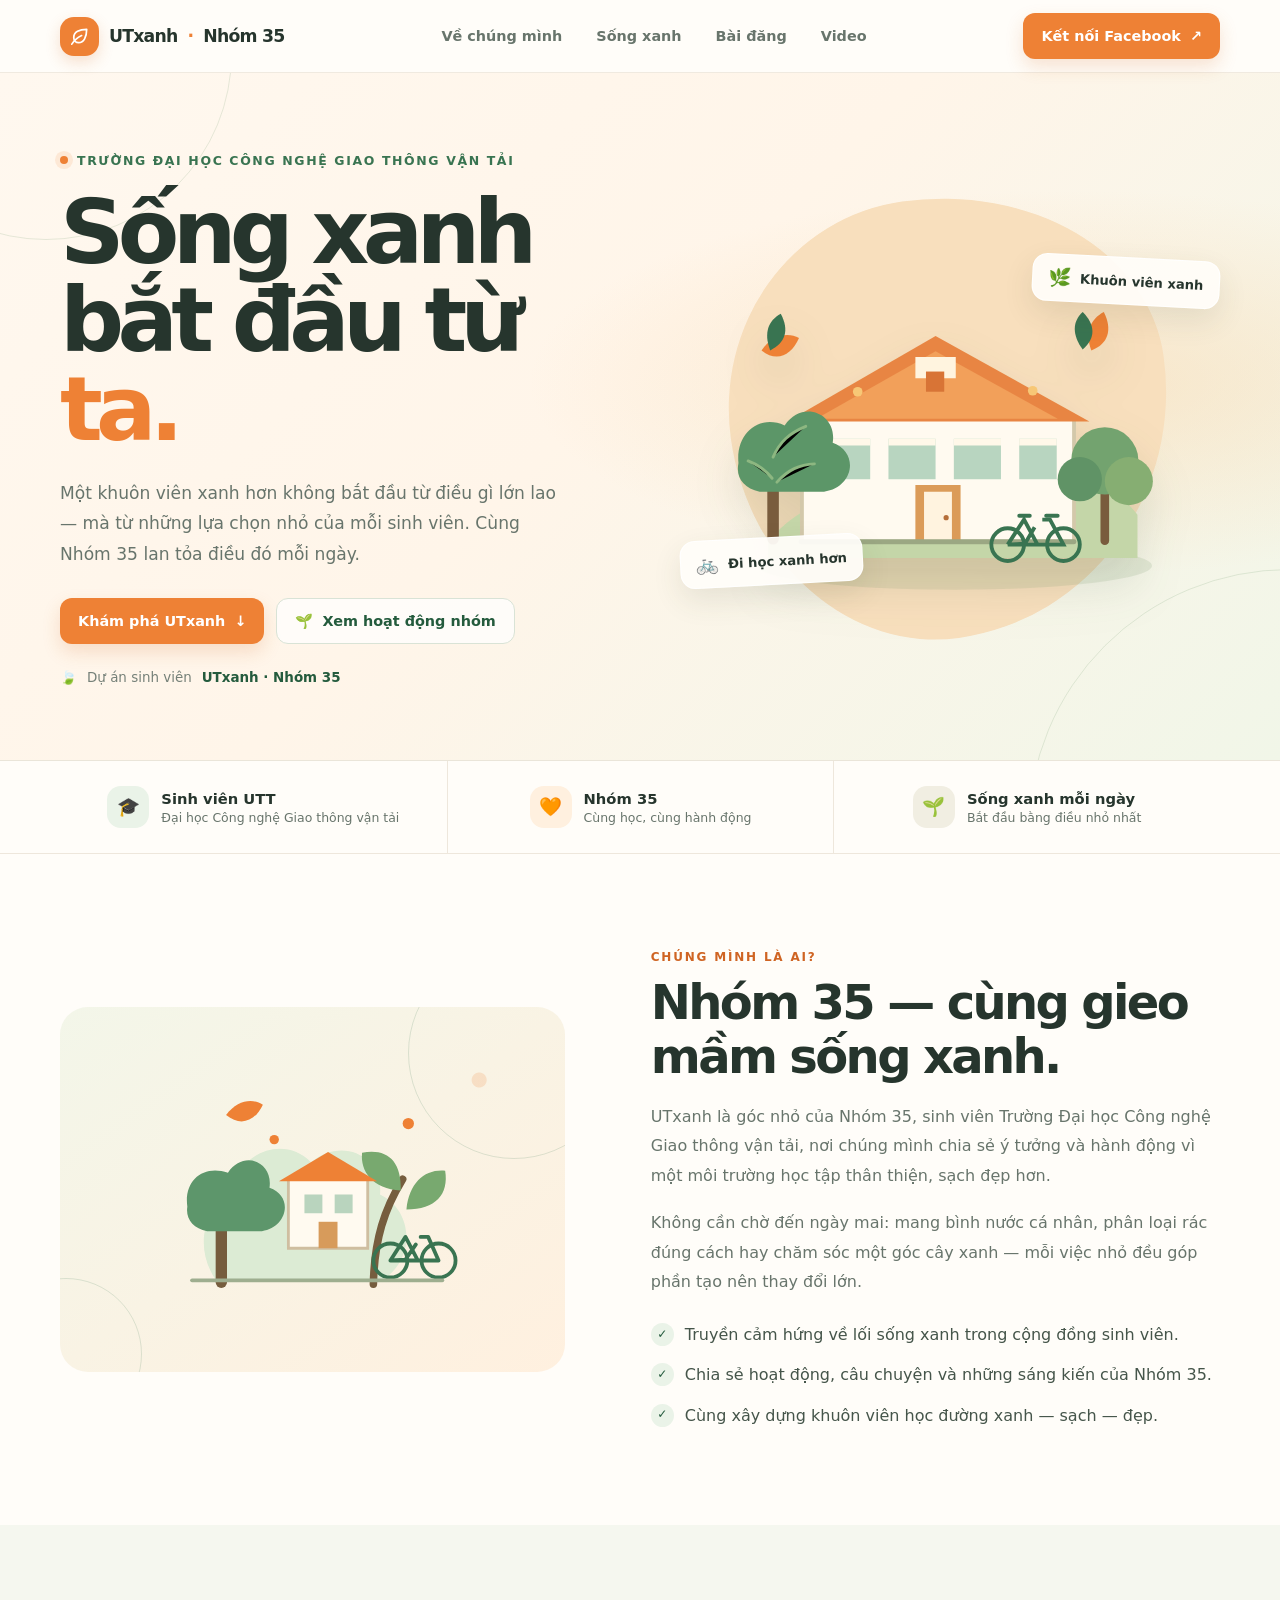
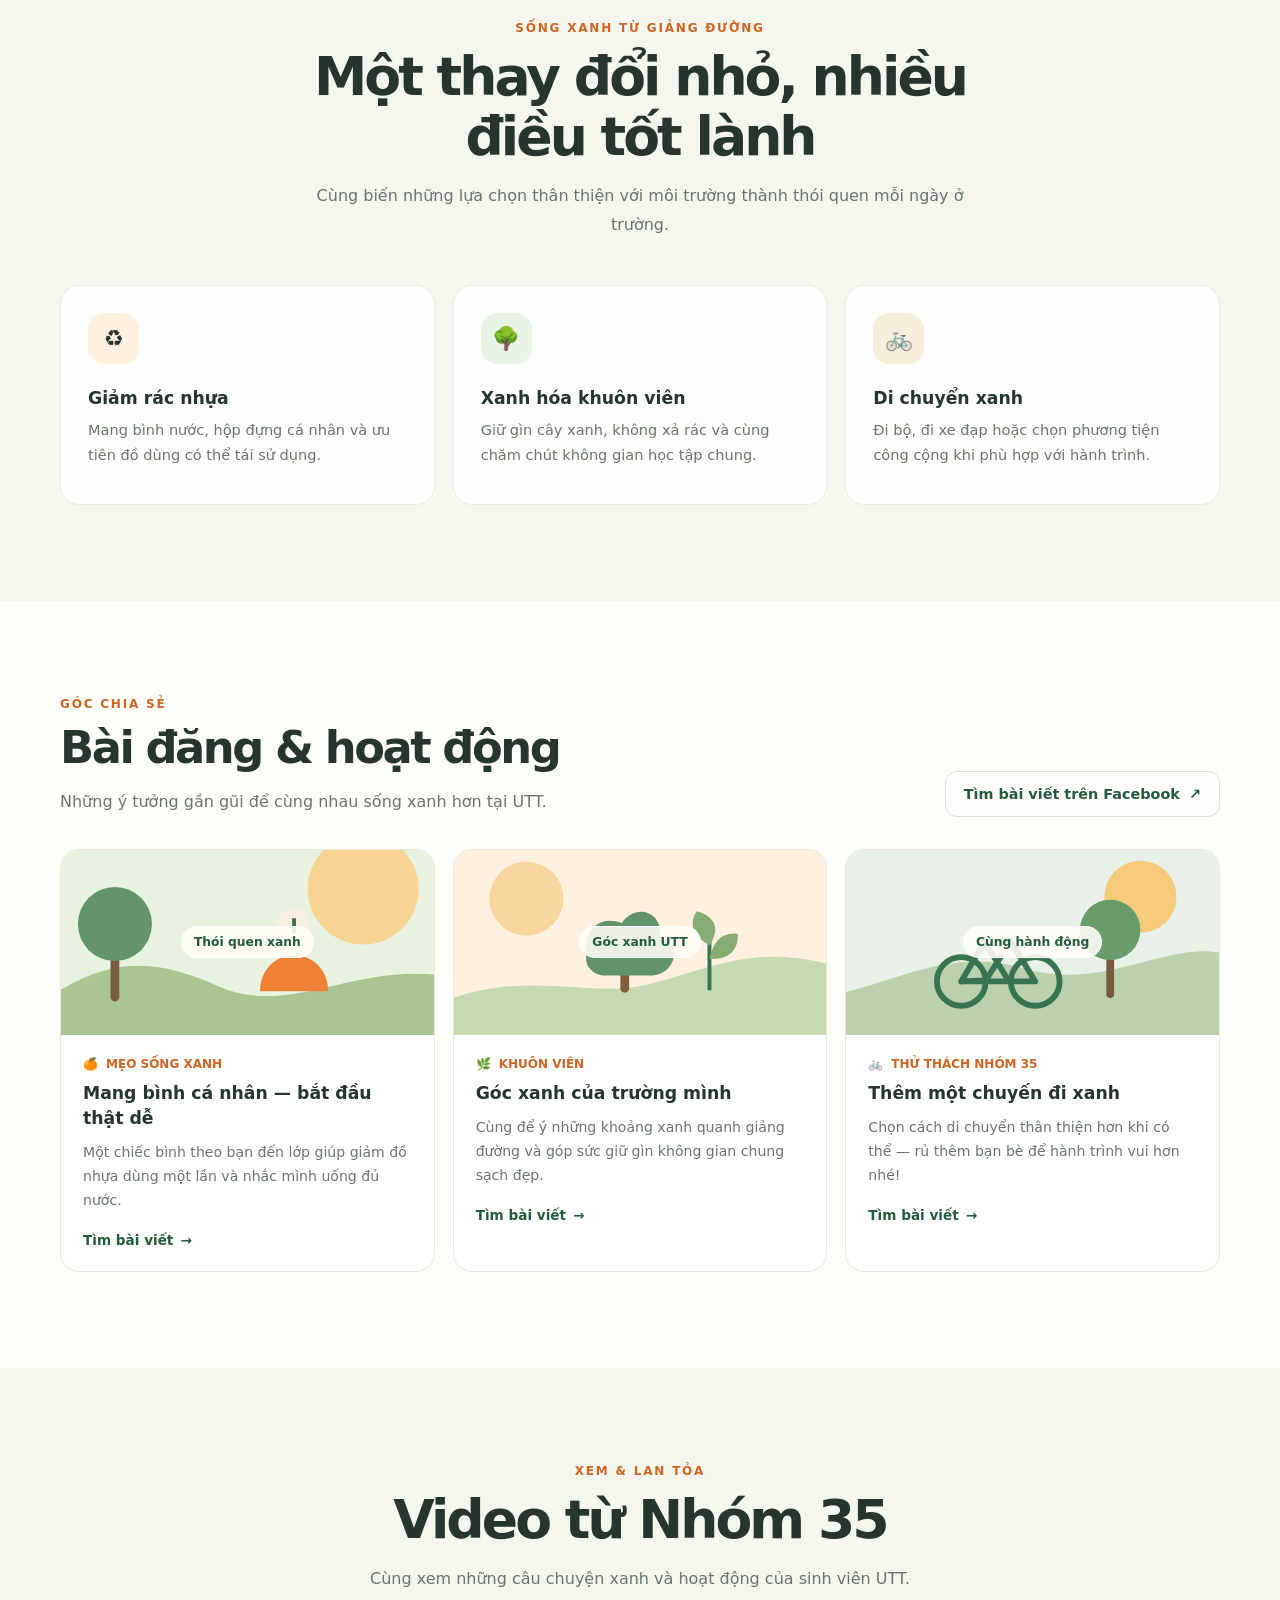
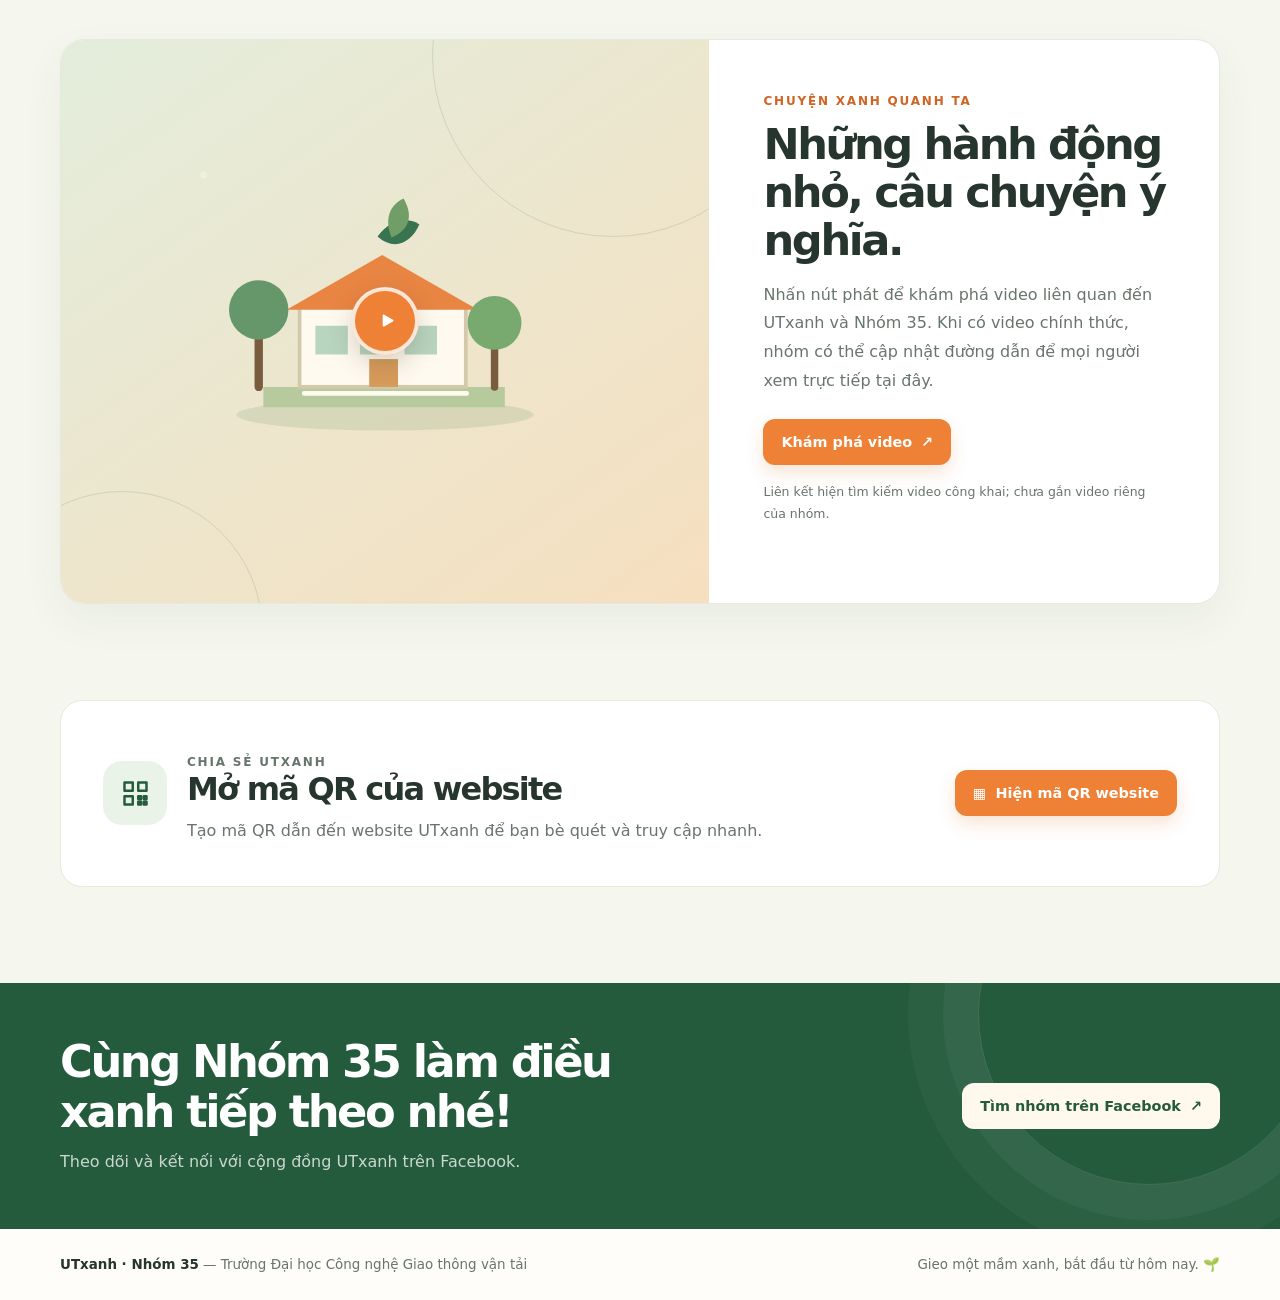
==== index.html @ 4961d886 "update" ====
<!doctype html>
<html lang="vi">
<head>
  <meta charset="utf-8">
  <meta name="viewport" content="width=device-width, initial-scale=1">
  <meta name="theme-color" content="#fff8ef">
  <meta name="description" content="UTxanh - Nhóm 35 cùng lan tỏa lối sống xanh trong cộng đồng sinh viên Trường Đại học Công nghệ Giao thông vận tải.">
  <link rel="canonical" href="https://ndptgth-cloud.github.io/UTXanh/">
  <title>UTxanh | Nhóm 35 — Sống xanh từ giảng đường</title>
  <style>
    :root {
      color-scheme: light;
      --ink: #26352d;
      --muted: #68756c;
      --orange: #ee8135;
      --orange-dark: #cf6423;
      --orange-pale: #fff0df;
      --green: #397451;
      --green-dark: #245b3d;
      --green-pale: #eaf3e8;
      --paper: #fffdf9;
      --line: #eee7dc;
      --page-gutter: clamp(14px, 4vw, 48px);
      --section-space: clamp(72px, 8vw, 96px);
      --sans: "Segoe UI", system-ui, -apple-system, sans-serif;
    }

    * { box-sizing: border-box; }
    html { scroll-behavior: smooth; scroll-padding-top: 86px; }
    img, svg, video { max-width: 100%; }
    body {
      margin: 0;
      color: var(--ink);
      background: var(--paper);
      font-family: var(--sans);
      -webkit-font-smoothing: antialiased;
    }
    a { color: inherit; }
    button { font: inherit; }
    .wrap { width: min(1160px, calc(100% - 2 * var(--page-gutter))); margin: 0 auto; }

    .topbar {
      position: sticky;
      z-index: 10;
      top: 0;
      border-bottom: 1px solid rgb(238 231 220 / 85%);
      background: rgb(255 253 249 / 92%);
      backdrop-filter: blur(14px);
    }
    .nav {
      min-height: 72px;
      display: flex;
      align-items: center;
      justify-content: space-between;
      gap: 22px;
    }
    .brand {
      display: inline-flex;
      align-items: center;
      gap: 10px;
      font-size: 1.08rem;
      font-weight: 800;
      letter-spacing: -.045em;
      text-decoration: none;
      white-space: nowrap;
    }
    .brand-mark {
      display: grid;
      width: 39px;
      height: 39px;
      place-items: center;
      border-radius: 14px;
      color: white;
      background: var(--orange);
      box-shadow: 0 6px 15px rgb(210 103 33 / 20%);
    }
    .brand-mark svg { width: 23px; height: 23px; }
    .nav-links { display: flex; align-items: center; gap: clamp(18px, 3vw, 34px); }
    .nav-links a {
      color: var(--muted);
      font-size: .9rem;
      font-weight: 650;
      text-decoration: none;
      transition: color .18s ease;
    }
    .nav-links a:hover { color: var(--orange-dark); }
    .nav-cta, .button {
      display: inline-flex;
      min-height: 46px;
      align-items: center;
      justify-content: center;
      gap: 9px;
      padding: 0 18px;
      border: 0;
      border-radius: 12px;
      color: white;
      background: var(--orange);
      box-shadow: 0 8px 18px rgb(210 103 33 / 18%);
      font-size: .9rem;
      font-weight: 750;
      text-decoration: none;
      transition: transform .18s ease, background .18s ease;
    }
    .nav-cta:hover, .button:hover { transform: translateY(-2px); background: var(--orange-dark); }
    .menu-toggle {
      display: none;
      width: 42px;
      height: 42px;
      border: 1px solid var(--line);
      border-radius: 12px;
      color: var(--ink);
      background: white;
      cursor: pointer;
    }
    a:focus-visible, button:focus-visible {
      outline: 3px solid #356d4d;
      outline-offset: 4px;
    }

    .hero {
      position: relative;
      overflow: hidden;
      background:
        radial-gradient(ellipse at 84% 45%, rgb(248 205 151 / 38%), transparent 36%),
        linear-gradient(135deg, #fff8ef 0%, #fff5e9 47%, #f1f6e8 100%);
    }
    .hero::before, .hero::after {
      position: absolute;
      border: 1px solid rgb(83 133 82 / 15%);
      border-radius: 50%;
      content: "";
      pointer-events: none;
    }
    .hero::before { width: 370px; height: 370px; top: -205px; left: -140px; }
    .hero::after { width: 520px; height: 520px; right: -270px; bottom: -330px; }
    .hero-inner {
      position: relative;
      z-index: 1;
      min-height: clamp(540px, 76svh, 740px);
      padding-top: clamp(48px, 6vw, 76px);
      padding-bottom: clamp(48px, 6vw, 76px);
      display: grid;
      grid-template-columns: minmax(0, 1.04fr) minmax(0, .96fr);
      align-items: center;
      gap: 36px;
    }
    .hero-copy { max-width: 610px; }
    .eyebrow {
      display: inline-flex;
      align-items: center;
      gap: 9px;
      margin: 0 0 20px;
      color: var(--green);
      font-size: .78rem;
      font-weight: 800;
      letter-spacing: .13em;
      text-transform: uppercase;
    }
    .eyebrow .dot {
      width: 8px;
      height: 8px;
      border-radius: 50%;
      background: var(--orange);
      box-shadow: 0 0 0 5px rgb(238 129 53 / 13%);
    }
    h1, h2, h3, p { overflow-wrap: break-word; }
    h1 {
      margin: 0;
      font-size: clamp(3.2rem, 7vw, 6.15rem);
      font-weight: 850;
      letter-spacing: -.075em;
      line-height: .99;
    }
    h1 .accent { color: var(--orange); }
    .hero-intro {
      max-width: 510px;
      margin: 24px 0 28px;
      color: var(--muted);
      font-size: 1.07rem;
      line-height: 1.8;
    }
    .hero-actions { display: flex; flex-wrap: wrap; gap: 12px; }
    .button-secondary {
      display: inline-flex;
      min-height: 46px;
      align-items: center;
      justify-content: center;
      gap: 9px;
      padding: 0 18px;
      border: 1px solid #d9e3d6;
      border-radius: 12px;
      color: var(--green-dark);
      background: rgb(255 255 255 / 74%);
      font-size: .9rem;
      font-weight: 750;
      text-decoration: none;
      transition: background .18s ease, transform .18s ease;
    }
    .button-secondary:hover { transform: translateY(-2px); background: white; }
    .hero-note {
      display: flex;
      align-items: center;
      gap: 10px;
      margin: 26px 0 0;
      color: #758078;
      font-size: .84rem;
    }
    .hero-note strong { color: var(--green-dark); }
    .hero-visual {
      position: relative;
      display: grid;
      min-height: 420px;
      place-items: center;
    }
    .visual-blob {
      position: absolute;
      width: min(440px, 100%);
      aspect-ratio: 1;
      border-radius: 46% 54% 55% 45% / 48% 43% 57% 52%;
      background: #f8dfbd;
      transform: rotate(-8deg);
    }
    .campus-art { position: relative; z-index: 1; width: min(100%, 500px); filter: drop-shadow(0 22px 22px rgb(49 76 46 / 13%)); }
    .float-tag {
      position: absolute;
      z-index: 2;
      display: flex;
      align-items: center;
      gap: 9px;
      padding: 12px 15px;
      border: 1px solid rgb(255 255 255 / 90%);
      border-radius: 15px;
      background: rgb(255 253 249 / 94%);
      box-shadow: 0 12px 30px rgb(67 70 47 / 11%);
      font-size: .82rem;
      font-weight: 750;
    }
    .float-tag span { font-size: 1.15rem; }
    .tag-one { top: 12%; right: 0; transform: rotate(3deg); }
    .tag-two { bottom: 10%; left: 0; transform: rotate(-3deg); }

    .quick-facts {
      position: relative;
      z-index: 2;
      margin-top: -1px;
      border-top: 1px solid rgb(226 220 204 / 70%);
      border-bottom: 1px solid var(--line);
      background: #fffdf9;
    }
    .facts-inner { display: grid; grid-template-columns: repeat(3, minmax(0, 1fr)); }
    .fact {
      display: flex;
      align-items: center;
      justify-content: center;
      gap: 12px;
      min-height: 92px;
      padding: 16px;
    }
    .fact + .fact { border-left: 1px solid var(--line); }
    .fact-icon {
      display: grid;
      width: 42px;
      height: 42px;
      flex: 0 0 42px;
      place-items: center;
      border-radius: 14px;
      background: var(--green-pale);
      font-size: 1.15rem;
    }
    .fact:nth-child(2) .fact-icon { background: var(--orange-pale); }
    .fact:nth-child(3) .fact-icon { background: #f1eee2; }
    .fact strong { display: block; font-size: .92rem; }
    .fact small { display: block; margin-top: 3px; color: var(--muted); font-size: .78rem; }

    .section { padding: var(--section-space) 0; }
    .section-heading { max-width: 660px; margin: 0 auto 45px; text-align: center; }
    .section-label {
      margin: 0 0 12px;
      color: var(--orange-dark);
      font-size: .75rem;
      font-weight: 850;
      letter-spacing: .15em;
      text-transform: uppercase;
    }
    h2 {
      margin: 0;
      font-size: clamp(2rem, 4.5vw, 3.35rem);
      font-weight: 820;
      letter-spacing: -.055em;
      line-height: 1.12;
    }
    .section-desc { margin: 15px auto 0; color: var(--muted); line-height: 1.8; }
    .about { background: #fffdf9; }
    .about-grid { display: grid; grid-template-columns: minmax(0, .94fr) minmax(0, 1.06fr); align-items: center; gap: clamp(34px, 7vw, 86px); }
    .about-art {
      position: relative;
      display: grid;
      min-height: 365px;
      overflow: hidden;
      place-items: center;
      border-radius: 28px;
      background:
        radial-gradient(circle at 83% 20%, rgb(238 129 53 / 18%) 0 7px, transparent 8px),
        linear-gradient(145deg, #f3f6e9, #fff0df);
    }
    .about-art::before, .about-art::after {
      position: absolute;
      width: 150px;
      height: 150px;
      border: 1px solid rgb(57 116 81 / 16%);
      border-radius: 50%;
      content: "";
    }
    .about-art::before { left: -70px; bottom: -58px; }
    .about-art::after { right: -55px; top: -60px; width: 210px; height: 210px; }
    .about-art svg { position: relative; z-index: 1; width: min(90%, 340px); }
    .about-copy .section-label { text-align: left; }
    .about-copy h2 { font-size: clamp(2rem, 4vw, 3rem); }
    .about-copy > p:not(.section-label) { margin: 18px 0 0; color: var(--muted); line-height: 1.85; }
    .team-points { display: grid; gap: 14px; margin: 25px 0 0; padding: 0; list-style: none; }
    .team-points li { display: flex; align-items: flex-start; gap: 11px; color: #45554a; line-height: 1.65; }
    .check {
      display: grid;
      width: 23px;
      height: 23px;
      flex: 0 0 23px;
      margin-top: 1px;
      place-items: center;
      border-radius: 50%;
      color: var(--green-dark);
      background: var(--green-pale);
      font-size: .75rem;
      font-weight: 900;
    }

    .pillars { background: #f5f7ef; }
    .pillar-grid { display: grid; grid-template-columns: repeat(3, minmax(0, 1fr)); gap: 18px; }
    .pillar-card {
      min-height: 220px;
      padding: 27px;
      border: 1px solid #e7ebdf;
      border-radius: 19px;
      background: rgb(255 255 255 / 85%);
      transition: transform .2s ease, box-shadow .2s ease;
    }
    .pillar-card:hover { transform: translateY(-4px); box-shadow: 0 14px 32px rgb(49 76 46 / 8%); }
    .pillar-icon {
      display: grid;
      width: 51px;
      height: 51px;
      margin-bottom: 24px;
      place-items: center;
      border-radius: 16px;
      background: var(--orange-pale);
      font-size: 1.4rem;
    }
    .pillar-card:nth-child(2) .pillar-icon { background: var(--green-pale); }
    .pillar-card:nth-child(3) .pillar-icon { background: #f6edda; }
    .pillar-card h3 { margin: 0 0 9px; font-size: 1.08rem; }
    .pillar-card p { margin: 0; color: var(--muted); font-size: .91rem; line-height: 1.75; }

    .posts { background: #fffdf9; }
    .posts-top { display: flex; align-items: end; justify-content: space-between; gap: 20px; margin-bottom: 32px; }
    .posts-top .section-label { text-align: left; }
    .posts-top h2 { font-size: clamp(2rem, 4vw, 2.8rem); }
    .posts-top .section-desc { max-width: 500px; margin-left: 0; }
    .post-grid { display: grid; grid-template-columns: repeat(3, minmax(0, 1fr)); gap: 18px; }
    .post-card {
      overflow: hidden;
      border: 1px solid var(--line);
      border-radius: 19px;
      background: white;
      transition: transform .2s ease, box-shadow .2s ease;
    }
    .post-card:hover { transform: translateY(-4px); box-shadow: 0 14px 30px rgb(61 62 42 / 8%); }
    .post-cover { position: relative; display: grid; min-height: 185px; overflow: hidden; place-items: center; }
    .post-cover svg { width: 100%; height: 100%; position: absolute; inset: 0; }
    .post-cover .cover-label {
      position: relative;
      z-index: 1;
      padding: 8px 12px;
      border: 1px solid rgb(255 255 255 / 80%);
      border-radius: 100px;
      background: rgb(255 253 249 / 88%);
      color: var(--green-dark);
      font-size: .77rem;
      font-weight: 800;
    }
    .post-body { padding: 22px; }
    .post-meta { display: flex; align-items: center; gap: 8px; margin: 0 0 10px; color: var(--orange-dark); font-size: .75rem; font-weight: 800; }
    .post-body h3 { margin: 0; font-size: 1.08rem; line-height: 1.45; }
    .post-body > p:not(.post-meta) { margin: 10px 0 17px; color: var(--muted); font-size: .88rem; line-height: 1.7; }
    .text-link { display: inline-flex; align-items: center; gap: 7px; color: var(--green-dark); font-size: .85rem; font-weight: 800; text-decoration: none; }
    .text-link:hover { color: var(--orange-dark); }

    .videos { background: #f5f7ef; }
    .video-feature {
      display: grid;
      grid-template-columns: minmax(0, 1.12fr) minmax(0, .88fr);
      overflow: hidden;
      border: 1px solid #e4eadd;
      border-radius: 24px;
      background: white;
      box-shadow: 0 16px 42px rgb(49 76 46 / 6%);
    }
    .video-stage {
      position: relative;
      display: grid;
      min-height: 360px;
      overflow: hidden;
      place-items: center;
      background:
        radial-gradient(circle at 22% 24%, rgb(255 255 255 / 30%) 0 3px, transparent 4px),
        linear-gradient(145deg, #e3eddc, #f6dfbf);
    }
    .video-stage::before, .video-stage::after {
      position: absolute;
      width: 280px;
      height: 280px;
      border: 1px solid rgb(57 116 81 / 17%);
      border-radius: 50%;
      content: "";
    }
    .video-stage::before { left: -80px; bottom: -170px; }
    .video-stage::after { top: -165px; right: -85px; width: 360px; height: 360px; }
    .video-illustration { position: relative; z-index: 1; width: min(86%, 390px); }
    .play-link {
      position: absolute;
      z-index: 2;
      display: grid;
      width: 68px;
      height: 68px;
      place-items: center;
      border: 4px solid rgb(255 255 255 / 80%);
      border-radius: 50%;
      color: white;
      background: var(--orange);
      box-shadow: 0 10px 25px rgb(76 67 45 / 22%);
      text-decoration: none;
      transition: transform .18s ease;
    }
    .play-link:hover { transform: scale(1.08); }
    .play-link svg { width: 23px; height: 23px; margin-left: 3px; }
    .video-copy { align-self: center; padding: clamp(28px, 5vw, 54px); }
    .video-copy .section-label { text-align: left; }
    .video-copy h2 { font-size: clamp(1.8rem, 3.7vw, 2.7rem); }
    .video-copy > p:not(.section-label) { margin: 16px 0 23px; color: var(--muted); line-height: 1.8; }
    .video-hint { margin: 14px 0 0; color: #7b857d; font-size: .78rem; line-height: 1.6; }

    .qr-section { padding-top: 0; background: #f5f7ef; }
    .qr-card {
      display: flex;
      align-items: center;
      justify-content: space-between;
      gap: 28px;
      padding: clamp(24px, 5vw, 42px);
      border: 1px solid #e4eadd;
      border-radius: 22px;
      background: white;
    }
    .qr-card-copy { display: flex; align-items: center; gap: 20px; }
    .qr-icon {
      display: grid;
      width: 64px;
      height: 64px;
      flex: 0 0 64px;
      place-items: center;
      border-radius: 19px;
      color: var(--green-dark);
      background: var(--green-pale);
    }
    .qr-icon svg { width: 33px; height: 33px; }
    .qr-card h2 { font-size: clamp(1.45rem, 3vw, 2rem); }
    .qr-card p { max-width: 620px; margin: 9px 0 0; color: var(--muted); line-height: 1.7; }
    .qr-card .button { flex: 0 0 auto; cursor: pointer; }
    .qr-dialog {
      width: min(520px, calc(100% - 32px));
      max-height: min(90vh, 760px);
      padding: 0;
      overflow: auto;
      border: 1px solid var(--line);
      border-radius: 22px;
      color: var(--ink);
      background: var(--paper);
      box-shadow: 0 24px 80px rgb(25 41 31 / 28%);
    }
    .qr-dialog::backdrop { background: rgb(25 41 31 / 58%); backdrop-filter: blur(3px); }
    .qr-dialog-inner { padding: clamp(20px, 5vw, 32px); }
    .qr-dialog-head { display: flex; align-items: flex-start; justify-content: space-between; gap: 16px; }
    .qr-dialog-head h2 { font-size: 1.7rem; }
    .qr-dialog-head p { margin: 8px 0 0; color: var(--muted); font-size: .9rem; line-height: 1.6; }
    .qr-close {
      display: grid;
      width: 40px;
      height: 40px;
      flex: 0 0 40px;
      place-items: center;
      border: 1px solid var(--line);
      border-radius: 12px;
      color: var(--ink);
      background: white;
      font-size: 1.3rem;
      cursor: pointer;
    }
    .qr-code-box {
      display: grid;
      width: min(100%, 320px);
      min-height: 280px;
      margin-top: 20px;
      margin-right: auto;
      margin-left: auto;
      place-items: center;
      border-radius: 16px;
      background: white;
      box-shadow: inset 0 0 0 1px var(--line);
    }
    #qr-code { display: grid; width: 100%; min-height: 256px; place-items: center; }
    #qr-code canvas, #qr-code img { display: block; max-width: 100%; height: auto; }
    .qr-status { margin: 14px 0; color: var(--muted); font-size: .9rem; line-height: 1.6; }
    .qr-url {
      display: block;
      width: 100%;
      padding: 11px 12px;
      border: 1px solid var(--line);
      border-radius: 10px;
      color: var(--green-dark);
      background: white;
      font: .82rem/1.5 var(--sans);
      overflow-wrap: anywhere;
    }
    .qr-controls { display: flex; flex-wrap: wrap; gap: 10px; margin-top: 14px; }
    .qr-controls .button { margin: 0 auto; }
    .qr-controls .button { cursor: pointer; }

    .join-banner {
      position: relative;
      overflow: hidden;
      padding: 54px 0;
      color: white;
      background: var(--green-dark);
    }
    .join-banner::after {
      position: absolute;
      top: -140px;
      right: -40px;
      width: 340px;
      height: 340px;
      border: 1px solid rgb(255 255 255 / 13%);
      border-radius: 50%;
      box-shadow: 0 0 0 35px rgb(255 255 255 / 4%), 0 0 0 70px rgb(255 255 255 / 3%);
      content: "";
    }
    .join-inner { position: relative; z-index: 1; display: flex; align-items: center; justify-content: space-between; gap: 25px; }
    .join-inner h2 { max-width: 650px; font-size: clamp(1.8rem, 4vw, 2.8rem); }
    .join-inner p { margin: 10px 0 0; color: rgb(255 255 255 / 76%); line-height: 1.7; }
    .join-inner .button { flex: 0 0 auto; color: var(--green-dark); background: #fff8ed; box-shadow: none; }
    .join-inner .button:hover { background: #ffe7ce; }
    footer { padding: 28px 0; color: var(--muted); background: #fffdf9; font-size: .84rem; }
    .footer-inner { display: flex; align-items: center; justify-content: space-between; gap: 18px; }
    .footer-inner p { margin: 0; }
    .footer-brand { color: var(--ink); font-weight: 800; }

    @media (max-width: 800px) {
      .nav { min-height: 66px; }
      .menu-toggle { display: grid; place-items: center; }
      .nav-cta { display: none; }
      .nav-links {
        position: absolute;
        top: calc(100% + 1px);
        right: 0;
        left: 0;
        display: none;
        align-items: stretch;
        gap: 0;
        padding: 8px 24px 16px;
        border-bottom: 1px solid var(--line);
        background: var(--paper);
        box-shadow: 0 12px 20px rgb(33 48 38 / 7%);
      }
      .nav-links.is-open { display: grid; }
      .nav-links a { padding: 13px 0; }
      .hero-inner { min-height: 0; grid-template-columns: 1fr; gap: 10px; padding-top: 66px; padding-bottom: 50px; }
      .hero-copy { margin: auto; text-align: center; }
      .eyebrow { justify-content: center; }
      .hero-intro { margin-right: auto; margin-left: auto; }
      .hero-actions, .hero-note { justify-content: center; }
      .hero-visual { min-height: 380px; }
      .campus-art { width: min(100%, 440px); }
      .tag-one { right: 5%; }
      .tag-two { left: 5%; }
      .about-grid { grid-template-columns: 1fr; }
      .about-art { min-height: 320px; }
      .pillar-grid, .post-grid { grid-template-columns: repeat(2, 1fr); }
      .pillar-card:last-child, .post-card:last-child { grid-column: 1 / -1; }
      .post-card:last-child { display: grid; grid-template-columns: .9fr 1.1fr; }
      .post-card:last-child .post-cover { min-height: 100%; }
      .video-feature { grid-template-columns: 1fr; }
      .video-stage { min-height: 340px; }
      .video-copy { padding: 34px; }
      .qr-card { align-items: flex-start; flex-direction: column; }
      .qr-card .button { width: 100%; }
    }
    @media (max-width: 560px) {
      .brand { font-size: 1rem; }
      .hero-inner { padding-top: 53px; }
      h1 { font-size: clamp(3rem, 15vw, 4.5rem); }
      .hero-intro { font-size: .98rem; }
      .hero-actions { display: grid; }
      .hero-actions > a { width: 100%; }
      .hero-visual { min-height: 300px; margin-top: 10px; }
      .visual-blob { width: 88%; }
      .float-tag { padding: 10px 12px; font-size: .74rem; }
      .tag-one { top: 7%; }
      .tag-two { bottom: 4%; }
      .facts-inner { grid-template-columns: 1fr; padding: 8px 0; }
      .fact { justify-content: flex-start; min-height: 69px; padding: 10px 18px; }
      .fact + .fact { border-top: 1px solid var(--line); border-left: 0; }
      .fact-icon { width: 38px; height: 38px; flex-basis: 38px; }
      .section { padding: 72px 0; }
      .section-heading { margin-bottom: 32px; }
      .about-art { min-height: 270px; }
      .pillar-grid, .post-grid { grid-template-columns: 1fr; }
      .pillar-card, .pillar-card:last-child { min-height: auto; grid-column: auto; }
      .post-card:last-child { display: block; grid-column: auto; }
      .post-card:last-child .post-cover { min-height: 185px; }
      .posts-top { align-items: flex-start; flex-direction: column; }
      .posts-top .button-secondary { width: 100%; }
      .video-stage { min-height: 270px; }
      .video-copy { padding: 27px 23px; }
      .qr-card-copy { align-items: flex-start; gap: 14px; }
      .qr-icon { width: 48px; height: 48px; flex-basis: 48px; border-radius: 15px; }
      .qr-icon svg { width: 26px; height: 26px; }
      .qr-code-box { min-height: 240px; }
      #qr-code { min-height: 216px; }
      .join-inner { align-items: stretch; flex-direction: column; }
      .join-inner .button { width: 100%; }
      .footer-inner { align-items: flex-start; flex-direction: column; }
    }
    @media (prefers-reduced-motion: reduce) {
      *, *::before, *::after { scroll-behavior: auto !important; animation-duration: .01ms !important; transition-duration: .01ms !important; }
    }
  </style>
</head>
<body>
  <header class="topbar">
    <nav class="nav wrap" aria-label="Điều hướng chính">
      <a class="brand" href="#dau-trang" aria-label="UTxanh - về đầu trang">
        <span class="brand-mark" aria-hidden="true">
          <svg viewBox="0 0 24 24" fill="none"><path d="M19.5 4.5C12 4.5 6 7.2 6 13.1c0 3.2 2.2 5.4 5.1 5.4 5.4 0 8.4-6.2 8.4-14Z" stroke="currentColor" stroke-width="1.8" stroke-linejoin="round"/><path d="M4 20c2.5-4 5.6-6.9 10.2-9" stroke="currentColor" stroke-width="1.8" stroke-linecap="round"/></svg>
        </span>
        UTxanh <span style="color:var(--orange)">·</span> Nhóm 35
      </a>
      <div class="nav-links" id="nav-links">
        <a href="#gioi-thieu">Về chúng mình</a>
        <a href="#hanh-dong">Sống xanh</a>
        <a href="#bai-viet">Bài đăng</a>
        <a href="#video">Video</a>
      </div>
      <a class="nav-cta" href="https://www.facebook.com/search/groups/?q=UTxanh%20Nh%C3%B3m%2035" target="_blank" rel="noopener noreferrer">Kết nối Facebook <span aria-hidden="true">↗</span></a>
      <button class="menu-toggle" type="button" aria-label="Mở menu" aria-expanded="false" aria-controls="nav-links">
        <svg width="21" height="21" viewBox="0 0 24 24" fill="none" aria-hidden="true"><path d="M4 7h16M4 12h16M4 17h16" stroke="currentColor" stroke-width="1.8" stroke-linecap="round"/></svg>
      </button>
    </nav>
  </header>

  <main>
    <section class="hero" id="dau-trang" aria-labelledby="main-title">
      <div class="hero-inner wrap">
        <div class="hero-copy">
          <p class="eyebrow"><span class="dot" aria-hidden="true"></span> Trường Đại học Công nghệ Giao thông vận tải</p>
          <h1 id="main-title">Sống xanh<br>bắt đầu từ <span class="accent">ta.</span></h1>
          <p class="hero-intro">Một khuôn viên xanh hơn không bắt đầu từ điều gì lớn lao — mà từ những lựa chọn nhỏ của mỗi sinh viên. Cùng Nhóm 35 lan tỏa điều đó mỗi ngày.</p>
          <div class="hero-actions">
            <a class="button" href="#gioi-thieu">Khám phá UTxanh <span aria-hidden="true">↓</span></a>
            <a class="button-secondary" href="#bai-viet"><span aria-hidden="true">🌱</span> Xem hoạt động nhóm</a>
          </div>
          <p class="hero-note"><span aria-hidden="true">🍃</span> Dự án sinh viên <strong>UTxanh · Nhóm 35</strong></p>
        </div>
        <div class="hero-visual" aria-label="Minh họa khuôn viên đại học xanh">
          <div class="visual-blob" aria-hidden="true"></div>
          <svg class="campus-art" viewBox="0 0 520 430" role="img" aria-labelledby="campus-title campus-desc">
            <title id="campus-title">Khuôn viên đại học xanh</title>
            <desc id="campus-desc">Minh họa tòa nhà trường học, cây xanh, xe đạp và những chiếc lá.</desc>
            <ellipse cx="265" cy="370" rx="205" ry="25" fill="#78986d" opacity=".16"/>
            <path d="M71 345c30-37 72-53 115-38 50 18 93 12 132-15 49-34 104-18 137 25v45H71z" fill="#c4d6a8"/>
            <path d="M106 216h283v129H106z" fill="#fffaf0" stroke="#d3c8aa" stroke-width="4"/>
            <path d="m91 220 154-89 160 89z" fill="#e88543"/>
            <path d="M121 217 245 147l127 70" fill="#f2a05a"/>
            <path d="M224 153h42v22h-42z" fill="#fff4df"/>
            <path d="M235 168h19v21h-19z" fill="#d87436"/>
            <path d="M128 238h49v42h-49zM196 238h49v42h-49zM264 238h49v42h-49zM332 238h39v42h-39z" fill="#b8d5c0"/>
            <path d="M128 238h49v7h-49zM196 238h49v7h-49zM264 238h49v7h-49zM332 238h39v7h-39z" fill="#fff8e9"/>
            <path d="M224 286h47v59h-47z" fill="#db9b58"/>
            <path d="M233 293h29v52h-29z" fill="#fff3df"/>
            <circle cx="256" cy="320" r="2.7" fill="#b56e39"/>
            <path d="M105 345h284" stroke="#9ba783" stroke-width="5" stroke-linecap="round"/>
            <g>
              <path d="M76 342V251" stroke="#795c3d" stroke-width="12" stroke-linecap="round"/>
              <path d="M40 263c-3-30 21-51 48-39 19-28 55-12 50 18 28 10 22 47-9 51H62c-17-4-25-15-22-30Z" fill="#5c9668"/>
              <path d="M76 257c7-16 17-25 34-32M75 279c-9-11-17-15-25-18M80 283c12-13 23-18 39-19" stroke="#8db781" stroke-width="3" stroke-linecap="round"/>
            </g>
            <g>
              <path d="M421 344v-66" stroke="#795c3d" stroke-width="9" stroke-linecap="round"/>
              <circle cx="421" cy="261" r="35" fill="#73a36f"/>
              <circle cx="395" cy="280" r="23" fill="#609366"/>
              <circle cx="446" cy="282" r="25" fill="#86ae72"/>
            </g>
            <g transform="translate(320 323)" fill="none" stroke="#397451" stroke-width="4">
              <circle cx="0" cy="25" r="17"/><circle cx="58" cy="25" r="17"/>
              <path d="m0 25 17-26 14 26H0l18-1 10-17M31 25h27L44-1h-8"/>
              <path d="M40-5h12M12-5h11" stroke-linecap="round"/>
            </g>
            <g fill="#ee8135">
              <path d="M64 146c11-17 28-19 39-13-8 18-23 26-39 13Z"/>
              <path d="M407 146c-7-18-1-33 13-40 9 18 5 33-13 40Z"/>
            </g>
            <g fill="#397451">
              <path d="M73 146c-7-18-2-31 11-38 9 17 5 30-11 38Z"/>
              <path d="M398 145c-11-15-11-29 0-39 13 13 14 27 0 39Z"/>
            </g>
            <circle cx="164" cy="189" r="5" fill="#f7c776"/><circle cx="346" cy="188" r="5" fill="#f7c776"/>
          </svg>
          <div class="float-tag tag-one"><span aria-hidden="true">🌿</span> Khuôn viên xanh</div>
          <div class="float-tag tag-two"><span aria-hidden="true">🚲</span> Đi học xanh hơn</div>
        </div>
      </div>
    </section>

    <section class="quick-facts" aria-label="Giới thiệu nhanh về UTxanh">
      <div class="facts-inner wrap">
        <div class="fact"><span class="fact-icon" aria-hidden="true">🎓</span><span><strong>Sinh viên UTT</strong><small>Đại học Công nghệ Giao thông vận tải</small></span></div>
        <div class="fact"><span class="fact-icon" aria-hidden="true">🧡</span><span><strong>Nhóm 35</strong><small>Cùng học, cùng hành động</small></span></div>
        <div class="fact"><span class="fact-icon" aria-hidden="true">🌱</span><span><strong>Sống xanh mỗi ngày</strong><small>Bắt đầu bằng điều nhỏ nhất</small></span></div>
      </div>
    </section>

    <section class="section about" id="gioi-thieu" aria-labelledby="about-title">
      <div class="about-grid wrap">
        <div class="about-art" aria-hidden="true">
          <svg viewBox="0 0 360 300" fill="none">
            <path d="M79 247c-24-35-15-74 17-96 8-43 56-58 83-30 33-28 77-6 73 34 37 18 37 70 2 91H79Z" fill="#dcebd4"/>
            <path d="M84 248V159" stroke="#765d3e" stroke-width="12" stroke-linecap="round"/>
            <path d="M48 168c-4-28 17-45 43-36 17-25 48-11 44 16 26 9 19 42-8 46H69c-15-3-23-13-21-26Z" fill="#5d966b"/>
            <path d="M245 250c1-48 12-80 31-111" stroke="#765d3e" stroke-width="8" stroke-linecap="round"/>
            <path d="M274 151c-30-2-43-20-41-40 26-5 42 8 41 40ZM280 171c3-29 20-43 41-41 4 25-10 41-41 41Z" fill="#78a96f"/>
            <path d="m155 139 42-24 42 24v73h-84z" fill="#fffaf0" stroke="#cfbea0" stroke-width="3"/>
            <path d="m145 141 52-31 52 31z" fill="#ee8135"/>
            <path d="M172 155h19v20h-19zM204 155h19v20h-19z" fill="#b9d4be"/>
            <path d="M187 184h20v28h-20z" fill="#d79b5b"/>
            <circle cx="263" cy="225" r="18" stroke="#397451" stroke-width="4"/>
            <circle cx="314" cy="225" r="18" stroke="#397451" stroke-width="4"/>
            <path d="m263 225 16-25 13 25h-29l16-1 11-16M292 225h22l-11-25h-8" stroke="#397451" stroke-width="4" stroke-linecap="round" stroke-linejoin="round"/>
            <path d="M53 246h265" stroke="#9eae8f" stroke-width="4" stroke-linecap="round"/>
            <circle cx="140" cy="97" r="5" fill="#ee8135"/><circle cx="282" cy="80" r="6" fill="#ee8135"/>
            <path d="M89 71c12-16 28-18 39-11-8 17-23 24-39 11Z" fill="#ee8135"/>
          </svg>
        </div>
        <div class="about-copy">
          <p class="section-label">Chúng mình là ai?</p>
          <h2 id="about-title">Nhóm 35 — cùng gieo mầm sống xanh.</h2>
          <p>UTxanh là góc nhỏ của Nhóm 35, sinh viên Trường Đại học Công nghệ Giao thông vận tải, nơi chúng mình chia sẻ ý tưởng và hành động vì một môi trường học tập thân thiện, sạch đẹp hơn.</p>
          <p>Không cần chờ đến ngày mai: mang bình nước cá nhân, phân loại rác đúng cách hay chăm sóc một góc cây xanh — mỗi việc nhỏ đều góp phần tạo nên thay đổi lớn.</p>
          <ul class="team-points">
            <li><span class="check" aria-hidden="true">✓</span><span>Truyền cảm hứng về lối sống xanh trong cộng đồng sinh viên.</span></li>
            <li><span class="check" aria-hidden="true">✓</span><span>Chia sẻ hoạt động, câu chuyện và những sáng kiến của Nhóm 35.</span></li>
            <li><span class="check" aria-hidden="true">✓</span><span>Cùng xây dựng khuôn viên học đường xanh — sạch — đẹp.</span></li>
          </ul>
        </div>
      </div>
    </section>

    <section class="section pillars" id="hanh-dong" aria-labelledby="pillars-title">
      <div class="wrap">
        <div class="section-heading">
          <p class="section-label">Sống xanh từ giảng đường</p>
          <h2 id="pillars-title">Một thay đổi nhỏ, nhiều điều tốt lành</h2>
          <p class="section-desc">Cùng biến những lựa chọn thân thiện với môi trường thành thói quen mỗi ngày ở trường.</p>
        </div>
        <div class="pillar-grid">
          <article class="pillar-card">
            <span class="pillar-icon" aria-hidden="true">♻️</span>
            <h3>Giảm rác nhựa</h3>
            <p>Mang bình nước, hộp đựng cá nhân và ưu tiên đồ dùng có thể tái sử dụng.</p>
          </article>
          <article class="pillar-card">
            <span class="pillar-icon" aria-hidden="true">🌳</span>
            <h3>Xanh hóa khuôn viên</h3>
            <p>Giữ gìn cây xanh, không xả rác và cùng chăm chút không gian học tập chung.</p>
          </article>
          <article class="pillar-card">
            <span class="pillar-icon" aria-hidden="true">🚲</span>
            <h3>Di chuyển xanh</h3>
            <p>Đi bộ, đi xe đạp hoặc chọn phương tiện công cộng khi phù hợp với hành trình.</p>
          </article>
        </div>
      </div>
    </section>

    <section class="section posts" id="bai-viet" aria-labelledby="posts-title">
      <div class="wrap">
        <div class="posts-top">
          <div>
            <p class="section-label">Góc chia sẻ</p>
            <h2 id="posts-title">Bài đăng & hoạt động</h2>
            <p class="section-desc">Những ý tưởng gần gũi để cùng nhau sống xanh hơn tại UTT.</p>
          </div>
          <a class="button-secondary" href="https://www.facebook.com/search/top?q=UTxanh%20Nh%C3%B3m%2035" target="_blank" rel="noopener noreferrer">Tìm bài viết trên Facebook <span aria-hidden="true">↗</span></a>
        </div>
        <div class="post-grid">
          <article class="post-card">
            <div class="post-cover">
              <svg viewBox="0 0 400 190" preserveAspectRatio="xMidYMid slice" aria-hidden="true"><rect width="400" height="190" fill="#e9f1df"/><circle cx="319" cy="40" r="57" fill="#f7d492"/><path d="M0 149c66-43 114-34 170-9 72 32 141-24 230-11v61H0z" fill="#a9c592"/><path d="M64 151V89" stroke="#785c40" stroke-width="9" stroke-linecap="round"/><circle cx="64" cy="76" r="38" fill="#62966a"/><path d="M213 145c0-21 15-37 35-37s35 16 35 37" fill="#ee8135"/><path d="M231 106V77a17 17 0 0 1 34 0v29" fill="#f8f1df"/><path d="M248 70v15" stroke="#397451" stroke-width="4"/></svg>
              <span class="cover-label">Thói quen xanh</span>
            </div>
            <div class="post-body">
              <p class="post-meta"><span aria-hidden="true">🍊</span> MẸO SỐNG XANH</p>
              <h3>Mang bình cá nhân — bắt đầu thật dễ</h3>
              <p>Một chiếc bình theo bạn đến lớp giúp giảm đồ nhựa dùng một lần và nhắc mình uống đủ nước.</p>
              <a class="text-link" href="https://www.facebook.com/search/top?q=UTxanh%20Nh%C3%B3m%2035%20b%C3%ACnh%20n%C6%B0%E1%BB%9Bc" target="_blank" rel="noopener noreferrer">Tìm bài viết <span aria-hidden="true">→</span></a>
            </div>
          </article>
          <article class="post-card">
            <div class="post-cover">
              <svg viewBox="0 0 400 190" preserveAspectRatio="xMidYMid slice" aria-hidden="true"><rect width="400" height="190" fill="#fff0df"/><circle cx="83" cy="50" r="38" fill="#f8d69e"/><path d="M0 155c82-33 151-2 209-17 67-18 111-42 191-19v71H0z" fill="#c6d9b3"/><path d="M184 142V96" stroke="#805e3d" stroke-width="9" stroke-linecap="round"/><path d="M145 105c-3-24 14-38 36-30 15-22 43-10 39 14 23 8 17 37-7 40h-52c-13-3-19-12-16-24Z" fill="#619469"/><path d="M271 144v-55" stroke="#397451" stroke-width="4"/><path d="M271 98c-18-10-21-24-13-35 18 5 25 17 13 35ZM271 112c4-20 15-28 29-26 1 17-9 27-29 26Z" fill="#85ad73"/></svg>
              <span class="cover-label">Góc xanh UTT</span>
            </div>
            <div class="post-body">
              <p class="post-meta"><span aria-hidden="true">🌿</span> KHUÔN VIÊN</p>
              <h3>Góc xanh của trường mình</h3>
              <p>Cùng để ý những khoảng xanh quanh giảng đường và góp sức giữ gìn không gian chung sạch đẹp.</p>
              <a class="text-link" href="https://www.facebook.com/search/top?q=UTxanh%20Nh%C3%B3m%2035%20khu%C3%B4n%20vi%C3%AAn" target="_blank" rel="noopener noreferrer">Tìm bài viết <span aria-hidden="true">→</span></a>
            </div>
          </article>
          <article class="post-card">
            <div class="post-cover">
              <svg viewBox="0 0 400 190" preserveAspectRatio="xMidYMid slice" aria-hidden="true"><rect width="400" height="190" fill="#e8f0e8"/><circle cx="311" cy="48" r="37" fill="#f5ca78"/><path d="M0 148c71-17 119-48 193-26 83 24 147-31 207-15v83H0z" fill="#bbd1ad"/><circle cx="127" cy="135" r="25" fill="none" stroke="#397451" stroke-width="6"/><circle cx="203" cy="135" r="25" fill="none" stroke="#397451" stroke-width="6"/><path d="m127 135 24-41 25 41h-49l25-1 16-25M176 135h27l-25-41h-10" fill="none" stroke="#397451" stroke-width="6" stroke-linejoin="round" stroke-linecap="round"/><path d="M280 148v-54" stroke="#775b3d" stroke-width="8" stroke-linecap="round"/><circle cx="280" cy="82" r="31" fill="#689c6b"/></svg>
              <span class="cover-label">Cùng hành động</span>
            </div>
            <div class="post-body">
              <p class="post-meta"><span aria-hidden="true">🚲</span> THỬ THÁCH NHÓM 35</p>
              <h3>Thêm một chuyến đi xanh</h3>
              <p>Chọn cách di chuyển thân thiện hơn khi có thể — rủ thêm bạn bè để hành trình vui hơn nhé!</p>
              <a class="text-link" href="https://www.facebook.com/search/top?q=UTxanh%20Nh%C3%B3m%2035%20di%20chuy%E1%BB%83n%20xanh" target="_blank" rel="noopener noreferrer">Tìm bài viết <span aria-hidden="true">→</span></a>
            </div>
          </article>
        </div>
      </div>
    </section>

    <section class="section videos" id="video" aria-labelledby="video-title">
      <div class="wrap">
        <div class="section-heading">
          <p class="section-label">Xem & lan tỏa</p>
          <h2 id="video-title">Video từ Nhóm 35</h2>
          <p class="section-desc">Cùng xem những câu chuyện xanh và hoạt động của sinh viên UTT.</p>
        </div>
        <div class="video-feature">
          <div class="video-stage">
            <svg class="video-illustration" viewBox="0 0 420 280" role="img" aria-label="Minh họa video về khuôn viên xanh">
              <ellipse cx="210" cy="241" rx="160" ry="17" fill="#78986d" opacity=".19"/>
              <path d="M79 211h260v22H79z" fill="#b6ca9d"/>
              <path d="M118 125h179v86H118z" fill="#fffaf0" stroke="#d3c8aa" stroke-width="4"/>
              <path d="m104 128 103-59 103 59z" fill="#e88543"/>
              <path d="M135 145h35v31h-35zM183 145h35v31h-35zM231 145h35v31h-35z" fill="#b8d5c0"/>
              <path d="M193 181h31v30h-31z" fill="#d79b5b"/>
              <path d="M74 211v-72" stroke="#795c3d" stroke-width="9" stroke-linecap="round"/>
              <circle cx="74" cy="128" r="32" fill="#65976a"/>
              <path d="M328 211v-59" stroke="#795c3d" stroke-width="8" stroke-linecap="round"/>
              <circle cx="328" cy="142" r="29" fill="#78a96f"/>
              <path d="M202 49c14-19 33-21 45-13-9 20-27 29-45 13Z" fill="#397451"/>
              <path d="M217 50c-8-20-2-35 13-42 11 19 6 34-13 42Z" fill="#719e67"/>
              <path d="M123 218h175" stroke="#fffaf0" stroke-width="5" stroke-linecap="round"/>
            </svg>
            <a class="play-link" href="https://www.youtube.com/results?search_query=UTxanh+Nh%C3%B3m+35+%C4%90%E1%BA%A1i+h%E1%BB%8Dc+C%C3%B4ng+ngh%E1%BB%87+Giao+th%C3%B4ng+v%E1%BA%ADn+t%E1%BA%A3i" target="_blank" rel="noopener noreferrer" aria-label="Tìm video UTxanh Nhóm 35 trên YouTube">
              <svg viewBox="0 0 24 24" fill="currentColor" aria-hidden="true"><path d="M8 5.8c0-.8.9-1.3 1.6-.9l9.1 5.2a1 1 0 0 1 0 1.8l-9.1 5.2c-.7.4-1.6-.1-1.6-.9V5.8Z"/></svg>
            </a>
          </div>
          <div class="video-copy">
            <p class="section-label">Chuyện xanh quanh ta</p>
            <h2>Những hành động nhỏ, câu chuyện ý nghĩa.</h2>
            <p>Nhấn nút phát để khám phá video liên quan đến UTxanh và Nhóm 35. Khi có video chính thức, nhóm có thể cập nhật đường dẫn để mọi người xem trực tiếp tại đây.</p>
            <a class="button" href="https://www.youtube.com/results?search_query=UTxanh+Nh%C3%B3m+35+%C4%90%E1%BA%A1i+h%E1%BB%8Dc+C%C3%B4ng+ngh%E1%BB%87+Giao+th%C3%B4ng+v%E1%BA%ADn+t%E1%BA%A3i" target="_blank" rel="noopener noreferrer">Khám phá video <span aria-hidden="true">↗</span></a>
            <p class="video-hint">Liên kết hiện tìm kiếm video công khai; chưa gắn video riêng của nhóm.</p>
          </div>
        </div>
      </div>
    </section>

    <section class="section qr-section" id="quet-qr" aria-labelledby="qr-section-title">
      <div class="qr-card wrap">
        <div class="qr-card-copy">
          <span class="qr-icon" aria-hidden="true">
            <svg viewBox="0 0 24 24" fill="none"><path d="M4 4h6v6H4zM14 4h6v6h-6zM4 14h6v6H4zM14 14h2v2h-2zM18 14h2v2h-2zM14 18h2v2h-2zM18 18h2v2h-2z" stroke="currentColor" stroke-width="1.8" stroke-linejoin="round"/></svg>
          </span>
          <div>
            <p class="section-label">Chia sẻ UTxanh</p>
            <h2 id="qr-section-title">Mở mã QR của website</h2>
            <p>Tạo mã QR dẫn đến website UTxanh để bạn bè quét và truy cập nhanh.</p>
          </div>
        </div>
        <button class="button" id="open-qr-dialog" type="button"><span aria-hidden="true">▦</span> Hiện mã QR website</button>
      </div>
    </section>

    <section class="join-banner" aria-labelledby="join-title">
      <div class="join-inner wrap">
        <div>
          <h2 id="join-title">Cùng Nhóm 35 làm điều xanh tiếp theo nhé!</h2>
          <p>Theo dõi và kết nối với cộng đồng UTxanh trên Facebook.</p>
        </div>
        <a class="button" href="https://www.facebook.com/search/groups/?q=UTxanh%20Nh%C3%B3m%2035" target="_blank" rel="noopener noreferrer">Tìm nhóm trên Facebook <span aria-hidden="true">↗</span></a>
      </div>
    </section>
  </main>

  <footer>
    <div class="footer-inner wrap">
      <p><span class="footer-brand">UTxanh · Nhóm 35</span> — Trường Đại học Công nghệ Giao thông vận tải</p>
      <p>Gieo một mầm xanh, bắt đầu từ hôm nay. 🌱</p>
    </div>
  </footer>

  <dialog class="qr-dialog" id="qr-dialog" aria-labelledby="qr-dialog-title">
    <div class="qr-dialog-inner">
      <div class="qr-dialog-head">
        <div>
          <p class="section-label">UTxanh · Nhóm 35</p>
          <h2 id="qr-dialog-title">Mã QR website UTxanh</h2>
          <p>Dùng camera điện thoại để quét và mở website UTxanh.</p>
        </div>
        <button class="qr-close" id="close-qr-dialog" type="button" aria-label="Đóng mã QR">×</button>
      </div>
      <div class="qr-code-box">
        <div id="qr-code" role="img" aria-label="Mã QR dẫn đến website UTxanh"></div>
      </div>
      <p class="qr-status" id="qr-status" role="status" aria-live="polite"></p>
      <input class="qr-url" id="qr-page-url" type="text" readonly aria-label="Địa chỉ website được mã hóa trong QR">
      <div class="qr-controls">
        <button class="button" id="copy-page-url" type="button">Sao chép địa chỉ</button>
      </div>
    </div>
  </dialog>

  <script>
    const menuButton = document.querySelector(".menu-toggle");
    const navLinks = document.querySelector("#nav-links");
    const qrDialog = document.querySelector("#qr-dialog");
    const openQrButton = document.querySelector("#open-qr-dialog");
    const closeQrButton = document.querySelector("#close-qr-dialog");
    const qrStatus = document.querySelector("#qr-status");
    const qrCodeContainer = document.querySelector("#qr-code");
    const qrPageUrl = document.querySelector("#qr-page-url");
    const copyPageUrlButton = document.querySelector("#copy-page-url");

    menuButton.addEventListener("click", () => {
      const isOpen = menuButton.getAttribute("aria-expanded") === "true";
      menuButton.setAttribute("aria-expanded", String(!isOpen));
      menuButton.setAttribute("aria-label", isOpen ? "Mở menu" : "Đóng menu");
      navLinks.classList.toggle("is-open", !isOpen);
    });

    navLinks.addEventListener("click", (event) => {
      if (event.target.closest("a")) {
        navLinks.classList.remove("is-open");
        menuButton.setAttribute("aria-expanded", "false");
        menuButton.setAttribute("aria-label", "Mở menu");
      }
    });

    function loadQrGenerator() {
      if (window.QRCode) return Promise.resolve();
      return new Promise((resolve, reject) => {
        const generatorScript = document.createElement("script");
        generatorScript.src = "https://cdnjs.cloudflare.com/ajax/libs/qrcodejs/1.0.0/qrcode.min.js";
        generatorScript.onload = () => resolve();
        generatorScript.onerror = () => reject(new Error("Không tải được thư viện tạo mã QR."));
        document.head.append(generatorScript);
      });
    }

    openQrButton.addEventListener("click", async () => {
      qrDialog.showModal();
      const url = document.querySelector('link[rel="canonical"]').href;
      qrPageUrl.value = url;
      qrCodeContainer.replaceChildren();
      qrStatus.textContent = "Đang tạo mã QR...";

      try {
        await loadQrGenerator();
        new window.QRCode(qrCodeContainer, {
          text: url,
          width: 208,
          height: 208,
          colorDark: "#0f172a",
          colorLight: "#ffffff",
          correctLevel: window.QRCode.CorrectLevel.M
        });
        qrStatus.textContent = "Mở camera điện thoại và quét mã để truy cập website UTxanh.";
      } catch (error) {
        console.error("Không thể tạo mã QR:", error);
        qrStatus.textContent = "Không tạo được mã QR. Hãy dùng nút sao chép liên kết.";
      }
    });

    closeQrButton.addEventListener("click", () => qrDialog.close());

    qrDialog.addEventListener("click", (event) => {
      if (event.target === qrDialog) qrDialog.close();
    });

    copyPageUrlButton.addEventListener("click", async () => {
      try {
        await navigator.clipboard.writeText(qrPageUrl.value);
        qrStatus.textContent = "Đã sao chép địa chỉ website.";
      } catch {
        qrPageUrl.focus();
        qrPageUrl.select();
        qrStatus.textContent = "Không thể sao chép tự động. Địa chỉ đã được chọn — hãy sao chép thủ công.";
      }
    });
  </script>
</body>
</html>
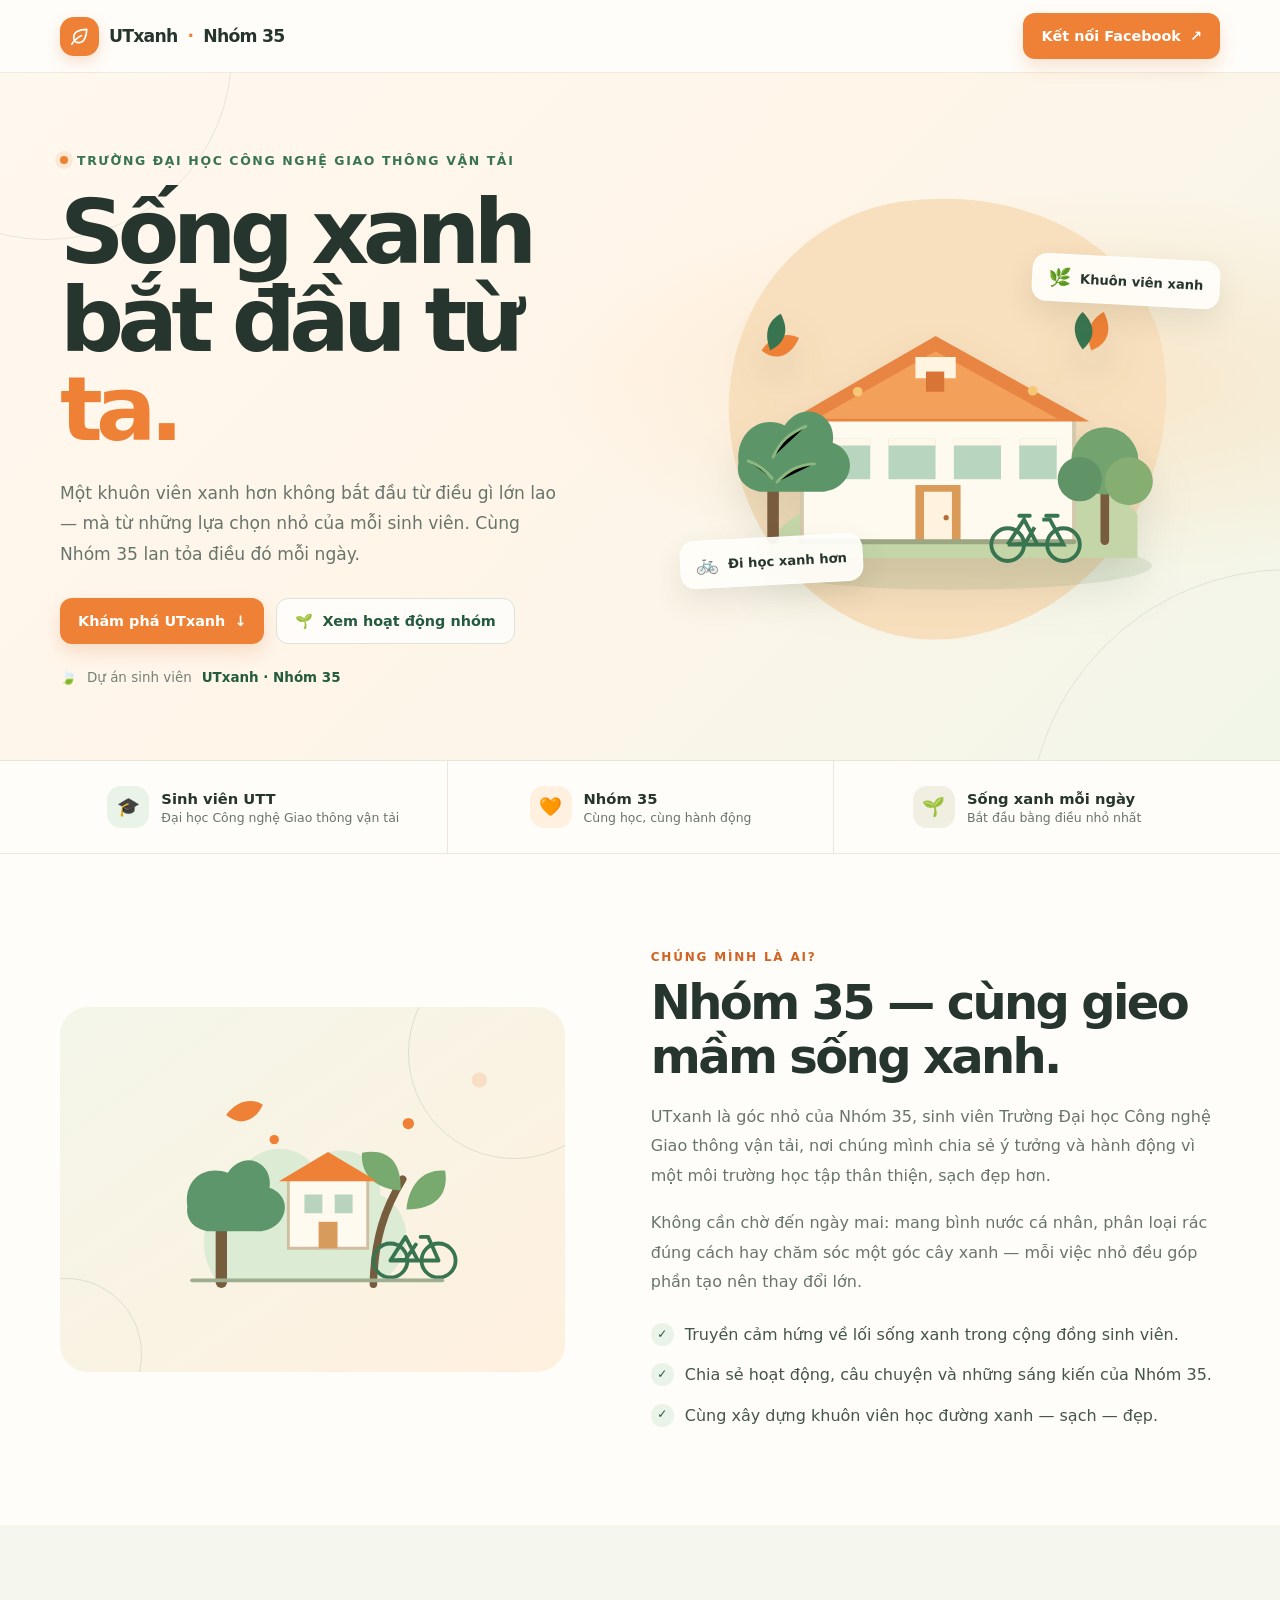
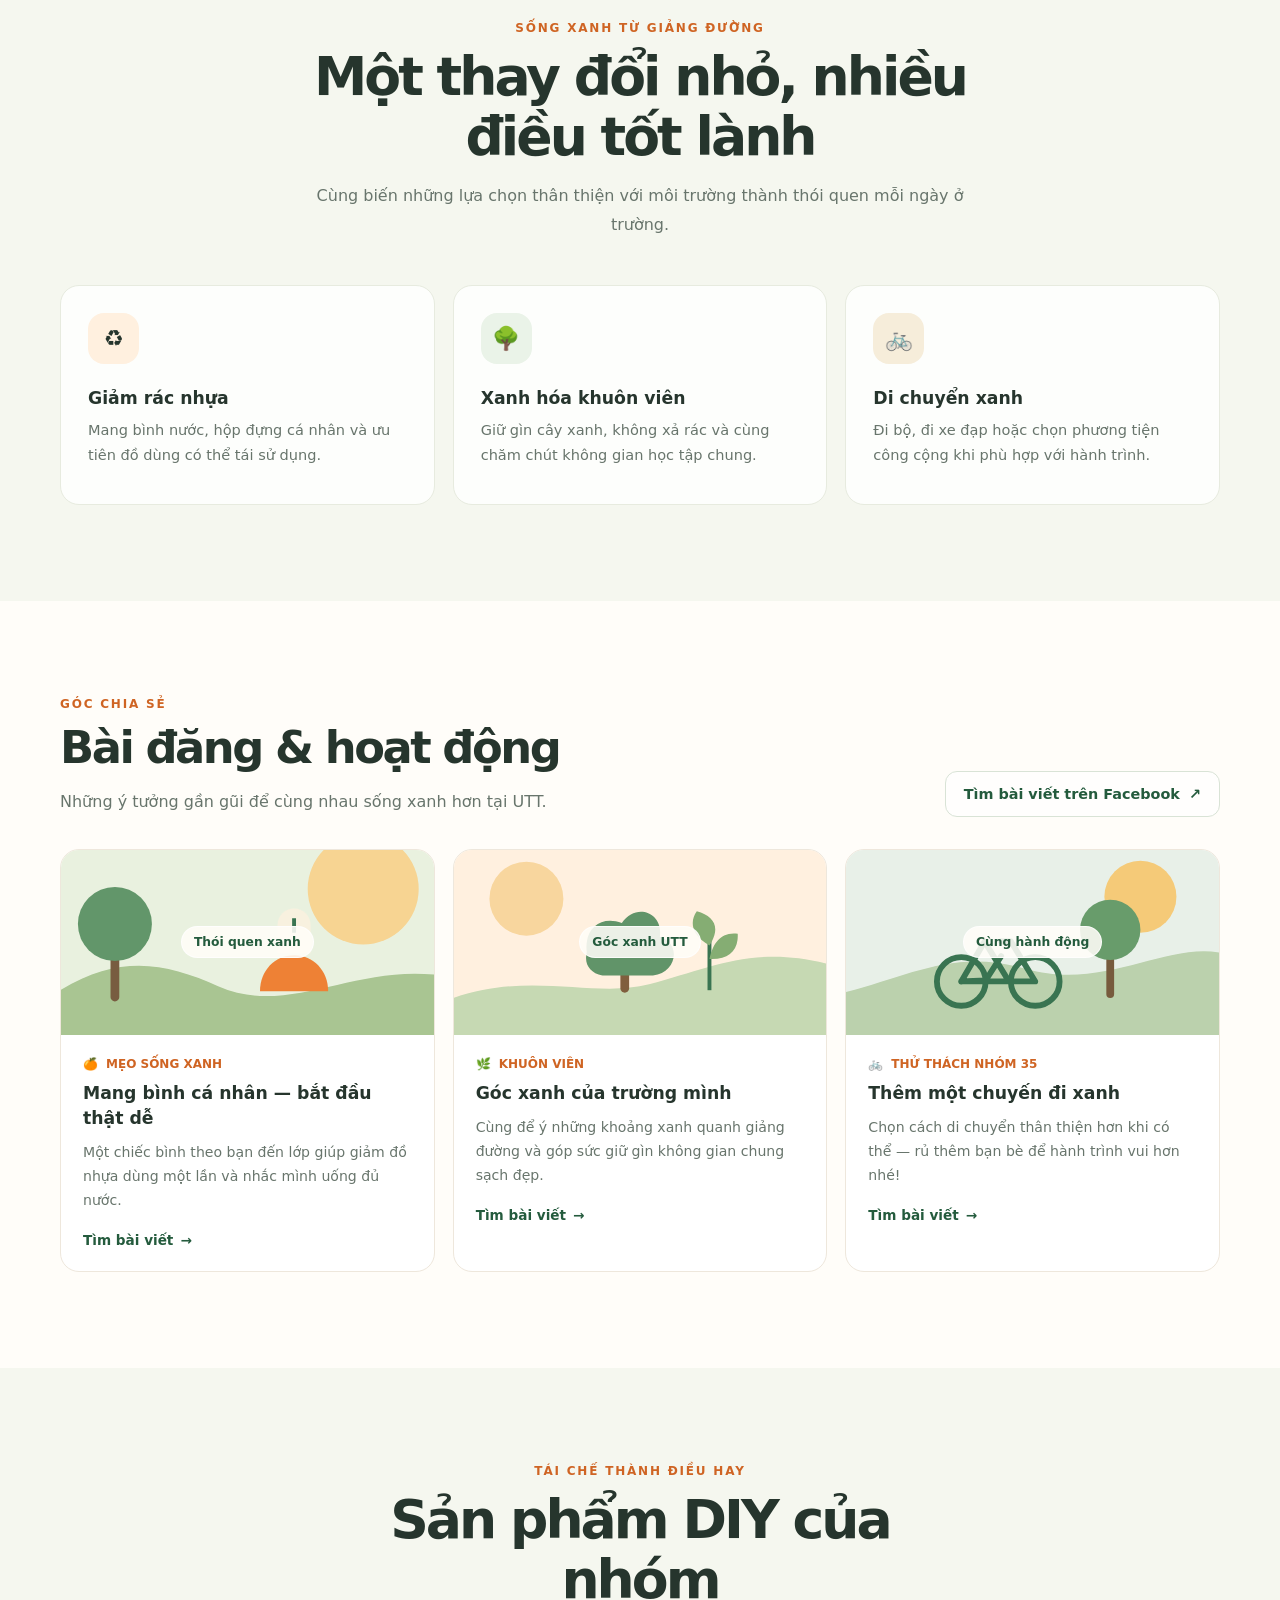
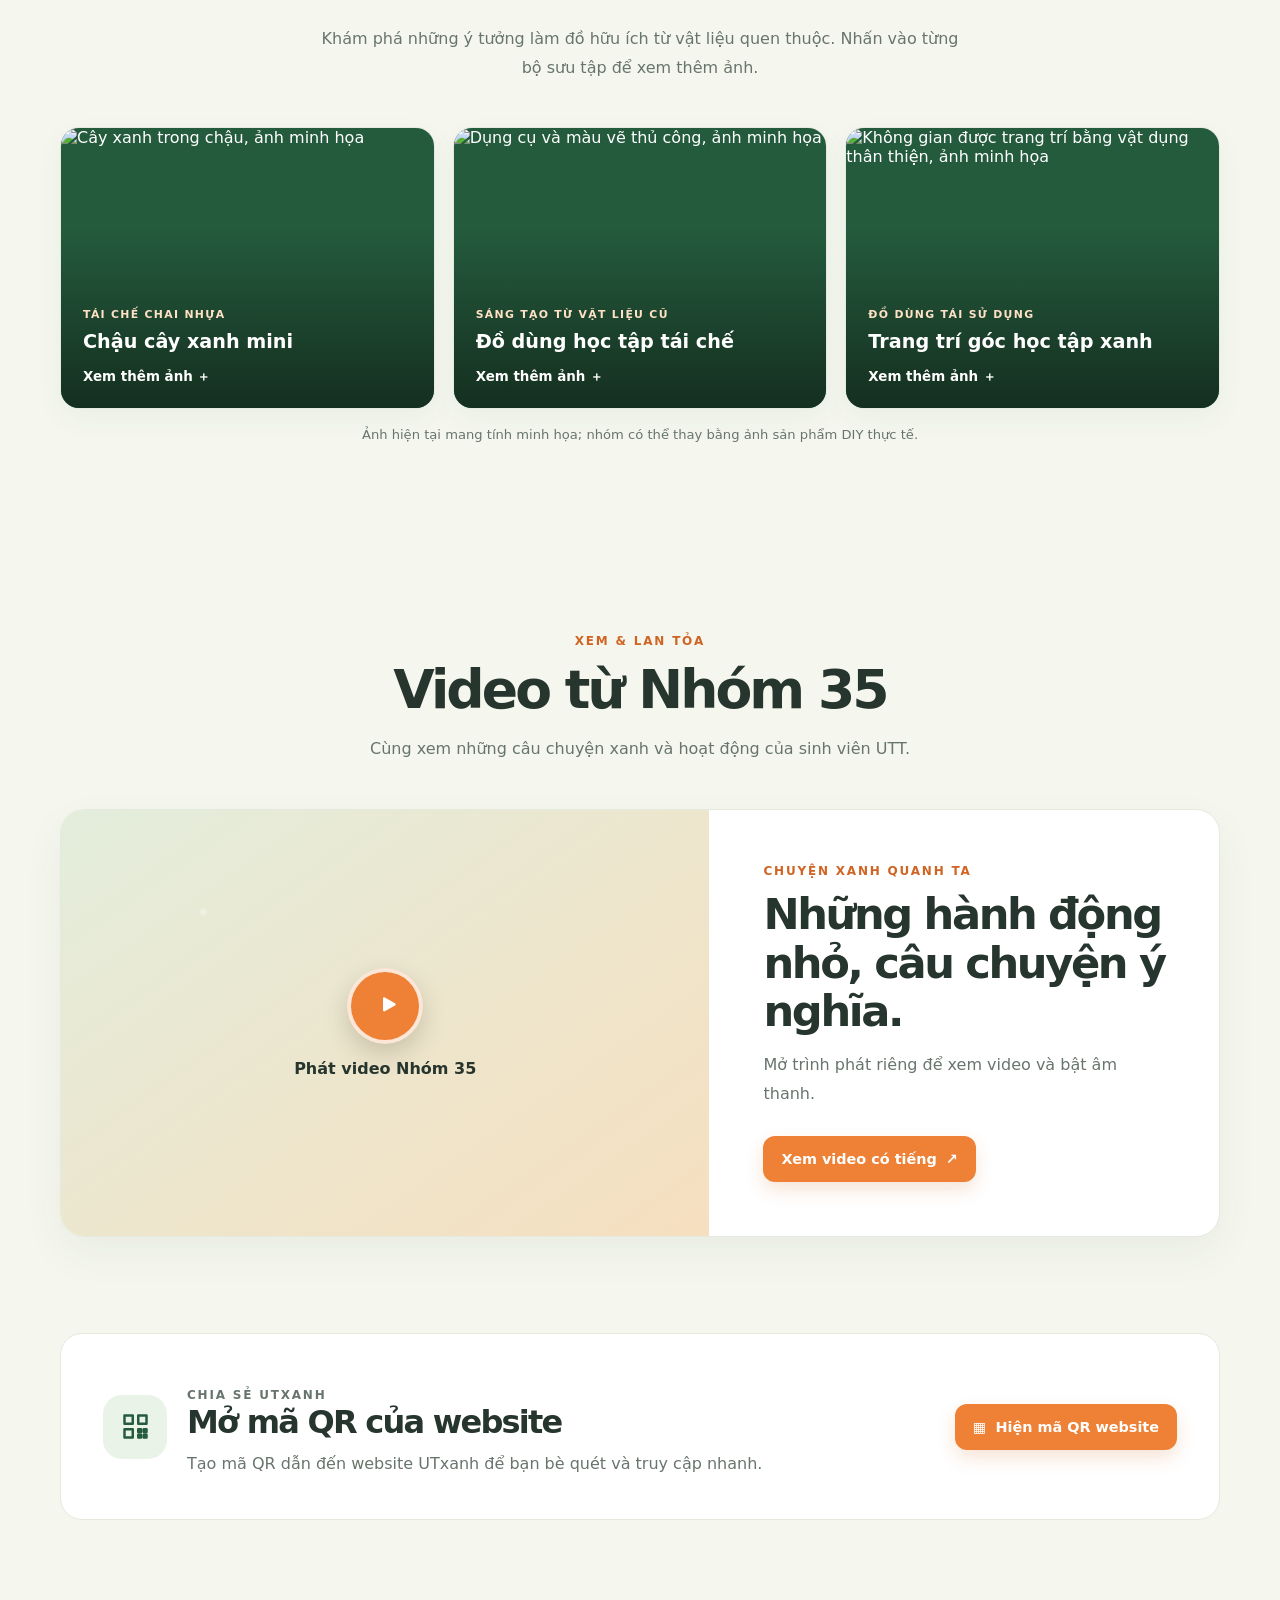
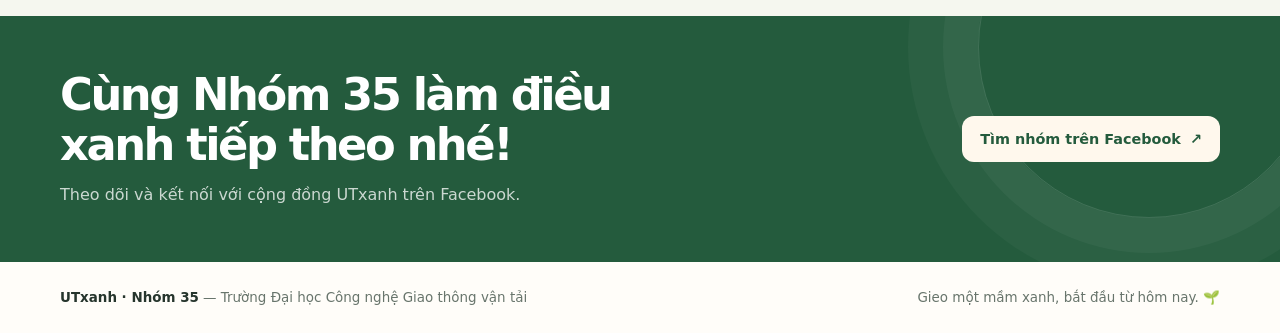
==== commit 2c7ab9b3: "upd03" ====
--- a/index.html
+++ b/index.html
@@ -7,639 +7,7 @@
   <meta name="description" content="UTxanh - Nhóm 35 cùng lan tỏa lối sống xanh trong cộng đồng sinh viên Trường Đại học Công nghệ Giao thông vận tải.">
   <link rel="canonical" href="https://ndptgth-cloud.github.io/UTXanh/">
   <title>UTxanh | Nhóm 35 — Sống xanh từ giảng đường</title>
-  <style>
-    :root {
-      color-scheme: light;
-      --ink: #26352d;
-      --muted: #68756c;
-      --orange: #ee8135;
-      --orange-dark: #cf6423;
-      --orange-pale: #fff0df;
-      --green: #397451;
-      --green-dark: #245b3d;
-      --green-pale: #eaf3e8;
-      --paper: #fffdf9;
-      --line: #eee7dc;
-      --page-gutter: clamp(14px, 4vw, 48px);
-      --section-space: clamp(72px, 8vw, 96px);
-      --sans: "Segoe UI", system-ui, -apple-system, sans-serif;
-    }
-
-    * { box-sizing: border-box; }
-    html { scroll-behavior: smooth; scroll-padding-top: 86px; }
-    img, svg, video { max-width: 100%; }
-    body {
-      margin: 0;
-      color: var(--ink);
-      background: var(--paper);
-      font-family: var(--sans);
-      -webkit-font-smoothing: antialiased;
-    }
-    a { color: inherit; }
-    button { font: inherit; }
-    .wrap { width: min(1160px, calc(100% - 2 * var(--page-gutter))); margin: 0 auto; }
-
-    .topbar {
-      position: sticky;
-      z-index: 10;
-      top: 0;
-      border-bottom: 1px solid rgb(238 231 220 / 85%);
-      background: rgb(255 253 249 / 92%);
-      backdrop-filter: blur(14px);
-    }
-    .nav {
-      min-height: 72px;
-      display: flex;
-      align-items: center;
-      justify-content: space-between;
-      gap: 22px;
-    }
-    .brand {
-      display: inline-flex;
-      align-items: center;
-      gap: 10px;
-      font-size: 1.08rem;
-      font-weight: 800;
-      letter-spacing: -.045em;
-      text-decoration: none;
-      white-space: nowrap;
-    }
-    .brand-mark {
-      display: grid;
-      width: 39px;
-      height: 39px;
-      place-items: center;
-      border-radius: 14px;
-      color: white;
-      background: var(--orange);
-      box-shadow: 0 6px 15px rgb(210 103 33 / 20%);
-    }
-    .brand-mark svg { width: 23px; height: 23px; }
-    .nav-links { display: flex; align-items: center; gap: clamp(18px, 3vw, 34px); }
-    .nav-links a {
-      color: var(--muted);
-      font-size: .9rem;
-      font-weight: 650;
-      text-decoration: none;
-      transition: color .18s ease;
-    }
-    .nav-links a:hover { color: var(--orange-dark); }
-    .nav-cta, .button {
-      display: inline-flex;
-      min-height: 46px;
-      align-items: center;
-      justify-content: center;
-      gap: 9px;
-      padding: 0 18px;
-      border: 0;
-      border-radius: 12px;
-      color: white;
-      background: var(--orange);
-      box-shadow: 0 8px 18px rgb(210 103 33 / 18%);
-      font-size: .9rem;
-      font-weight: 750;
-      text-decoration: none;
-      transition: transform .18s ease, background .18s ease;
-    }
-    .nav-cta:hover, .button:hover { transform: translateY(-2px); background: var(--orange-dark); }
-    .menu-toggle {
-      display: none;
-      width: 42px;
-      height: 42px;
-      border: 1px solid var(--line);
-      border-radius: 12px;
-      color: var(--ink);
-      background: white;
-      cursor: pointer;
-    }
-    a:focus-visible, button:focus-visible {
-      outline: 3px solid #356d4d;
-      outline-offset: 4px;
-    }
-
-    .hero {
-      position: relative;
-      overflow: hidden;
-      background:
-        radial-gradient(ellipse at 84% 45%, rgb(248 205 151 / 38%), transparent 36%),
-        linear-gradient(135deg, #fff8ef 0%, #fff5e9 47%, #f1f6e8 100%);
-    }
-    .hero::before, .hero::after {
-      position: absolute;
-      border: 1px solid rgb(83 133 82 / 15%);
-      border-radius: 50%;
-      content: "";
-      pointer-events: none;
-    }
-    .hero::before { width: 370px; height: 370px; top: -205px; left: -140px; }
-    .hero::after { width: 520px; height: 520px; right: -270px; bottom: -330px; }
-    .hero-inner {
-      position: relative;
-      z-index: 1;
-      min-height: clamp(540px, 76svh, 740px);
-      padding-top: clamp(48px, 6vw, 76px);
-      padding-bottom: clamp(48px, 6vw, 76px);
-      display: grid;
-      grid-template-columns: minmax(0, 1.04fr) minmax(0, .96fr);
-      align-items: center;
-      gap: 36px;
-    }
-    .hero-copy { max-width: 610px; }
-    .eyebrow {
-      display: inline-flex;
-      align-items: center;
-      gap: 9px;
-      margin: 0 0 20px;
-      color: var(--green);
-      font-size: .78rem;
-      font-weight: 800;
-      letter-spacing: .13em;
-      text-transform: uppercase;
-    }
-    .eyebrow .dot {
-      width: 8px;
-      height: 8px;
-      border-radius: 50%;
-      background: var(--orange);
-      box-shadow: 0 0 0 5px rgb(238 129 53 / 13%);
-    }
-    h1, h2, h3, p { overflow-wrap: break-word; }
-    h1 {
-      margin: 0;
-      font-size: clamp(3.2rem, 7vw, 6.15rem);
-      font-weight: 850;
-      letter-spacing: -.075em;
-      line-height: .99;
-    }
-    h1 .accent { color: var(--orange); }
-    .hero-intro {
-      max-width: 510px;
-      margin: 24px 0 28px;
-      color: var(--muted);
-      font-size: 1.07rem;
-      line-height: 1.8;
-    }
-    .hero-actions { display: flex; flex-wrap: wrap; gap: 12px; }
-    .button-secondary {
-      display: inline-flex;
-      min-height: 46px;
-      align-items: center;
-      justify-content: center;
-      gap: 9px;
-      padding: 0 18px;
-      border: 1px solid #d9e3d6;
-      border-radius: 12px;
-      color: var(--green-dark);
-      background: rgb(255 255 255 / 74%);
-      font-size: .9rem;
-      font-weight: 750;
-      text-decoration: none;
-      transition: background .18s ease, transform .18s ease;
-    }
-    .button-secondary:hover { transform: translateY(-2px); background: white; }
-    .hero-note {
-      display: flex;
-      align-items: center;
-      gap: 10px;
-      margin: 26px 0 0;
-      color: #758078;
-      font-size: .84rem;
-    }
-    .hero-note strong { color: var(--green-dark); }
-    .hero-visual {
-      position: relative;
-      display: grid;
-      min-height: 420px;
-      place-items: center;
-    }
-    .visual-blob {
-      position: absolute;
-      width: min(440px, 100%);
-      aspect-ratio: 1;
-      border-radius: 46% 54% 55% 45% / 48% 43% 57% 52%;
-      background: #f8dfbd;
-      transform: rotate(-8deg);
-    }
-    .campus-art { position: relative; z-index: 1; width: min(100%, 500px); filter: drop-shadow(0 22px 22px rgb(49 76 46 / 13%)); }
-    .float-tag {
-      position: absolute;
-      z-index: 2;
-      display: flex;
-      align-items: center;
-      gap: 9px;
-      padding: 12px 15px;
-      border: 1px solid rgb(255 255 255 / 90%);
-      border-radius: 15px;
-      background: rgb(255 253 249 / 94%);
-      box-shadow: 0 12px 30px rgb(67 70 47 / 11%);
-      font-size: .82rem;
-      font-weight: 750;
-    }
-    .float-tag span { font-size: 1.15rem; }
-    .tag-one { top: 12%; right: 0; transform: rotate(3deg); }
-    .tag-two { bottom: 10%; left: 0; transform: rotate(-3deg); }
-
-    .quick-facts {
-      position: relative;
-      z-index: 2;
-      margin-top: -1px;
-      border-top: 1px solid rgb(226 220 204 / 70%);
-      border-bottom: 1px solid var(--line);
-      background: #fffdf9;
-    }
-    .facts-inner { display: grid; grid-template-columns: repeat(3, minmax(0, 1fr)); }
-    .fact {
-      display: flex;
-      align-items: center;
-      justify-content: center;
-      gap: 12px;
-      min-height: 92px;
-      padding: 16px;
-    }
-    .fact + .fact { border-left: 1px solid var(--line); }
-    .fact-icon {
-      display: grid;
-      width: 42px;
-      height: 42px;
-      flex: 0 0 42px;
-      place-items: center;
-      border-radius: 14px;
-      background: var(--green-pale);
-      font-size: 1.15rem;
-    }
-    .fact:nth-child(2) .fact-icon { background: var(--orange-pale); }
-    .fact:nth-child(3) .fact-icon { background: #f1eee2; }
-    .fact strong { display: block; font-size: .92rem; }
-    .fact small { display: block; margin-top: 3px; color: var(--muted); font-size: .78rem; }
-
-    .section { padding: var(--section-space) 0; }
-    .section-heading { max-width: 660px; margin: 0 auto 45px; text-align: center; }
-    .section-label {
-      margin: 0 0 12px;
-      color: var(--orange-dark);
-      font-size: .75rem;
-      font-weight: 850;
-      letter-spacing: .15em;
-      text-transform: uppercase;
-    }
-    h2 {
-      margin: 0;
-      font-size: clamp(2rem, 4.5vw, 3.35rem);
-      font-weight: 820;
-      letter-spacing: -.055em;
-      line-height: 1.12;
-    }
-    .section-desc { margin: 15px auto 0; color: var(--muted); line-height: 1.8; }
-    .about { background: #fffdf9; }
-    .about-grid { display: grid; grid-template-columns: minmax(0, .94fr) minmax(0, 1.06fr); align-items: center; gap: clamp(34px, 7vw, 86px); }
-    .about-art {
-      position: relative;
-      display: grid;
-      min-height: 365px;
-      overflow: hidden;
-      place-items: center;
-      border-radius: 28px;
-      background:
-        radial-gradient(circle at 83% 20%, rgb(238 129 53 / 18%) 0 7px, transparent 8px),
-        linear-gradient(145deg, #f3f6e9, #fff0df);
-    }
-    .about-art::before, .about-art::after {
-      position: absolute;
-      width: 150px;
-      height: 150px;
-      border: 1px solid rgb(57 116 81 / 16%);
-      border-radius: 50%;
-      content: "";
-    }
-    .about-art::before { left: -70px; bottom: -58px; }
-    .about-art::after { right: -55px; top: -60px; width: 210px; height: 210px; }
-    .about-art svg { position: relative; z-index: 1; width: min(90%, 340px); }
-    .about-copy .section-label { text-align: left; }
-    .about-copy h2 { font-size: clamp(2rem, 4vw, 3rem); }
-    .about-copy > p:not(.section-label) { margin: 18px 0 0; color: var(--muted); line-height: 1.85; }
-    .team-points { display: grid; gap: 14px; margin: 25px 0 0; padding: 0; list-style: none; }
-    .team-points li { display: flex; align-items: flex-start; gap: 11px; color: #45554a; line-height: 1.65; }
-    .check {
-      display: grid;
-      width: 23px;
-      height: 23px;
-      flex: 0 0 23px;
-      margin-top: 1px;
-      place-items: center;
-      border-radius: 50%;
-      color: var(--green-dark);
-      background: var(--green-pale);
-      font-size: .75rem;
-      font-weight: 900;
-    }
-
-    .pillars { background: #f5f7ef; }
-    .pillar-grid { display: grid; grid-template-columns: repeat(3, minmax(0, 1fr)); gap: 18px; }
-    .pillar-card {
-      min-height: 220px;
-      padding: 27px;
-      border: 1px solid #e7ebdf;
-      border-radius: 19px;
-      background: rgb(255 255 255 / 85%);
-      transition: transform .2s ease, box-shadow .2s ease;
-    }
-    .pillar-card:hover { transform: translateY(-4px); box-shadow: 0 14px 32px rgb(49 76 46 / 8%); }
-    .pillar-icon {
-      display: grid;
-      width: 51px;
-      height: 51px;
-      margin-bottom: 24px;
-      place-items: center;
-      border-radius: 16px;
-      background: var(--orange-pale);
-      font-size: 1.4rem;
-    }
-    .pillar-card:nth-child(2) .pillar-icon { background: var(--green-pale); }
-    .pillar-card:nth-child(3) .pillar-icon { background: #f6edda; }
-    .pillar-card h3 { margin: 0 0 9px; font-size: 1.08rem; }
-    .pillar-card p { margin: 0; color: var(--muted); font-size: .91rem; line-height: 1.75; }
-
-    .posts { background: #fffdf9; }
-    .posts-top { display: flex; align-items: end; justify-content: space-between; gap: 20px; margin-bottom: 32px; }
-    .posts-top .section-label { text-align: left; }
-    .posts-top h2 { font-size: clamp(2rem, 4vw, 2.8rem); }
-    .posts-top .section-desc { max-width: 500px; margin-left: 0; }
-    .post-grid { display: grid; grid-template-columns: repeat(3, minmax(0, 1fr)); gap: 18px; }
-    .post-card {
-      overflow: hidden;
-      border: 1px solid var(--line);
-      border-radius: 19px;
-      background: white;
-      transition: transform .2s ease, box-shadow .2s ease;
-    }
-    .post-card:hover { transform: translateY(-4px); box-shadow: 0 14px 30px rgb(61 62 42 / 8%); }
-    .post-cover { position: relative; display: grid; min-height: 185px; overflow: hidden; place-items: center; }
-    .post-cover svg { width: 100%; height: 100%; position: absolute; inset: 0; }
-    .post-cover .cover-label {
-      position: relative;
-      z-index: 1;
-      padding: 8px 12px;
-      border: 1px solid rgb(255 255 255 / 80%);
-      border-radius: 100px;
-      background: rgb(255 253 249 / 88%);
-      color: var(--green-dark);
-      font-size: .77rem;
-      font-weight: 800;
-    }
-    .post-body { padding: 22px; }
-    .post-meta { display: flex; align-items: center; gap: 8px; margin: 0 0 10px; color: var(--orange-dark); font-size: .75rem; font-weight: 800; }
-    .post-body h3 { margin: 0; font-size: 1.08rem; line-height: 1.45; }
-    .post-body > p:not(.post-meta) { margin: 10px 0 17px; color: var(--muted); font-size: .88rem; line-height: 1.7; }
-    .text-link { display: inline-flex; align-items: center; gap: 7px; color: var(--green-dark); font-size: .85rem; font-weight: 800; text-decoration: none; }
-    .text-link:hover { color: var(--orange-dark); }
-
-    .videos { background: #f5f7ef; }
-    .video-feature {
-      display: grid;
-      grid-template-columns: minmax(0, 1.12fr) minmax(0, .88fr);
-      overflow: hidden;
-      border: 1px solid #e4eadd;
-      border-radius: 24px;
-      background: white;
-      box-shadow: 0 16px 42px rgb(49 76 46 / 6%);
-    }
-    .video-stage {
-      position: relative;
-      display: grid;
-      min-height: 360px;
-      overflow: hidden;
-      place-items: center;
-      background:
-        radial-gradient(circle at 22% 24%, rgb(255 255 255 / 30%) 0 3px, transparent 4px),
-        linear-gradient(145deg, #e3eddc, #f6dfbf);
-    }
-    .video-stage::before, .video-stage::after {
-      position: absolute;
-      width: 280px;
-      height: 280px;
-      border: 1px solid rgb(57 116 81 / 17%);
-      border-radius: 50%;
-      content: "";
-    }
-    .video-stage::before { left: -80px; bottom: -170px; }
-    .video-stage::after { top: -165px; right: -85px; width: 360px; height: 360px; }
-    .video-illustration { position: relative; z-index: 1; width: min(86%, 390px); }
-    .play-link {
-      position: absolute;
-      z-index: 2;
-      display: grid;
-      width: 68px;
-      height: 68px;
-      place-items: center;
-      border: 4px solid rgb(255 255 255 / 80%);
-      border-radius: 50%;
-      color: white;
-      background: var(--orange);
-      box-shadow: 0 10px 25px rgb(76 67 45 / 22%);
-      text-decoration: none;
-      transition: transform .18s ease;
-    }
-    .play-link:hover { transform: scale(1.08); }
-    .play-link svg { width: 23px; height: 23px; margin-left: 3px; }
-    .video-copy { align-self: center; padding: clamp(28px, 5vw, 54px); }
-    .video-copy .section-label { text-align: left; }
-    .video-copy h2 { font-size: clamp(1.8rem, 3.7vw, 2.7rem); }
-    .video-copy > p:not(.section-label) { margin: 16px 0 23px; color: var(--muted); line-height: 1.8; }
-    .video-hint { margin: 14px 0 0; color: #7b857d; font-size: .78rem; line-height: 1.6; }
-
-    .qr-section { padding-top: 0; background: #f5f7ef; }
-    .qr-card {
-      display: flex;
-      align-items: center;
-      justify-content: space-between;
-      gap: 28px;
-      padding: clamp(24px, 5vw, 42px);
-      border: 1px solid #e4eadd;
-      border-radius: 22px;
-      background: white;
-    }
-    .qr-card-copy { display: flex; align-items: center; gap: 20px; }
-    .qr-icon {
-      display: grid;
-      width: 64px;
-      height: 64px;
-      flex: 0 0 64px;
-      place-items: center;
-      border-radius: 19px;
-      color: var(--green-dark);
-      background: var(--green-pale);
-    }
-    .qr-icon svg { width: 33px; height: 33px; }
-    .qr-card h2 { font-size: clamp(1.45rem, 3vw, 2rem); }
-    .qr-card p { max-width: 620px; margin: 9px 0 0; color: var(--muted); line-height: 1.7; }
-    .qr-card .button { flex: 0 0 auto; cursor: pointer; }
-    .qr-dialog {
-      width: min(520px, calc(100% - 32px));
-      max-height: min(90vh, 760px);
-      padding: 0;
-      overflow: auto;
-      border: 1px solid var(--line);
-      border-radius: 22px;
-      color: var(--ink);
-      background: var(--paper);
-      box-shadow: 0 24px 80px rgb(25 41 31 / 28%);
-    }
-    .qr-dialog::backdrop { background: rgb(25 41 31 / 58%); backdrop-filter: blur(3px); }
-    .qr-dialog-inner { padding: clamp(20px, 5vw, 32px); }
-    .qr-dialog-head { display: flex; align-items: flex-start; justify-content: space-between; gap: 16px; }
-    .qr-dialog-head h2 { font-size: 1.7rem; }
-    .qr-dialog-head p { margin: 8px 0 0; color: var(--muted); font-size: .9rem; line-height: 1.6; }
-    .qr-close {
-      display: grid;
-      width: 40px;
-      height: 40px;
-      flex: 0 0 40px;
-      place-items: center;
-      border: 1px solid var(--line);
-      border-radius: 12px;
-      color: var(--ink);
-      background: white;
-      font-size: 1.3rem;
-      cursor: pointer;
-    }
-    .qr-code-box {
-      display: grid;
-      width: min(100%, 320px);
-      min-height: 280px;
-      margin-top: 20px;
-      margin-right: auto;
-      margin-left: auto;
-      place-items: center;
-      border-radius: 16px;
-      background: white;
-      box-shadow: inset 0 0 0 1px var(--line);
-    }
-    #qr-code { display: grid; width: 100%; min-height: 256px; place-items: center; }
-    #qr-code canvas, #qr-code img { display: block; max-width: 100%; height: auto; }
-    .qr-status { margin: 14px 0; color: var(--muted); font-size: .9rem; line-height: 1.6; }
-    .qr-url {
-      display: block;
-      width: 100%;
-      padding: 11px 12px;
-      border: 1px solid var(--line);
-      border-radius: 10px;
-      color: var(--green-dark);
-      background: white;
-      font: .82rem/1.5 var(--sans);
-      overflow-wrap: anywhere;
-    }
-    .qr-controls { display: flex; flex-wrap: wrap; gap: 10px; margin-top: 14px; }
-    .qr-controls .button { margin: 0 auto; }
-    .qr-controls .button { cursor: pointer; }
-
-    .join-banner {
-      position: relative;
-      overflow: hidden;
-      padding: 54px 0;
-      color: white;
-      background: var(--green-dark);
-    }
-    .join-banner::after {
-      position: absolute;
-      top: -140px;
-      right: -40px;
-      width: 340px;
-      height: 340px;
-      border: 1px solid rgb(255 255 255 / 13%);
-      border-radius: 50%;
-      box-shadow: 0 0 0 35px rgb(255 255 255 / 4%), 0 0 0 70px rgb(255 255 255 / 3%);
-      content: "";
-    }
-    .join-inner { position: relative; z-index: 1; display: flex; align-items: center; justify-content: space-between; gap: 25px; }
-    .join-inner h2 { max-width: 650px; font-size: clamp(1.8rem, 4vw, 2.8rem); }
-    .join-inner p { margin: 10px 0 0; color: rgb(255 255 255 / 76%); line-height: 1.7; }
-    .join-inner .button { flex: 0 0 auto; color: var(--green-dark); background: #fff8ed; box-shadow: none; }
-    .join-inner .button:hover { background: #ffe7ce; }
-    footer { padding: 28px 0; color: var(--muted); background: #fffdf9; font-size: .84rem; }
-    .footer-inner { display: flex; align-items: center; justify-content: space-between; gap: 18px; }
-    .footer-inner p { margin: 0; }
-    .footer-brand { color: var(--ink); font-weight: 800; }
-
-    @media (max-width: 800px) {
-      .nav { min-height: 66px; }
-      .menu-toggle { display: grid; place-items: center; }
-      .nav-cta { display: none; }
-      .nav-links {
-        position: absolute;
-        top: calc(100% + 1px);
-        right: 0;
-        left: 0;
-        display: none;
-        align-items: stretch;
-        gap: 0;
-        padding: 8px 24px 16px;
-        border-bottom: 1px solid var(--line);
-        background: var(--paper);
-        box-shadow: 0 12px 20px rgb(33 48 38 / 7%);
-      }
-      .nav-links.is-open { display: grid; }
-      .nav-links a { padding: 13px 0; }
-      .hero-inner { min-height: 0; grid-template-columns: 1fr; gap: 10px; padding-top: 66px; padding-bottom: 50px; }
-      .hero-copy { margin: auto; text-align: center; }
-      .eyebrow { justify-content: center; }
-      .hero-intro { margin-right: auto; margin-left: auto; }
-      .hero-actions, .hero-note { justify-content: center; }
-      .hero-visual { min-height: 380px; }
-      .campus-art { width: min(100%, 440px); }
-      .tag-one { right: 5%; }
-      .tag-two { left: 5%; }
-      .about-grid { grid-template-columns: 1fr; }
-      .about-art { min-height: 320px; }
-      .pillar-grid, .post-grid { grid-template-columns: repeat(2, 1fr); }
-      .pillar-card:last-child, .post-card:last-child { grid-column: 1 / -1; }
-      .post-card:last-child { display: grid; grid-template-columns: .9fr 1.1fr; }
-      .post-card:last-child .post-cover { min-height: 100%; }
-      .video-feature { grid-template-columns: 1fr; }
-      .video-stage { min-height: 340px; }
-      .video-copy { padding: 34px; }
-      .qr-card { align-items: flex-start; flex-direction: column; }
-      .qr-card .button { width: 100%; }
-    }
-    @media (max-width: 560px) {
-      .brand { font-size: 1rem; }
-      .hero-inner { padding-top: 53px; }
-      h1 { font-size: clamp(3rem, 15vw, 4.5rem); }
-      .hero-intro { font-size: .98rem; }
-      .hero-actions { display: grid; }
-      .hero-actions > a { width: 100%; }
-      .hero-visual { min-height: 300px; margin-top: 10px; }
-      .visual-blob { width: 88%; }
-      .float-tag { padding: 10px 12px; font-size: .74rem; }
-      .tag-one { top: 7%; }
-      .tag-two { bottom: 4%; }
-      .facts-inner { grid-template-columns: 1fr; padding: 8px 0; }
-      .fact { justify-content: flex-start; min-height: 69px; padding: 10px 18px; }
-      .fact + .fact { border-top: 1px solid var(--line); border-left: 0; }
-      .fact-icon { width: 38px; height: 38px; flex-basis: 38px; }
-      .section { padding: 72px 0; }
-      .section-heading { margin-bottom: 32px; }
-      .about-art { min-height: 270px; }
-      .pillar-grid, .post-grid { grid-template-columns: 1fr; }
-      .pillar-card, .pillar-card:last-child { min-height: auto; grid-column: auto; }
-      .post-card:last-child { display: block; grid-column: auto; }
-      .post-card:last-child .post-cover { min-height: 185px; }
-      .posts-top { align-items: flex-start; flex-direction: column; }
-      .posts-top .button-secondary { width: 100%; }
-      .video-stage { min-height: 270px; }
-      .video-copy { padding: 27px 23px; }
-      .qr-card-copy { align-items: flex-start; gap: 14px; }
-      .qr-icon { width: 48px; height: 48px; flex-basis: 48px; border-radius: 15px; }
-      .qr-icon svg { width: 26px; height: 26px; }
-      .qr-code-box { min-height: 240px; }
-      #qr-code { min-height: 216px; }
-      .join-inner { align-items: stretch; flex-direction: column; }
-      .join-inner .button { width: 100%; }
-      .footer-inner { align-items: flex-start; flex-direction: column; }
-    }
-    @media (prefers-reduced-motion: reduce) {
-      *, *::before, *::after { scroll-behavior: auto !important; animation-duration: .01ms !important; transition-duration: .01ms !important; }
-    }
-  </style>
+  <link rel="stylesheet" href="styles.css">
 </head>
 <body>
   <header class="topbar">
@@ -648,18 +16,9 @@
         <span class="brand-mark" aria-hidden="true">
           <svg viewBox="0 0 24 24" fill="none"><path d="M19.5 4.5C12 4.5 6 7.2 6 13.1c0 3.2 2.2 5.4 5.1 5.4 5.4 0 8.4-6.2 8.4-14Z" stroke="currentColor" stroke-width="1.8" stroke-linejoin="round"/><path d="M4 20c2.5-4 5.6-6.9 10.2-9" stroke="currentColor" stroke-width="1.8" stroke-linecap="round"/></svg>
         </span>
-        UTxanh <span style="color:var(--orange)">·</span> Nhóm 35
+        UTxanh <span class="brand-separator">·</span> Nhóm 35
       </a>
-      <div class="nav-links" id="nav-links">
-        <a href="#gioi-thieu">Về chúng mình</a>
-        <a href="#hanh-dong">Sống xanh</a>
-        <a href="#bai-viet">Bài đăng</a>
-        <a href="#video">Video</a>
-      </div>
-      <a class="nav-cta" href="https://www.facebook.com/search/groups/?q=UTxanh%20Nh%C3%B3m%2035" target="_blank" rel="noopener noreferrer">Kết nối Facebook <span aria-hidden="true">↗</span></a>
-      <button class="menu-toggle" type="button" aria-label="Mở menu" aria-expanded="false" aria-controls="nav-links">
-        <svg width="21" height="21" viewBox="0 0 24 24" fill="none" aria-hidden="true"><path d="M4 7h16M4 12h16M4 17h16" stroke="currentColor" stroke-width="1.8" stroke-linecap="round"/></svg>
-      </button>
+      <a class="nav-cta" href="https://www.facebook.com/share/g/1EtN9a9rte/?mibextid=wwXIfr" target="_blank" rel="noopener noreferrer">Kết nối Facebook <span aria-hidden="true">↗</span></a>
     </nav>
   </header>
 
@@ -847,6 +206,79 @@
       </div>
     </section>
 
+    <section class="section diy" id="diy" aria-labelledby="diy-title">
+      <div class="wrap">
+        <div class="section-heading">
+          <p class="section-label">Tái chế thành điều hay</p>
+          <h2 id="diy-title">Sản phẩm DIY của nhóm</h2>
+          <p class="section-desc">Khám phá những ý tưởng làm đồ hữu ích từ vật liệu quen thuộc. Nhấn vào từng bộ sưu tập để xem thêm ảnh.</p>
+        </div>
+        <div class="diy-grid">
+          <details class="diy-card">
+            <summary class="diy-summary">
+              <img src="https://images.unsplash.com/photo-1497250681960-ef046c08a56e?auto=format&fit=crop&w=900&q=80" alt="Cây xanh trong chậu, ảnh minh họa">
+              <span class="diy-summary-copy">
+                <span class="diy-category">TÁI CHẾ CHAI NHỰA</span>
+                <span class="diy-title">Chậu cây xanh mini</span>
+                <span class="diy-action"><span class="diy-action-closed">Xem thêm ảnh <span aria-hidden="true">＋</span></span><span class="diy-action-open">Thu gọn ảnh <span aria-hidden="true">−</span></span></span>
+              </span>
+            </summary>
+            <div class="diy-gallery" aria-label="Ảnh minh họa chậu cây xanh mini">
+              <figure>
+                <img src="https://images.unsplash.com/photo-1485955900006-10f4d324d411?auto=format&fit=crop&w=700&q=80" alt="Cây nhỏ trồng trong chậu, ảnh minh họa" loading="lazy">
+                <figcaption>Góc xanh từ vật dụng cũ</figcaption>
+              </figure>
+              <figure>
+                <img src="https://images.unsplash.com/photo-1501004318641-b39e6451bec6?auto=format&fit=crop&w=700&q=80" alt="Nhiều chậu cây xanh, ảnh minh họa" loading="lazy">
+                <figcaption>Thêm màu xanh cho bàn học</figcaption>
+              </figure>
+            </div>
+          </details>
+          <details class="diy-card">
+            <summary class="diy-summary">
+              <img src="https://images.unsplash.com/photo-1513364776144-60967b0f800f?auto=format&fit=crop&w=900&q=80" alt="Dụng cụ và màu vẽ thủ công, ảnh minh họa">
+              <span class="diy-summary-copy">
+                <span class="diy-category">SÁNG TẠO TỪ VẬT LIỆU CŨ</span>
+                <span class="diy-title">Đồ dùng học tập tái chế</span>
+                <span class="diy-action"><span class="diy-action-closed">Xem thêm ảnh <span aria-hidden="true">＋</span></span><span class="diy-action-open">Thu gọn ảnh <span aria-hidden="true">−</span></span></span>
+              </span>
+            </summary>
+            <div class="diy-gallery" aria-label="Ảnh minh họa đồ dùng học tập tái chế">
+              <figure>
+                <img src="https://images.unsplash.com/photo-1452860606245-08befc0ff44b?auto=format&fit=crop&w=700&q=80" alt="Vật liệu sáng tạo thủ công, ảnh minh họa" loading="lazy">
+                <figcaption>Tận dụng vật liệu sẵn có</figcaption>
+              </figure>
+              <figure>
+                <img src="https://images.unsplash.com/photo-1513519245088-0e12902e5a38?auto=format&fit=crop&w=700&q=80" alt="Đồ trang trí thủ công trong không gian sống, ảnh minh họa" loading="lazy">
+                <figcaption>Biến ý tưởng thành vật dụng</figcaption>
+              </figure>
+            </div>
+          </details>
+          <details class="diy-card">
+            <summary class="diy-summary">
+              <img src="https://images.unsplash.com/photo-1494438639946-1ebd1d20bf85?auto=format&fit=crop&w=900&q=80" alt="Không gian được trang trí bằng vật dụng thân thiện, ảnh minh họa">
+              <span class="diy-summary-copy">
+                <span class="diy-category">ĐỒ DÙNG TÁI SỬ DỤNG</span>
+                <span class="diy-title">Trang trí góc học tập xanh</span>
+                <span class="diy-action"><span class="diy-action-closed">Xem thêm ảnh <span aria-hidden="true">＋</span></span><span class="diy-action-open">Thu gọn ảnh <span aria-hidden="true">−</span></span></span>
+              </span>
+            </summary>
+            <div class="diy-gallery" aria-label="Ảnh minh họa trang trí góc học tập xanh">
+              <figure>
+                <img src="https://images.unsplash.com/photo-1497366754035-f200968a6e72?auto=format&fit=crop&w=700&q=80" alt="Góc làm việc có cây xanh, ảnh minh họa" loading="lazy">
+                <figcaption>Tạo không gian học tập dễ chịu</figcaption>
+              </figure>
+              <figure>
+                <img src="https://images.unsplash.com/photo-1497366811353-6870744d04b2?auto=format&fit=crop&w=700&q=80" alt="Bàn làm việc sáng thoáng, ảnh minh họa" loading="lazy">
+                <figcaption>Sắp xếp gọn gàng, dùng lâu bền</figcaption>
+              </figure>
+            </div>
+          </details>
+        </div>
+        <p class="diy-note">Ảnh hiện tại mang tính minh họa; nhóm có thể thay bằng ảnh sản phẩm DIY thực tế.</p>
+      </div>
+    </section>
+
     <section class="section videos" id="video" aria-labelledby="video-title">
       <div class="wrap">
         <div class="section-heading">
@@ -856,31 +288,16 @@
         </div>
         <div class="video-feature">
           <div class="video-stage">
-            <svg class="video-illustration" viewBox="0 0 420 280" role="img" aria-label="Minh họa video về khuôn viên xanh">
-              <ellipse cx="210" cy="241" rx="160" ry="17" fill="#78986d" opacity=".19"/>
-              <path d="M79 211h260v22H79z" fill="#b6ca9d"/>
-              <path d="M118 125h179v86H118z" fill="#fffaf0" stroke="#d3c8aa" stroke-width="4"/>
-              <path d="m104 128 103-59 103 59z" fill="#e88543"/>
-              <path d="M135 145h35v31h-35zM183 145h35v31h-35zM231 145h35v31h-35z" fill="#b8d5c0"/>
-              <path d="M193 181h31v30h-31z" fill="#d79b5b"/>
-              <path d="M74 211v-72" stroke="#795c3d" stroke-width="9" stroke-linecap="round"/>
-              <circle cx="74" cy="128" r="32" fill="#65976a"/>
-              <path d="M328 211v-59" stroke="#795c3d" stroke-width="8" stroke-linecap="round"/>
-              <circle cx="328" cy="142" r="29" fill="#78a96f"/>
-              <path d="M202 49c14-19 33-21 45-13-9 20-27 29-45 13Z" fill="#397451"/>
-              <path d="M217 50c-8-20-2-35 13-42 11 19 6 34-13 42Z" fill="#719e67"/>
-              <path d="M123 218h175" stroke="#fffaf0" stroke-width="5" stroke-linecap="round"/>
-            </svg>
-            <a class="play-link" href="https://www.youtube.com/results?search_query=UTxanh+Nh%C3%B3m+35+%C4%90%E1%BA%A1i+h%E1%BB%8Dc+C%C3%B4ng+ngh%E1%BB%87+Giao+th%C3%B4ng+v%E1%BA%ADn+t%E1%BA%A3i" target="_blank" rel="noopener noreferrer" aria-label="Tìm video UTxanh Nhóm 35 trên YouTube">
-              <svg viewBox="0 0 24 24" fill="currentColor" aria-hidden="true"><path d="M8 5.8c0-.8.9-1.3 1.6-.9l9.1 5.2a1 1 0 0 1 0 1.8l-9.1 5.2c-.7.4-1.6-.1-1.6-.9V5.8Z"/></svg>
+            <a class="video-stage-link" href="video.html" aria-label="Mở trình phát video Nhóm 35">
+              <span class="video-play-icon" aria-hidden="true"><svg viewBox="0 0 24 24" fill="currentColor"><path d="M8 5.8c0-.8.9-1.3 1.6-.9l9.1 5.2a1 1 0 0 1 0 1.8l-9.1 5.2c-.7.4-1.6-.1-1.6-.9V5.8Z"/></svg></span>
+              <span class="video-stage-caption">Phát video Nhóm 35</span>
             </a>
           </div>
           <div class="video-copy">
             <p class="section-label">Chuyện xanh quanh ta</p>
             <h2>Những hành động nhỏ, câu chuyện ý nghĩa.</h2>
-            <p>Nhấn nút phát để khám phá video liên quan đến UTxanh và Nhóm 35. Khi có video chính thức, nhóm có thể cập nhật đường dẫn để mọi người xem trực tiếp tại đây.</p>
-            <a class="button" href="https://www.youtube.com/results?search_query=UTxanh+Nh%C3%B3m+35+%C4%90%E1%BA%A1i+h%E1%BB%8Dc+C%C3%B4ng+ngh%E1%BB%87+Giao+th%C3%B4ng+v%E1%BA%ADn+t%E1%BA%A3i" target="_blank" rel="noopener noreferrer">Khám phá video <span aria-hidden="true">↗</span></a>
-            <p class="video-hint">Liên kết hiện tìm kiếm video công khai; chưa gắn video riêng của nhóm.</p>
+            <p>Mở trình phát riêng để xem video và bật âm thanh.</p>
+            <a class="button" href="video.html">Xem video có tiếng <span aria-hidden="true">↗</span></a>
           </div>
         </div>
       </div>
@@ -908,7 +325,7 @@
           <h2 id="join-title">Cùng Nhóm 35 làm điều xanh tiếp theo nhé!</h2>
           <p>Theo dõi và kết nối với cộng đồng UTxanh trên Facebook.</p>
         </div>
-        <a class="button" href="https://www.facebook.com/search/groups/?q=UTxanh%20Nh%C3%B3m%2035" target="_blank" rel="noopener noreferrer">Tìm nhóm trên Facebook <span aria-hidden="true">↗</span></a>
+        <a class="button" href="https://www.facebook.com/share/g/1EtN9a9rte/?mibextid=wwXIfr" target="_blank" rel="noopener noreferrer">Tìm nhóm trên Facebook <span aria-hidden="true">↗</span></a>
       </div>
     </section>
   </main>
@@ -941,83 +358,6 @@
     </div>
   </dialog>
 
-  <script>
-    const menuButton = document.querySelector(".menu-toggle");
-    const navLinks = document.querySelector("#nav-links");
-    const qrDialog = document.querySelector("#qr-dialog");
-    const openQrButton = document.querySelector("#open-qr-dialog");
-    const closeQrButton = document.querySelector("#close-qr-dialog");
-    const qrStatus = document.querySelector("#qr-status");
-    const qrCodeContainer = document.querySelector("#qr-code");
-    const qrPageUrl = document.querySelector("#qr-page-url");
-    const copyPageUrlButton = document.querySelector("#copy-page-url");
-
-    menuButton.addEventListener("click", () => {
-      const isOpen = menuButton.getAttribute("aria-expanded") === "true";
-      menuButton.setAttribute("aria-expanded", String(!isOpen));
-      menuButton.setAttribute("aria-label", isOpen ? "Mở menu" : "Đóng menu");
-      navLinks.classList.toggle("is-open", !isOpen);
-    });
-
-    navLinks.addEventListener("click", (event) => {
-      if (event.target.closest("a")) {
-        navLinks.classList.remove("is-open");
-        menuButton.setAttribute("aria-expanded", "false");
-        menuButton.setAttribute("aria-label", "Mở menu");
-      }
-    });
-
-    function loadQrGenerator() {
-      if (window.QRCode) return Promise.resolve();
-      return new Promise((resolve, reject) => {
-        const generatorScript = document.createElement("script");
-        generatorScript.src = "https://cdnjs.cloudflare.com/ajax/libs/qrcodejs/1.0.0/qrcode.min.js";
-        generatorScript.onload = () => resolve();
-        generatorScript.onerror = () => reject(new Error("Không tải được thư viện tạo mã QR."));
-        document.head.append(generatorScript);
-      });
-    }
-
-    openQrButton.addEventListener("click", async () => {
-      qrDialog.showModal();
-      const url = document.querySelector('link[rel="canonical"]').href;
-      qrPageUrl.value = url;
-      qrCodeContainer.replaceChildren();
-      qrStatus.textContent = "Đang tạo mã QR...";
-
-      try {
-        await loadQrGenerator();
-        new window.QRCode(qrCodeContainer, {
-          text: url,
-          width: 208,
-          height: 208,
-          colorDark: "#0f172a",
-          colorLight: "#ffffff",
-          correctLevel: window.QRCode.CorrectLevel.M
-        });
-        qrStatus.textContent = "Mở camera điện thoại và quét mã để truy cập website UTxanh.";
-      } catch (error) {
-        console.error("Không thể tạo mã QR:", error);
-        qrStatus.textContent = "Không tạo được mã QR. Hãy dùng nút sao chép liên kết.";
-      }
-    });
-
-    closeQrButton.addEventListener("click", () => qrDialog.close());
-
-    qrDialog.addEventListener("click", (event) => {
-      if (event.target === qrDialog) qrDialog.close();
-    });
-
-    copyPageUrlButton.addEventListener("click", async () => {
-      try {
-        await navigator.clipboard.writeText(qrPageUrl.value);
-        qrStatus.textContent = "Đã sao chép địa chỉ website.";
-      } catch {
-        qrPageUrl.focus();
-        qrPageUrl.select();
-        qrStatus.textContent = "Không thể sao chép tự động. Địa chỉ đã được chọn — hãy sao chép thủ công.";
-      }
-    });
-  </script>
+  <script src="script.js"></script>
 </body>
 </html>
--- a/styles.css
+++ b/styles.css
@@ -0,0 +1,665 @@
+  :root {
+    color-scheme: light;
+    --ink: #26352d;
+    --muted: #68756c;
+    --orange: #ee8135;
+    --orange-dark: #cf6423;
+    --orange-pale: #fff0df;
+    --green: #397451;
+    --green-dark: #245b3d;
+    --green-pale: #eaf3e8;
+    --paper: #fffdf9;
+    --line: #eee7dc;
+    --page-gutter: clamp(14px, 4vw, 48px);
+    --section-space: clamp(72px, 8vw, 96px);
+    --sans: "Segoe UI", system-ui, -apple-system, sans-serif;
+  }
+
+  * { box-sizing: border-box; }
+  html { scroll-behavior: smooth; scroll-padding-top: 86px; }
+  img, svg, video { max-width: 100%; }
+  body {
+    margin: 0;
+    color: var(--ink);
+    background: var(--paper);
+    font-family: var(--sans);
+    -webkit-font-smoothing: antialiased;
+  }
+  a { color: inherit; }
+  button { font: inherit; }
+  .wrap { width: min(1160px, calc(100% - 2 * var(--page-gutter))); margin: 0 auto; }
+
+  .topbar {
+    position: sticky;
+    z-index: 10;
+    top: 0;
+    border-bottom: 1px solid rgb(238 231 220 / 85%);
+    background: rgb(255 253 249 / 92%);
+    backdrop-filter: blur(14px);
+  }
+  .nav {
+    min-height: 72px;
+    display: flex;
+    align-items: center;
+    justify-content: space-between;
+    gap: 22px;
+  }
+  .brand {
+    display: inline-flex;
+    align-items: center;
+    gap: 10px;
+    font-size: 1.08rem;
+    font-weight: 800;
+    letter-spacing: -.045em;
+    text-decoration: none;
+    white-space: nowrap;
+  }
+  .brand-mark {
+    display: grid;
+    width: 39px;
+    height: 39px;
+    place-items: center;
+    border-radius: 14px;
+    color: white;
+    background: var(--orange);
+    box-shadow: 0 6px 15px rgb(210 103 33 / 20%);
+  }
+  .brand-mark svg { width: 23px; height: 23px; }
+  .nav-cta, .button {
+    display: inline-flex;
+    min-height: 46px;
+    align-items: center;
+    justify-content: center;
+    gap: 9px;
+    padding: 0 18px;
+    border: 0;
+    border-radius: 12px;
+    color: white;
+    background: var(--orange);
+    box-shadow: 0 8px 18px rgb(210 103 33 / 18%);
+    font-size: .9rem;
+    font-weight: 750;
+    text-decoration: none;
+    transition: transform .18s ease, background .18s ease;
+  }
+  .nav-cta:hover, .button:hover { transform: translateY(-2px); background: var(--orange-dark); }
+  a:focus-visible, button:focus-visible {
+    outline: 3px solid #356d4d;
+    outline-offset: 4px;
+  }
+
+  .hero {
+    position: relative;
+    overflow: hidden;
+    background:
+      radial-gradient(ellipse at 84% 45%, rgb(248 205 151 / 38%), transparent 36%),
+      linear-gradient(135deg, #fff8ef 0%, #fff5e9 47%, #f1f6e8 100%);
+  }
+  .hero::before, .hero::after {
+    position: absolute;
+    border: 1px solid rgb(83 133 82 / 15%);
+    border-radius: 50%;
+    content: "";
+    pointer-events: none;
+  }
+  .hero::before { width: 370px; height: 370px; top: -205px; left: -140px; }
+  .hero::after { width: 520px; height: 520px; right: -270px; bottom: -330px; }
+  .hero-inner {
+    position: relative;
+    z-index: 1;
+    min-height: clamp(540px, 76svh, 740px);
+    padding-top: clamp(48px, 6vw, 76px);
+    padding-bottom: clamp(48px, 6vw, 76px);
+    display: grid;
+    grid-template-columns: minmax(0, 1.04fr) minmax(0, .96fr);
+    align-items: center;
+    gap: 36px;
+  }
+  .hero-copy { max-width: 610px; }
+  .eyebrow {
+    display: inline-flex;
+    align-items: center;
+    gap: 9px;
+    margin: 0 0 20px;
+    color: var(--green);
+    font-size: .78rem;
+    font-weight: 800;
+    letter-spacing: .13em;
+    text-transform: uppercase;
+  }
+  .eyebrow .dot {
+    width: 8px;
+    height: 8px;
+    border-radius: 50%;
+    background: var(--orange);
+    box-shadow: 0 0 0 5px rgb(238 129 53 / 13%);
+  }
+  h1, h2, h3, p { overflow-wrap: break-word; }
+  h1 {
+    margin: 0;
+    font-size: clamp(3.2rem, 7vw, 6.15rem);
+    font-weight: 850;
+    letter-spacing: -.075em;
+    line-height: .99;
+  }
+  h1 .accent { color: var(--orange); }
+  .hero-intro {
+    max-width: 510px;
+    margin: 24px 0 28px;
+    color: var(--muted);
+    font-size: 1.07rem;
+    line-height: 1.8;
+  }
+  .hero-actions { display: flex; flex-wrap: wrap; gap: 12px; }
+  .button-secondary {
+    display: inline-flex;
+    min-height: 46px;
+    align-items: center;
+    justify-content: center;
+    gap: 9px;
+    padding: 0 18px;
+    border: 1px solid #d9e3d6;
+    border-radius: 12px;
+    color: var(--green-dark);
+    background: rgb(255 255 255 / 74%);
+    font-size: .9rem;
+    font-weight: 750;
+    text-decoration: none;
+    transition: background .18s ease, transform .18s ease;
+  }
+  .button-secondary:hover { transform: translateY(-2px); background: white; }
+  .hero-note {
+    display: flex;
+    align-items: center;
+    gap: 10px;
+    margin: 26px 0 0;
+    color: #758078;
+    font-size: .84rem;
+  }
+  .hero-note strong { color: var(--green-dark); }
+  .hero-visual {
+    position: relative;
+    display: grid;
+    min-height: 420px;
+    place-items: center;
+  }
+  .visual-blob {
+    position: absolute;
+    width: min(440px, 100%);
+    aspect-ratio: 1;
+    border-radius: 46% 54% 55% 45% / 48% 43% 57% 52%;
+    background: #f8dfbd;
+    transform: rotate(-8deg);
+  }
+  .campus-art { position: relative; z-index: 1; width: min(100%, 500px); filter: drop-shadow(0 22px 22px rgb(49 76 46 / 13%)); }
+  .float-tag {
+    position: absolute;
+    z-index: 2;
+    display: flex;
+    align-items: center;
+    gap: 9px;
+    padding: 12px 15px;
+    border: 1px solid rgb(255 255 255 / 90%);
+    border-radius: 15px;
+    background: rgb(255 253 249 / 94%);
+    box-shadow: 0 12px 30px rgb(67 70 47 / 11%);
+    font-size: .82rem;
+    font-weight: 750;
+  }
+  .float-tag span { font-size: 1.15rem; }
+  .tag-one { top: 12%; right: 0; transform: rotate(3deg); }
+  .tag-two { bottom: 10%; left: 0; transform: rotate(-3deg); }
+
+  .quick-facts {
+    position: relative;
+    z-index: 2;
+    margin-top: -1px;
+    border-top: 1px solid rgb(226 220 204 / 70%);
+    border-bottom: 1px solid var(--line);
+    background: #fffdf9;
+  }
+  .facts-inner { display: grid; grid-template-columns: repeat(3, minmax(0, 1fr)); }
+  .fact {
+    display: flex;
+    align-items: center;
+    justify-content: center;
+    gap: 12px;
+    min-height: 92px;
+    padding: 16px;
+  }
+  .fact + .fact { border-left: 1px solid var(--line); }
+  .fact-icon {
+    display: grid;
+    width: 42px;
+    height: 42px;
+    flex: 0 0 42px;
+    place-items: center;
+    border-radius: 14px;
+    background: var(--green-pale);
+    font-size: 1.15rem;
+  }
+  .fact:nth-child(2) .fact-icon { background: var(--orange-pale); }
+  .fact:nth-child(3) .fact-icon { background: #f1eee2; }
+  .fact strong { display: block; font-size: .92rem; }
+  .fact small { display: block; margin-top: 3px; color: var(--muted); font-size: .78rem; }
+
+  .section { padding: var(--section-space) 0; }
+  .section-heading { max-width: 660px; margin: 0 auto 45px; text-align: center; }
+  .section-label {
+    margin: 0 0 12px;
+    color: var(--orange-dark);
+    font-size: .75rem;
+    font-weight: 850;
+    letter-spacing: .15em;
+    text-transform: uppercase;
+  }
+  h2 {
+    margin: 0;
+    font-size: clamp(2rem, 4.5vw, 3.35rem);
+    font-weight: 820;
+    letter-spacing: -.055em;
+    line-height: 1.12;
+  }
+  .section-desc { margin: 15px auto 0; color: var(--muted); line-height: 1.8; }
+  .about { background: #fffdf9; }
+  .about-grid { display: grid; grid-template-columns: minmax(0, .94fr) minmax(0, 1.06fr); align-items: center; gap: clamp(34px, 7vw, 86px); }
+  .about-art {
+    position: relative;
+    display: grid;
+    min-height: 365px;
+    overflow: hidden;
+    place-items: center;
+    border-radius: 28px;
+    background:
+      radial-gradient(circle at 83% 20%, rgb(238 129 53 / 18%) 0 7px, transparent 8px),
+      linear-gradient(145deg, #f3f6e9, #fff0df);
+  }
+  .about-art::before, .about-art::after {
+    position: absolute;
+    width: 150px;
+    height: 150px;
+    border: 1px solid rgb(57 116 81 / 16%);
+    border-radius: 50%;
+    content: "";
+  }
+  .about-art::before { left: -70px; bottom: -58px; }
+  .about-art::after { right: -55px; top: -60px; width: 210px; height: 210px; }
+  .about-art svg { position: relative; z-index: 1; width: min(90%, 340px); }
+  .about-copy .section-label { text-align: left; }
+  .about-copy h2 { font-size: clamp(2rem, 4vw, 3rem); }
+  .about-copy > p:not(.section-label) { margin: 18px 0 0; color: var(--muted); line-height: 1.85; }
+  .team-points { display: grid; gap: 14px; margin: 25px 0 0; padding: 0; list-style: none; }
+  .team-points li { display: flex; align-items: flex-start; gap: 11px; color: #45554a; line-height: 1.65; }
+  .check {
+    display: grid;
+    width: 23px;
+    height: 23px;
+    flex: 0 0 23px;
+    margin-top: 1px;
+    place-items: center;
+    border-radius: 50%;
+    color: var(--green-dark);
+    background: var(--green-pale);
+    font-size: .75rem;
+    font-weight: 900;
+  }
+
+  .pillars { background: #f5f7ef; }
+  .pillar-grid { display: grid; grid-template-columns: repeat(3, minmax(0, 1fr)); gap: 18px; }
+  .pillar-card {
+    min-height: 220px;
+    padding: 27px;
+    border: 1px solid #e7ebdf;
+    border-radius: 19px;
+    background: rgb(255 255 255 / 85%);
+    transition: transform .2s ease, box-shadow .2s ease;
+  }
+  .pillar-card:hover { transform: translateY(-4px); box-shadow: 0 14px 32px rgb(49 76 46 / 8%); }
+  .pillar-icon {
+    display: grid;
+    width: 51px;
+    height: 51px;
+    margin-bottom: 24px;
+    place-items: center;
+    border-radius: 16px;
+    background: var(--orange-pale);
+    font-size: 1.4rem;
+  }
+  .pillar-card:nth-child(2) .pillar-icon { background: var(--green-pale); }
+  .pillar-card:nth-child(3) .pillar-icon { background: #f6edda; }
+  .pillar-card h3 { margin: 0 0 9px; font-size: 1.08rem; }
+  .pillar-card p { margin: 0; color: var(--muted); font-size: .91rem; line-height: 1.75; }
+
+  .posts { background: #fffdf9; }
+  .posts-top { display: flex; align-items: end; justify-content: space-between; gap: 20px; margin-bottom: 32px; }
+  .posts-top .section-label { text-align: left; }
+  .posts-top h2 { font-size: clamp(2rem, 4vw, 2.8rem); }
+  .posts-top .section-desc { max-width: 500px; margin-left: 0; }
+  .post-grid { display: grid; grid-template-columns: repeat(3, minmax(0, 1fr)); gap: 18px; }
+  .post-card {
+    overflow: hidden;
+    border: 1px solid var(--line);
+    border-radius: 19px;
+    background: white;
+    transition: transform .2s ease, box-shadow .2s ease;
+  }
+  .post-card:hover { transform: translateY(-4px); box-shadow: 0 14px 30px rgb(61 62 42 / 8%); }
+  .post-cover { position: relative; display: grid; min-height: 185px; overflow: hidden; place-items: center; }
+  .post-cover svg { width: 100%; height: 100%; position: absolute; inset: 0; }
+  .post-cover .cover-label {
+    position: relative;
+    z-index: 1;
+    padding: 8px 12px;
+    border: 1px solid rgb(255 255 255 / 80%);
+    border-radius: 100px;
+    background: rgb(255 253 249 / 88%);
+    color: var(--green-dark);
+    font-size: .77rem;
+    font-weight: 800;
+  }
+  .post-body { padding: 22px; }
+  .post-meta { display: flex; align-items: center; gap: 8px; margin: 0 0 10px; color: var(--orange-dark); font-size: .75rem; font-weight: 800; }
+  .post-body h3 { margin: 0; font-size: 1.08rem; line-height: 1.45; }
+  .post-body > p:not(.post-meta) { margin: 10px 0 17px; color: var(--muted); font-size: .88rem; line-height: 1.7; }
+  .text-link { display: inline-flex; align-items: center; gap: 7px; color: var(--green-dark); font-size: .85rem; font-weight: 800; text-decoration: none; }
+  .text-link:hover { color: var(--orange-dark); }
+
+  .diy { background: #f5f7ef; }
+  .diy-grid { display: grid; grid-template-columns: repeat(3, minmax(0, 1fr)); align-items: start; gap: 18px; }
+  .diy-card {
+    overflow: hidden;
+    border: 1px solid #e4eadd;
+    border-radius: 19px;
+    background: white;
+    box-shadow: 0 10px 28px rgb(49 76 46 / 5%);
+  }
+  .diy-summary {
+    position: relative;
+    display: flex;
+    min-height: 280px;
+    overflow: hidden;
+    align-items: flex-end;
+    padding: 22px;
+    color: white;
+    background: var(--green-dark);
+    cursor: pointer;
+    list-style: none;
+  }
+  .diy-summary::-webkit-details-marker { display: none; }
+  .diy-summary::after {
+    position: absolute;
+    inset: 35% 0 0;
+    background: linear-gradient(transparent, rgb(18 39 26 / 85%));
+    content: "";
+  }
+  .diy-summary > img {
+    position: absolute;
+    inset: 0;
+    width: 100%;
+    height: 100%;
+    object-fit: cover;
+    transition: transform .3s ease;
+  }
+  .diy-card:hover .diy-summary > img { transform: scale(1.04); }
+  .diy-summary-copy { position: relative; z-index: 1; display: grid; gap: 8px; }
+  .diy-category { color: #ffe1c5; font-size: .68rem; font-weight: 850; letter-spacing: .12em; }
+  .diy-title { font-size: 1.2rem; font-weight: 800; line-height: 1.35; }
+  .diy-action { margin-top: 5px; color: white; font-size: .84rem; font-weight: 750; }
+  .diy-action-open, .diy-card[open] .diy-action-closed { display: none; }
+  .diy-card[open] .diy-action-open { display: inline; }
+  .diy-summary:focus-visible { outline: 3px solid var(--orange); outline-offset: -5px; }
+  .diy-gallery { display: grid; grid-template-columns: repeat(2, minmax(0, 1fr)); gap: 10px; padding: 14px; }
+  .diy-gallery figure { min-width: 0; margin: 0; }
+  .diy-gallery img { display: block; width: 100%; aspect-ratio: 1.15; border-radius: 11px; object-fit: cover; background: var(--green-pale); }
+  .diy-gallery figcaption { margin-top: 7px; color: var(--muted); font-size: .73rem; line-height: 1.45; }
+  .diy-note { margin: 18px 0 0; color: var(--muted); font-size: .82rem; text-align: center; }
+
+  .videos { background: #f5f7ef; }
+  .video-feature {
+    display: grid;
+    grid-template-columns: minmax(0, 1.12fr) minmax(0, .88fr);
+    overflow: hidden;
+    border: 1px solid #e4eadd;
+    border-radius: 24px;
+    background: white;
+    box-shadow: 0 16px 42px rgb(49 76 46 / 6%);
+  }
+  .video-stage {
+    position: relative;
+    display: grid;
+    min-height: 360px;
+    overflow: hidden;
+    place-items: center;
+    background:
+      radial-gradient(circle at 22% 24%, rgb(255 255 255 / 30%) 0 3px, transparent 4px),
+      linear-gradient(145deg, #e3eddc, #f6dfbf);
+  }
+  .video-stage-link {
+    display: grid;
+    width: 100%;
+    min-height: 360px;
+    align-content: center;
+    justify-items: center;
+    gap: 15px;
+    color: var(--ink);
+    text-align: center;
+    text-decoration: none;
+  }
+  .video-play-icon {
+    display: grid;
+    width: 76px;
+    height: 76px;
+    place-items: center;
+    border: 4px solid rgb(255 255 255 / 80%);
+    border-radius: 50%;
+    color: white;
+    background: var(--orange);
+    box-shadow: 0 10px 25px rgb(76 67 45 / 22%);
+    transition: transform .18s ease;
+  }
+  .video-stage-link:hover .video-play-icon { transform: scale(1.08); }
+  .video-play-icon svg { width: 27px; height: 27px; margin-left: 4px; }
+  .video-stage-caption { font-weight: 800; }
+  .video-copy .button { margin-top: 4px; }
+  .video-player-page { min-height: 100vh; background: #f5f7ef; }
+  .video-player-main { padding: clamp(40px, 8vw, 88px) 0; }
+  .video-player-card {
+    padding: clamp(22px, 5vw, 52px);
+    border: 1px solid #e4eadd;
+    border-radius: 24px;
+    background: white;
+    box-shadow: 0 16px 42px rgb(49 76 46 / 6%);
+  }
+  .video-player-heading { max-width: 760px; margin: 0 auto 30px; text-align: center; }
+  .video-player-heading .section-label { margin-top: 0; }
+  .video-player-heading h1 { font-size: clamp(2rem, 5vw, 3.5rem); line-height: 1.08; }
+  .video-player-heading > p:last-child { margin: 14px 0 0; color: var(--muted); line-height: 1.7; }
+  .video-player { display: block; width: 100%; max-height: 78vh; aspect-ratio: 16 / 9; border-radius: 14px; background: #101614; object-fit: contain; }
+  .video-player-note { margin: 16px 0 0; color: var(--muted); font-size: .9rem; line-height: 1.6; text-align: center; }
+  .video-player-back { margin-top: 22px; }
+  .video-copy { align-self: center; padding: clamp(28px, 5vw, 54px); }
+  .video-copy .section-label { text-align: left; }
+  .video-copy h2 { font-size: clamp(1.8rem, 3.7vw, 2.7rem); }
+  .video-copy > p:not(.section-label) { margin: 16px 0 23px; color: var(--muted); line-height: 1.8; }
+
+  .qr-section { padding-top: 0; background: #f5f7ef; }
+  .qr-card {
+    display: flex;
+    align-items: center;
+    justify-content: space-between;
+    gap: 28px;
+    padding: clamp(24px, 5vw, 42px);
+    border: 1px solid #e4eadd;
+    border-radius: 22px;
+    background: white;
+  }
+  .qr-card-copy { display: flex; align-items: center; gap: 20px; }
+  .qr-icon {
+    display: grid;
+    width: 64px;
+    height: 64px;
+    flex: 0 0 64px;
+    place-items: center;
+    border-radius: 19px;
+    color: var(--green-dark);
+    background: var(--green-pale);
+  }
+  .qr-icon svg { width: 33px; height: 33px; }
+  .qr-card h2 { font-size: clamp(1.45rem, 3vw, 2rem); }
+  .qr-card p { max-width: 620px; margin: 9px 0 0; color: var(--muted); line-height: 1.7; }
+  .qr-card .button { flex: 0 0 auto; cursor: pointer; }
+  .qr-dialog {
+    width: min(520px, calc(100% - 32px));
+    max-height: min(90vh, 760px);
+    padding: 0;
+    overflow: auto;
+    border: 1px solid var(--line);
+    border-radius: 22px;
+    color: var(--ink);
+    background: var(--paper);
+    box-shadow: 0 24px 80px rgb(25 41 31 / 28%);
+  }
+  .qr-dialog::backdrop { background: rgb(25 41 31 / 58%); backdrop-filter: blur(3px); }
+  .qr-dialog-inner { padding: clamp(20px, 5vw, 32px); }
+  .qr-dialog-head { display: flex; align-items: flex-start; justify-content: space-between; gap: 16px; }
+  .qr-dialog-head h2 { font-size: 1.7rem; }
+  .qr-dialog-head p { margin: 8px 0 0; color: var(--muted); font-size: .9rem; line-height: 1.6; }
+  .qr-close {
+    display: grid;
+    width: 40px;
+    height: 40px;
+    flex: 0 0 40px;
+    place-items: center;
+    border: 1px solid var(--line);
+    border-radius: 12px;
+    color: var(--ink);
+    background: white;
+    font-size: 1.3rem;
+    cursor: pointer;
+  }
+  .qr-code-box {
+    display: grid;
+    width: min(100%, 320px);
+    min-height: 280px;
+    margin-top: 20px;
+    margin-right: auto;
+    margin-left: auto;
+    place-items: center;
+    border-radius: 16px;
+    background: white;
+    box-shadow: inset 0 0 0 1px var(--line);
+  }
+  #qr-code { display: grid; width: 100%; min-height: 256px; place-items: center; }
+  #qr-code canvas, #qr-code img { display: block; max-width: 100%; height: auto; }
+  .qr-status { margin: 14px 0; color: var(--muted); font-size: .9rem; line-height: 1.6; }
+  .qr-url {
+    display: block;
+    width: 100%;
+    padding: 11px 12px;
+    border: 1px solid var(--line);
+    border-radius: 10px;
+    color: var(--green-dark);
+    background: white;
+    font: .82rem/1.5 var(--sans);
+    overflow-wrap: anywhere;
+  }
+  .qr-controls { display: flex; flex-wrap: wrap; gap: 10px; margin-top: 14px; }
+  .qr-controls .button { margin: 0 auto; }
+  .qr-controls .button { cursor: pointer; }
+
+  .join-banner {
+    position: relative;
+    overflow: hidden;
+    padding: 54px 0;
+    color: white;
+    background: var(--green-dark);
+  }
+  .join-banner::after {
+    position: absolute;
+    top: -140px;
+    right: -40px;
+    width: 340px;
+    height: 340px;
+    border: 1px solid rgb(255 255 255 / 13%);
+    border-radius: 50%;
+    box-shadow: 0 0 0 35px rgb(255 255 255 / 4%), 0 0 0 70px rgb(255 255 255 / 3%);
+    content: "";
+  }
+  .join-inner { position: relative; z-index: 1; display: flex; align-items: center; justify-content: space-between; gap: 25px; }
+  .join-inner h2 { max-width: 650px; font-size: clamp(1.8rem, 4vw, 2.8rem); }
+  .join-inner p { margin: 10px 0 0; color: rgb(255 255 255 / 76%); line-height: 1.7; }
+  .join-inner .button { flex: 0 0 auto; color: var(--green-dark); background: #fff8ed; box-shadow: none; }
+  .join-inner .button:hover { background: #ffe7ce; }
+  footer { padding: 28px 0; color: var(--muted); background: #fffdf9; font-size: .84rem; }
+  .footer-inner { display: flex; align-items: center; justify-content: space-between; gap: 18px; }
+  .footer-inner p { margin: 0; }
+  .footer-brand { color: var(--ink); font-weight: 800; }
+
+  @media (max-width: 800px) {
+    .nav { min-height: 66px; }
+    .nav-cta { display: none; }
+    .hero-inner { min-height: 0; grid-template-columns: 1fr; gap: 10px; padding-top: 66px; padding-bottom: 50px; }
+    .hero-copy { margin: auto; text-align: center; }
+    .eyebrow { justify-content: center; }
+    .hero-intro { margin-right: auto; margin-left: auto; }
+    .hero-actions, .hero-note { justify-content: center; }
+    .hero-visual { min-height: 380px; }
+    .campus-art { width: min(100%, 440px); }
+    .tag-one { right: 5%; }
+    .tag-two { left: 5%; }
+    .about-grid { grid-template-columns: 1fr; }
+    .about-art { min-height: 320px; }
+    .pillar-grid, .post-grid, .diy-grid { grid-template-columns: repeat(2, 1fr); }
+    .pillar-card:last-child, .post-card:last-child { grid-column: 1 / -1; }
+    .diy-card:last-child { grid-column: 1 / -1; }
+    .post-card:last-child { display: grid; grid-template-columns: .9fr 1.1fr; }
+    .post-card:last-child .post-cover { min-height: 100%; }
+    .video-feature { grid-template-columns: 1fr; }
+    .video-stage, .video-stage-link { min-height: 340px; }
+    .video-copy { padding: 34px; }
+    .qr-card { align-items: flex-start; flex-direction: column; }
+    .qr-card .button { width: 100%; }
+  }
+  @media (max-width: 560px) {
+    .brand { font-size: 1rem; }
+    .hero-inner { padding-top: 53px; }
+    h1 { font-size: clamp(3rem, 15vw, 4.5rem); }
+    .hero-intro { font-size: .98rem; }
+    .hero-actions { display: grid; }
+    .hero-actions > a { width: 100%; }
+    .hero-visual { min-height: 300px; margin-top: 10px; }
+    .visual-blob { width: 88%; }
+    .float-tag { padding: 10px 12px; font-size: .74rem; }
+    .tag-one { top: 7%; }
+    .tag-two { bottom: 4%; }
+    .facts-inner { grid-template-columns: 1fr; padding: 8px 0; }
+    .fact { justify-content: flex-start; min-height: 69px; padding: 10px 18px; }
+    .fact + .fact { border-top: 1px solid var(--line); border-left: 0; }
+    .fact-icon { width: 38px; height: 38px; flex-basis: 38px; }
+    .section { padding: 72px 0; }
+    .section-heading { margin-bottom: 32px; }
+    .about-art { min-height: 270px; }
+    .pillar-grid, .post-grid, .diy-grid { grid-template-columns: 1fr; }
+    .pillar-card, .pillar-card:last-child { min-height: auto; grid-column: auto; }
+    .diy-card:last-child { grid-column: auto; }
+    .post-card:last-child { display: block; grid-column: auto; }
+    .post-card:last-child .post-cover { min-height: 185px; }
+    .posts-top { align-items: flex-start; flex-direction: column; }
+    .posts-top .button-secondary { width: 100%; }
+    .diy-summary { min-height: 240px; }
+    .video-stage, .video-stage-link { min-height: 270px; }
+    .video-copy { padding: 27px 23px; }
+    .qr-card-copy { align-items: flex-start; gap: 14px; }
+    .qr-icon { width: 48px; height: 48px; flex-basis: 48px; border-radius: 15px; }
+    .qr-icon svg { width: 26px; height: 26px; }
+    .qr-code-box { min-height: 240px; }
+    #qr-code { min-height: 216px; }
+    .join-inner { align-items: stretch; flex-direction: column; }
+    .join-inner .button { width: 100%; }
+    .footer-inner { align-items: flex-start; flex-direction: column; }
+  }
+  @media (prefers-reduced-motion: reduce) {
+    *, *::before, *::after { scroll-behavior: auto !important; animation-duration: .01ms !important; transition-duration: .01ms !important; }
+  }
+
+.brand-separator { color: var(--orange); }
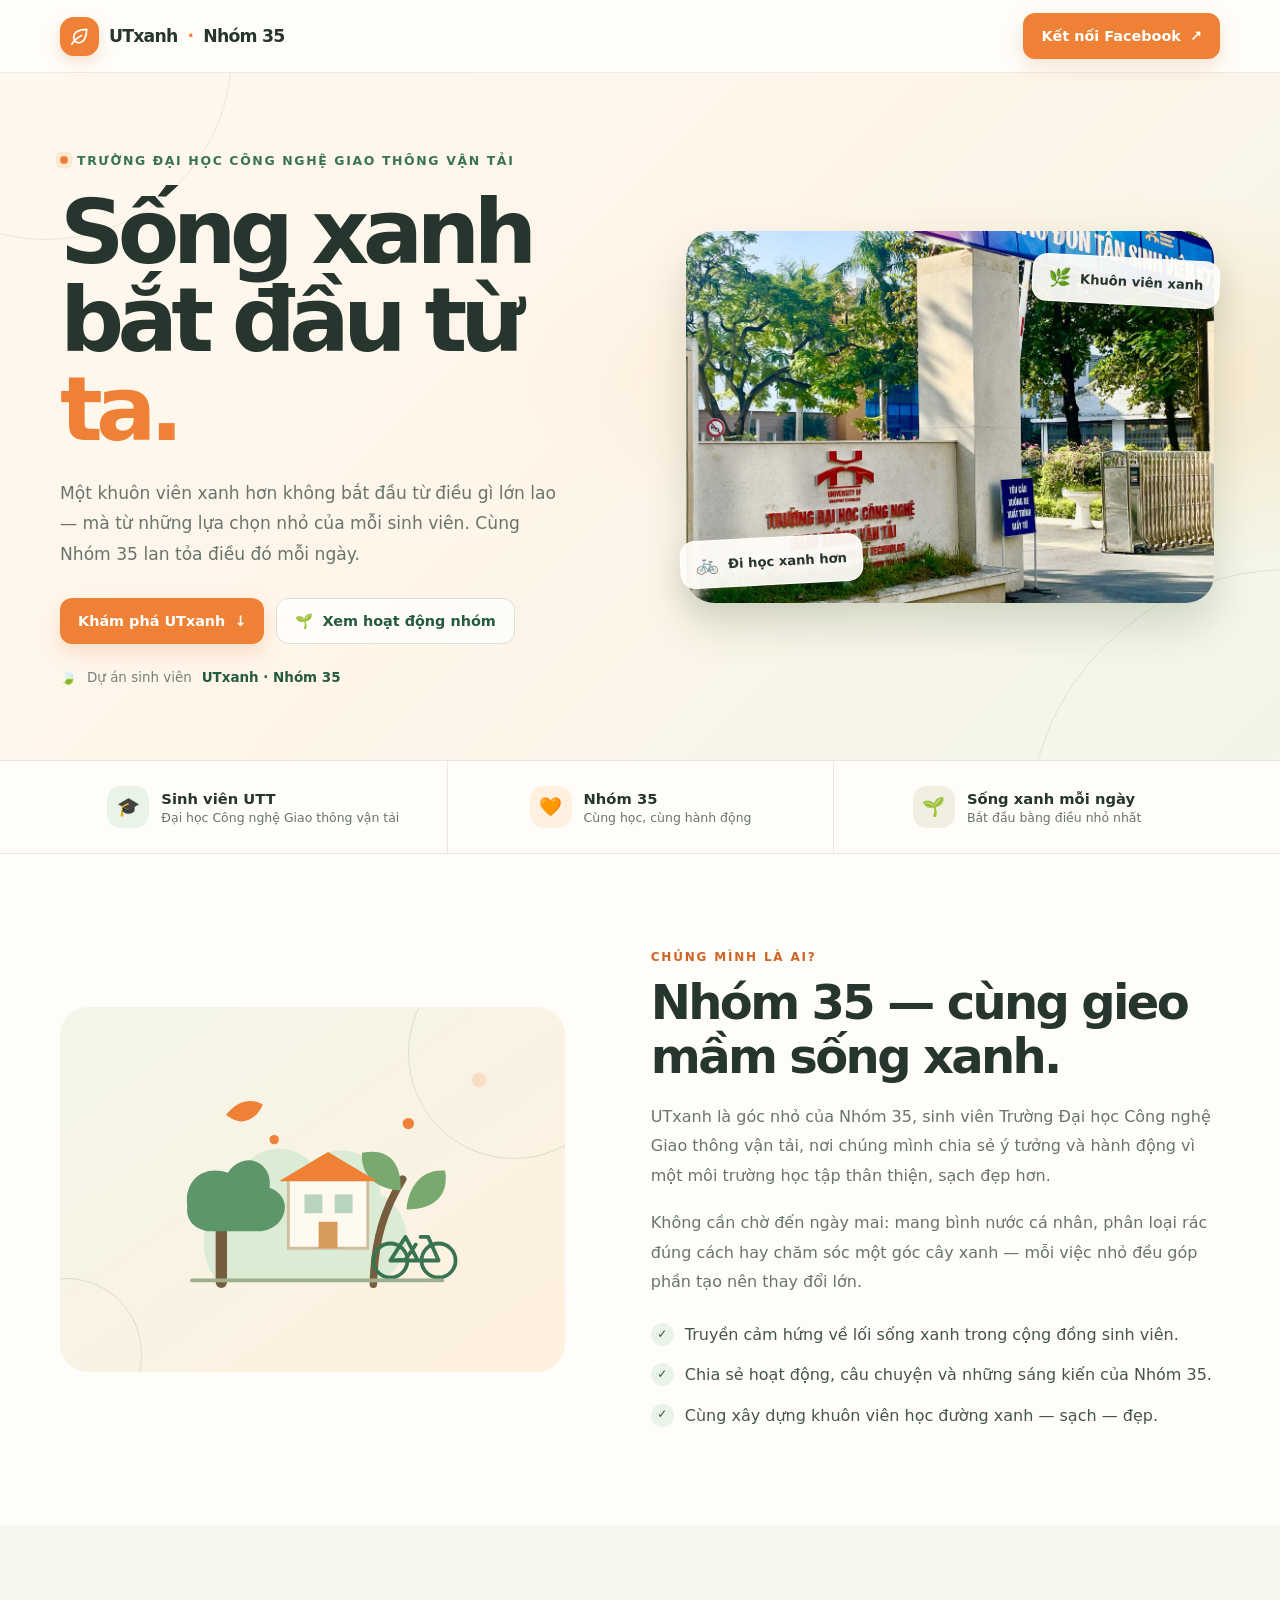
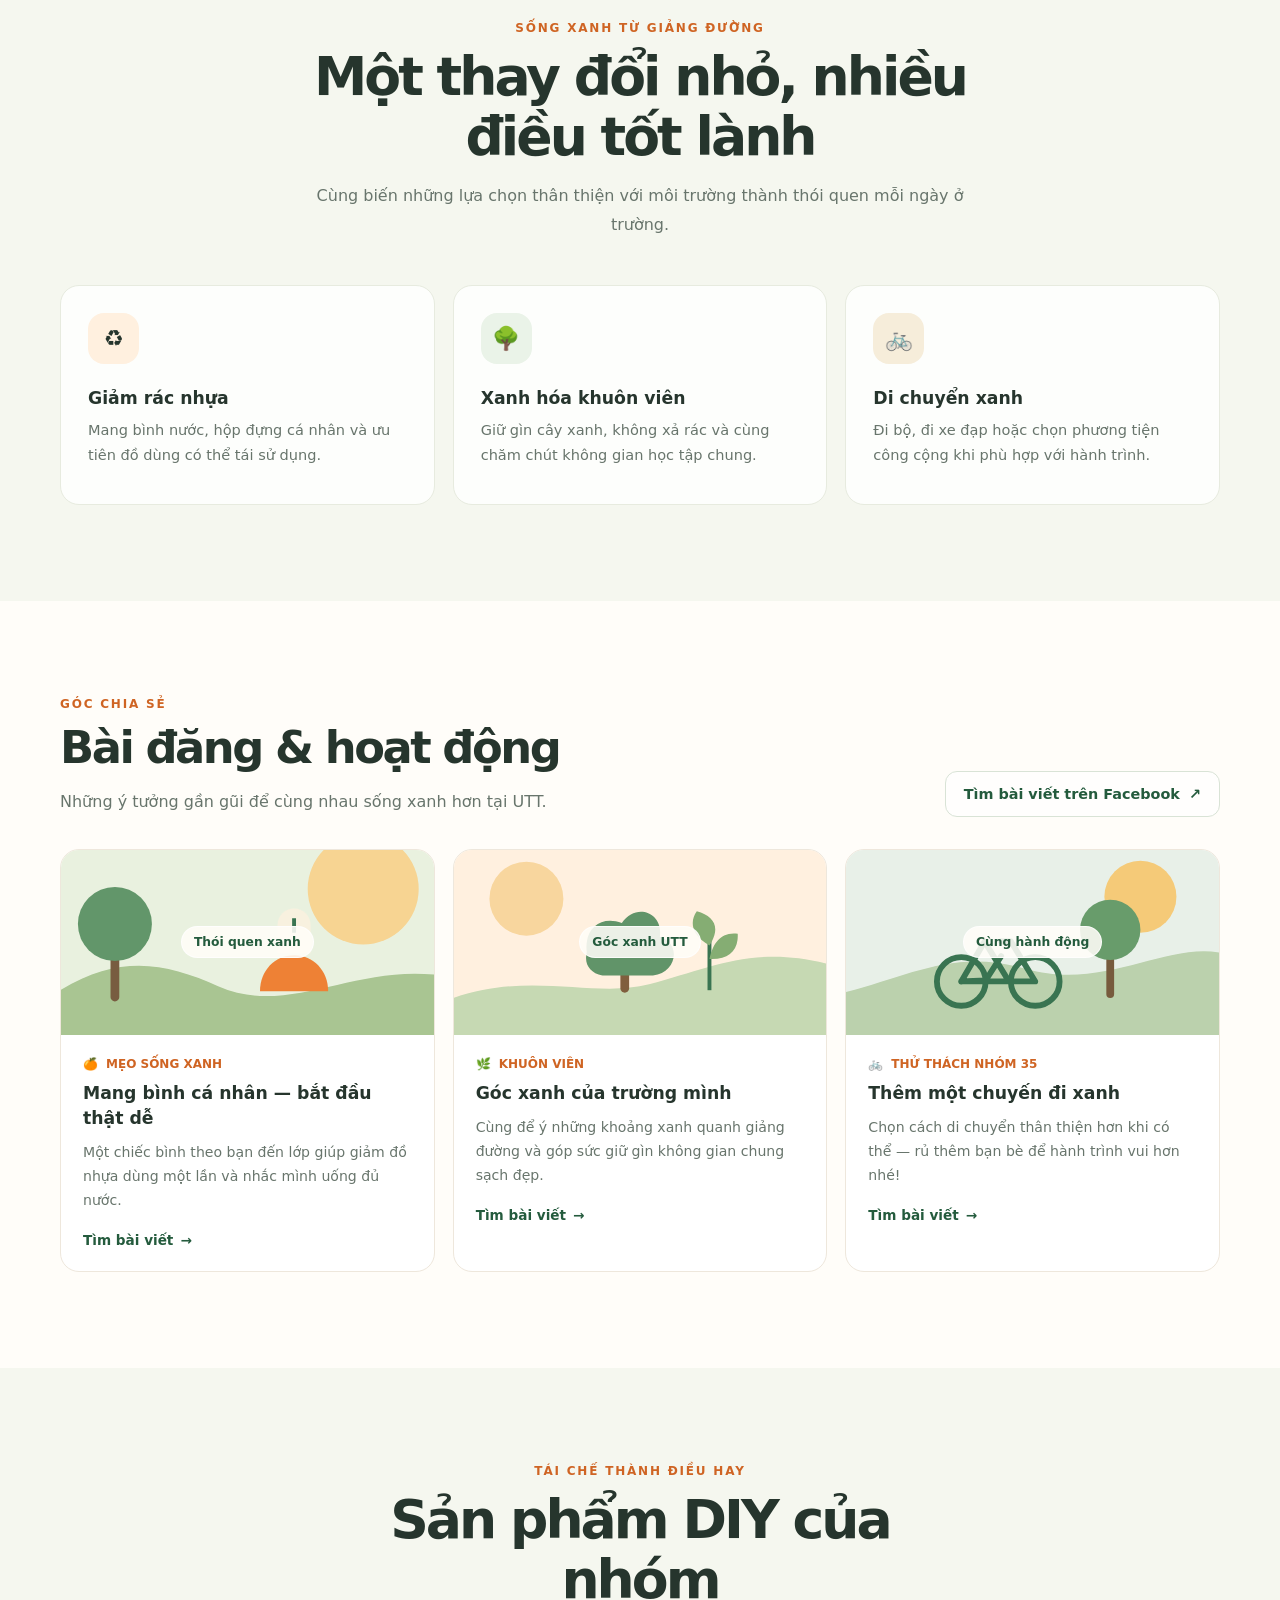
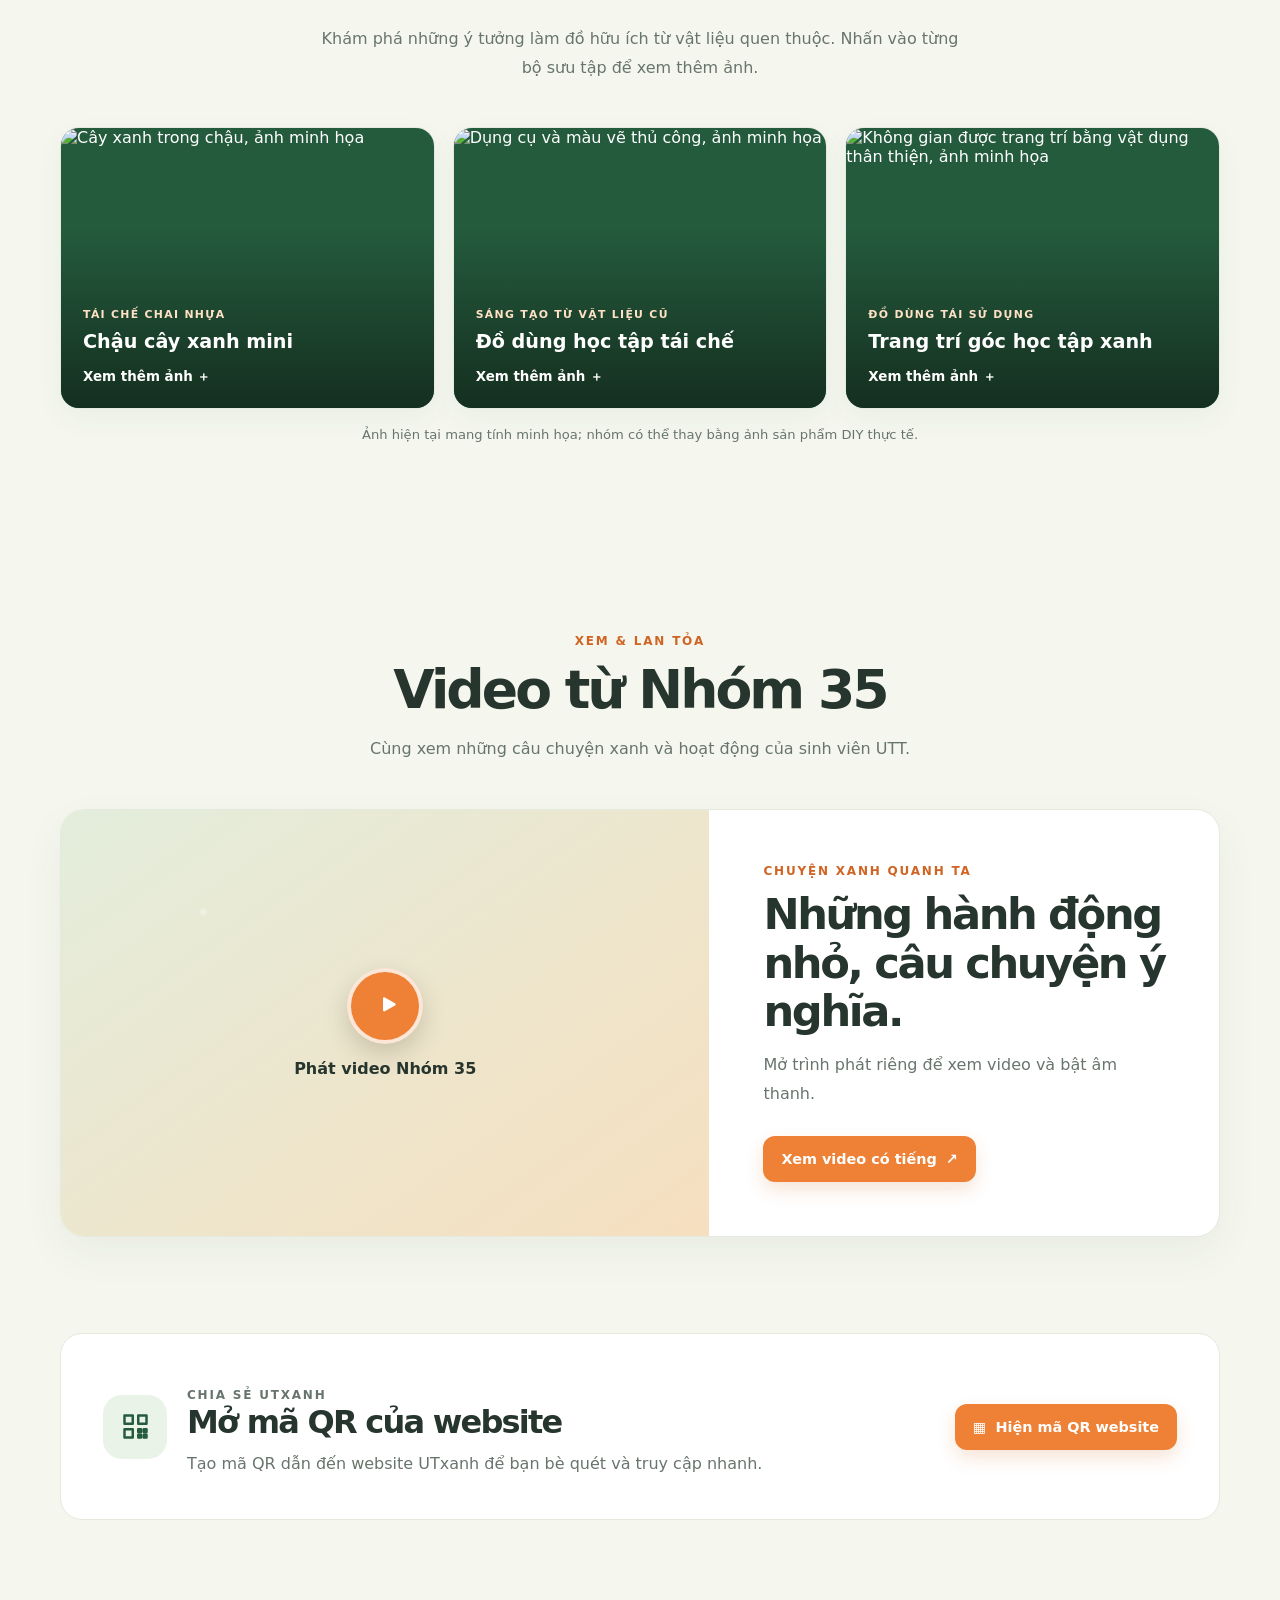
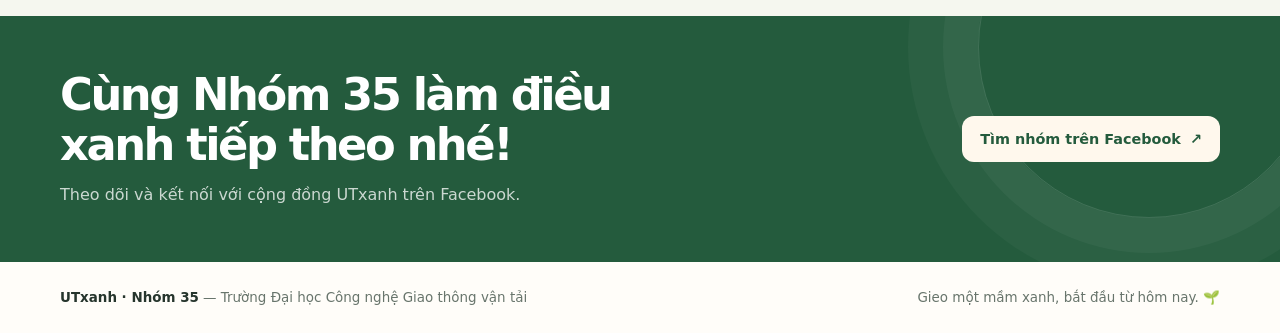
==== commit 41646b82: "update web" ====
--- a/index.html
+++ b/index.html
@@ -35,50 +35,8 @@
           </div>
           <p class="hero-note"><span aria-hidden="true">🍃</span> Dự án sinh viên <strong>UTxanh · Nhóm 35</strong></p>
         </div>
-        <div class="hero-visual" aria-label="Minh họa khuôn viên đại học xanh">
-          <div class="visual-blob" aria-hidden="true"></div>
-          <svg class="campus-art" viewBox="0 0 520 430" role="img" aria-labelledby="campus-title campus-desc">
-            <title id="campus-title">Khuôn viên đại học xanh</title>
-            <desc id="campus-desc">Minh họa tòa nhà trường học, cây xanh, xe đạp và những chiếc lá.</desc>
-            <ellipse cx="265" cy="370" rx="205" ry="25" fill="#78986d" opacity=".16"/>
-            <path d="M71 345c30-37 72-53 115-38 50 18 93 12 132-15 49-34 104-18 137 25v45H71z" fill="#c4d6a8"/>
-            <path d="M106 216h283v129H106z" fill="#fffaf0" stroke="#d3c8aa" stroke-width="4"/>
-            <path d="m91 220 154-89 160 89z" fill="#e88543"/>
-            <path d="M121 217 245 147l127 70" fill="#f2a05a"/>
-            <path d="M224 153h42v22h-42z" fill="#fff4df"/>
-            <path d="M235 168h19v21h-19z" fill="#d87436"/>
-            <path d="M128 238h49v42h-49zM196 238h49v42h-49zM264 238h49v42h-49zM332 238h39v42h-39z" fill="#b8d5c0"/>
-            <path d="M128 238h49v7h-49zM196 238h49v7h-49zM264 238h49v7h-49zM332 238h39v7h-39z" fill="#fff8e9"/>
-            <path d="M224 286h47v59h-47z" fill="#db9b58"/>
-            <path d="M233 293h29v52h-29z" fill="#fff3df"/>
-            <circle cx="256" cy="320" r="2.7" fill="#b56e39"/>
-            <path d="M105 345h284" stroke="#9ba783" stroke-width="5" stroke-linecap="round"/>
-            <g>
-              <path d="M76 342V251" stroke="#795c3d" stroke-width="12" stroke-linecap="round"/>
-              <path d="M40 263c-3-30 21-51 48-39 19-28 55-12 50 18 28 10 22 47-9 51H62c-17-4-25-15-22-30Z" fill="#5c9668"/>
-              <path d="M76 257c7-16 17-25 34-32M75 279c-9-11-17-15-25-18M80 283c12-13 23-18 39-19" stroke="#8db781" stroke-width="3" stroke-linecap="round"/>
-            </g>
-            <g>
-              <path d="M421 344v-66" stroke="#795c3d" stroke-width="9" stroke-linecap="round"/>
-              <circle cx="421" cy="261" r="35" fill="#73a36f"/>
-              <circle cx="395" cy="280" r="23" fill="#609366"/>
-              <circle cx="446" cy="282" r="25" fill="#86ae72"/>
-            </g>
-            <g transform="translate(320 323)" fill="none" stroke="#397451" stroke-width="4">
-              <circle cx="0" cy="25" r="17"/><circle cx="58" cy="25" r="17"/>
-              <path d="m0 25 17-26 14 26H0l18-1 10-17M31 25h27L44-1h-8"/>
-              <path d="M40-5h12M12-5h11" stroke-linecap="round"/>
-            </g>
-            <g fill="#ee8135">
-              <path d="M64 146c11-17 28-19 39-13-8 18-23 26-39 13Z"/>
-              <path d="M407 146c-7-18-1-33 13-40 9 18 5 33-13 40Z"/>
-            </g>
-            <g fill="#397451">
-              <path d="M73 146c-7-18-2-31 11-38 9 17 5 30-11 38Z"/>
-              <path d="M398 145c-11-15-11-29 0-39 13 13 14 27 0 39Z"/>
-            </g>
-            <circle cx="164" cy="189" r="5" fill="#f7c776"/><circle cx="346" cy="188" r="5" fill="#f7c776"/>
-          </svg>
+        <div class="hero-visual">
+          <img class="campus-photo" src="assets/utt-campus.png" alt="Cổng Trường Đại học Công nghệ Giao thông vận tải">
           <div class="float-tag tag-one"><span aria-hidden="true">🌿</span> Khuôn viên xanh</div>
           <div class="float-tag tag-two"><span aria-hidden="true">🚲</span> Đi học xanh hơn</div>
         </div>
--- a/styles.css
+++ b/styles.css
@@ -183,15 +183,17 @@
     min-height: 420px;
     place-items: center;
   }
-  .visual-blob {
-    position: absolute;
-    width: min(440px, 100%);
-    aspect-ratio: 1;
-    border-radius: 46% 54% 55% 45% / 48% 43% 57% 52%;
-    background: #f8dfbd;
-    transform: rotate(-8deg);
-  }
-  .campus-art { position: relative; z-index: 1; width: min(100%, 500px); filter: drop-shadow(0 22px 22px rgb(49 76 46 / 13%)); }
+  .campus-photo {
+    position: relative;
+    z-index: 1;
+    display: block;
+    width: min(100%, 528px);
+    aspect-ratio: 1.42;
+    border-radius: 28px;
+    object-fit: cover;
+    object-position: 58% center;
+    box-shadow: 0 22px 40px rgb(49 76 46 / 18%);
+  }
   .float-tag {
     position: absolute;
     z-index: 2;
@@ -604,7 +606,7 @@
     .hero-intro { margin-right: auto; margin-left: auto; }
     .hero-actions, .hero-note { justify-content: center; }
     .hero-visual { min-height: 380px; }
-    .campus-art { width: min(100%, 440px); }
+    .campus-photo { width: min(100%, 440px); }
     .tag-one { right: 5%; }
     .tag-two { left: 5%; }
     .about-grid { grid-template-columns: 1fr; }
@@ -628,7 +630,6 @@
     .hero-actions { display: grid; }
     .hero-actions > a { width: 100%; }
     .hero-visual { min-height: 300px; margin-top: 10px; }
-    .visual-blob { width: 88%; }
     .float-tag { padding: 10px 12px; font-size: .74rem; }
     .tag-one { top: 7%; }
     .tag-two { bottom: 4%; }
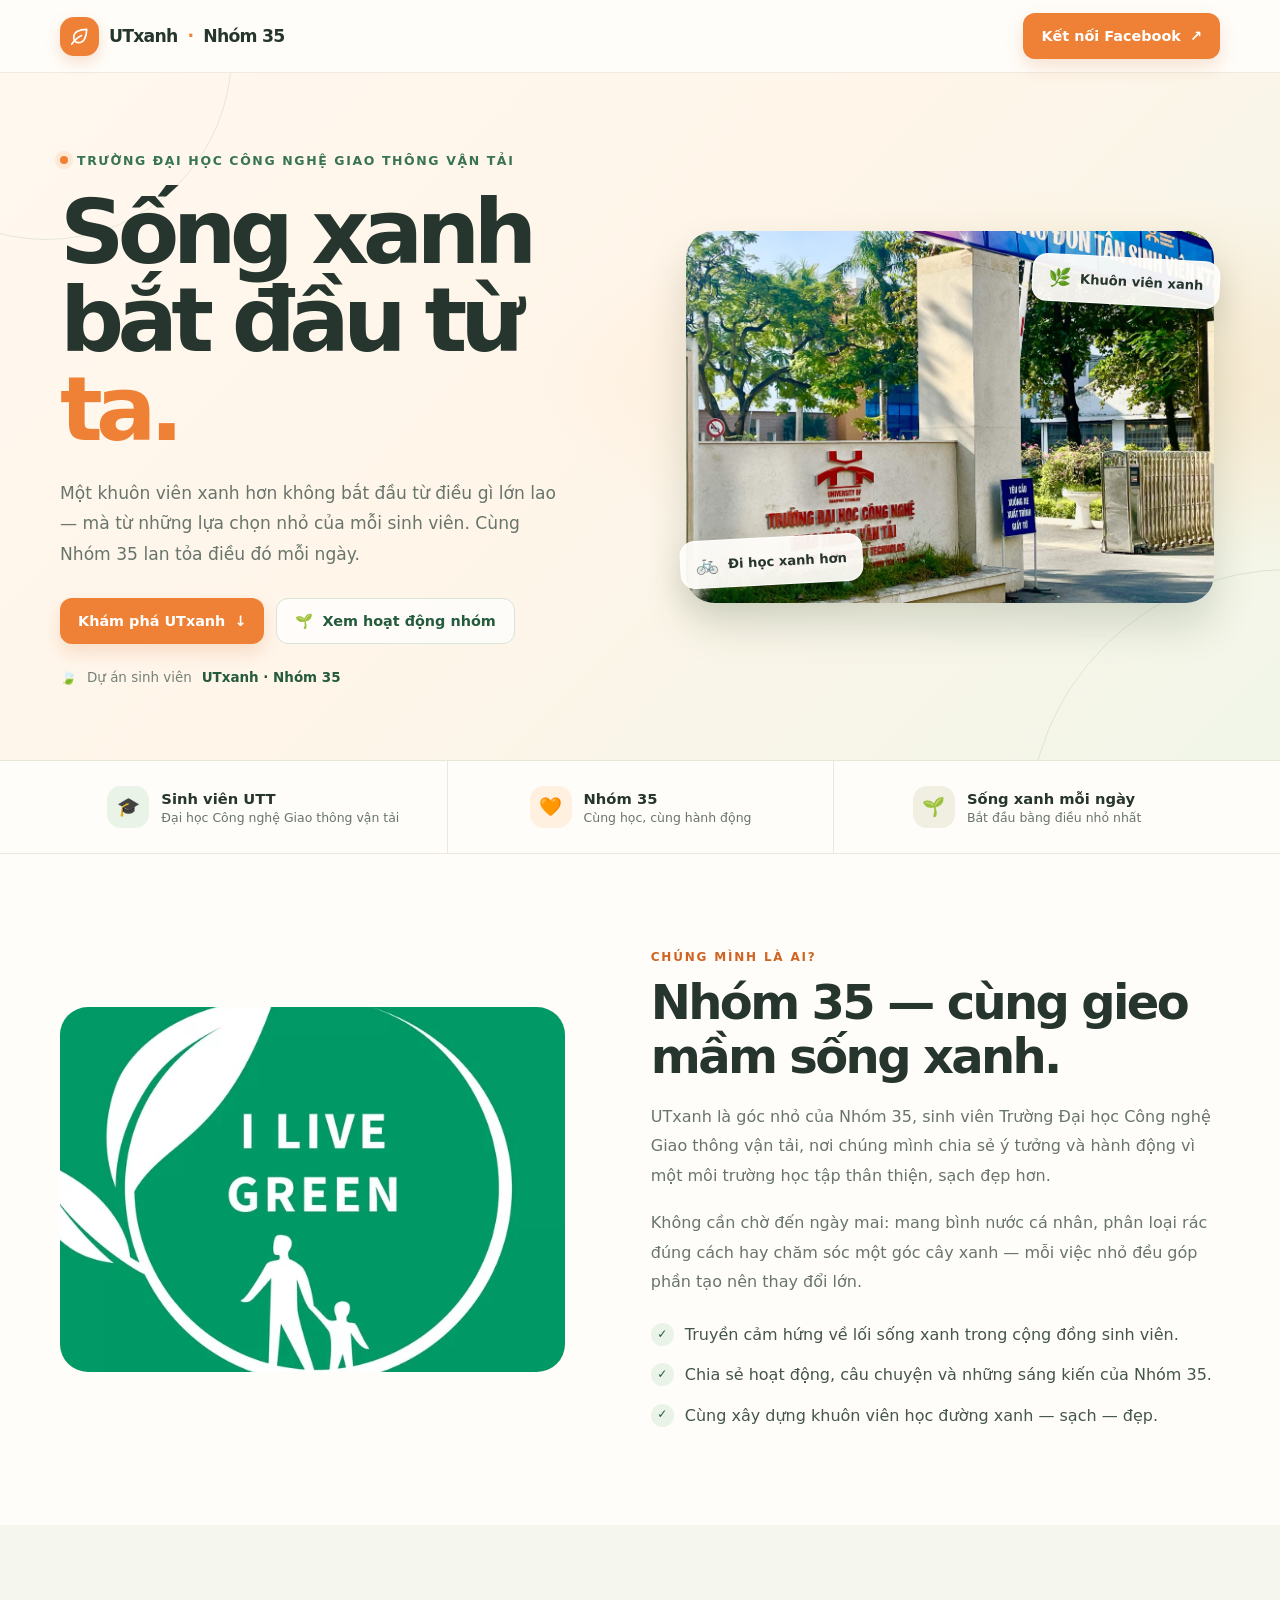
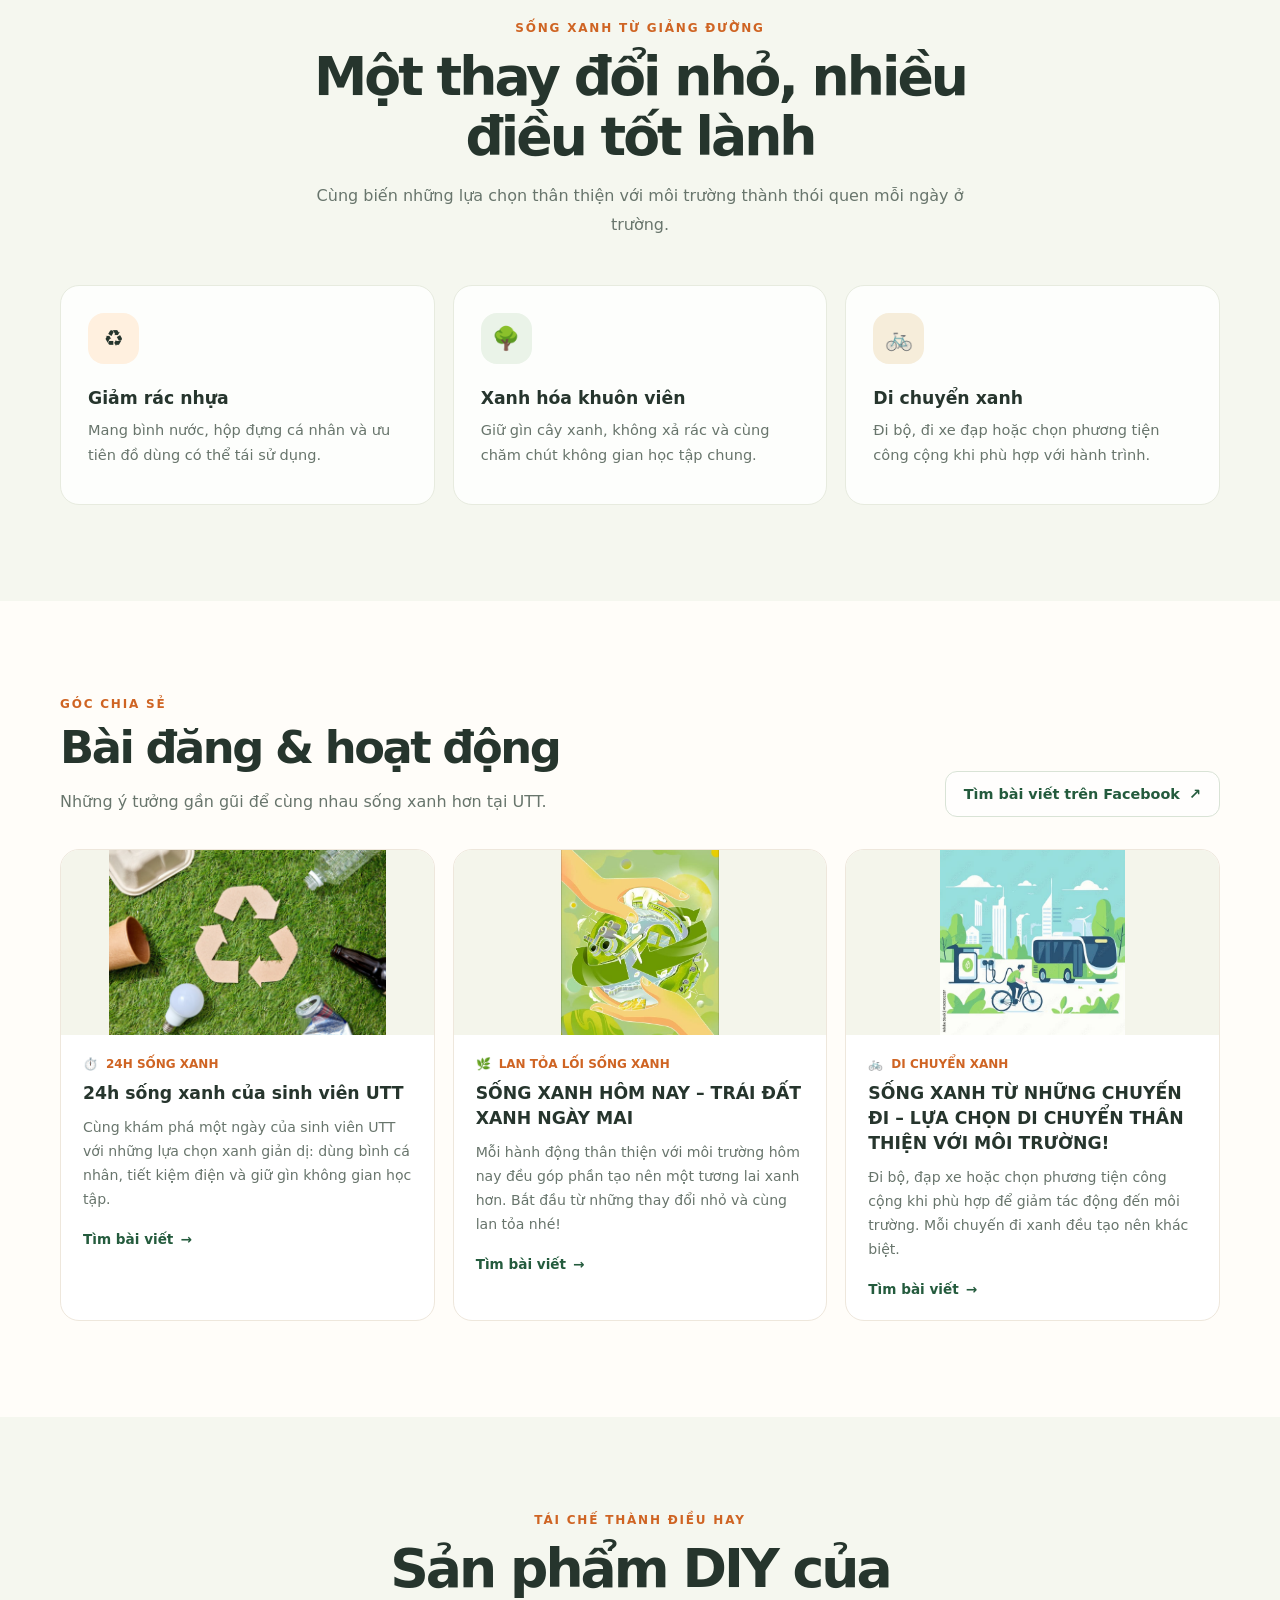
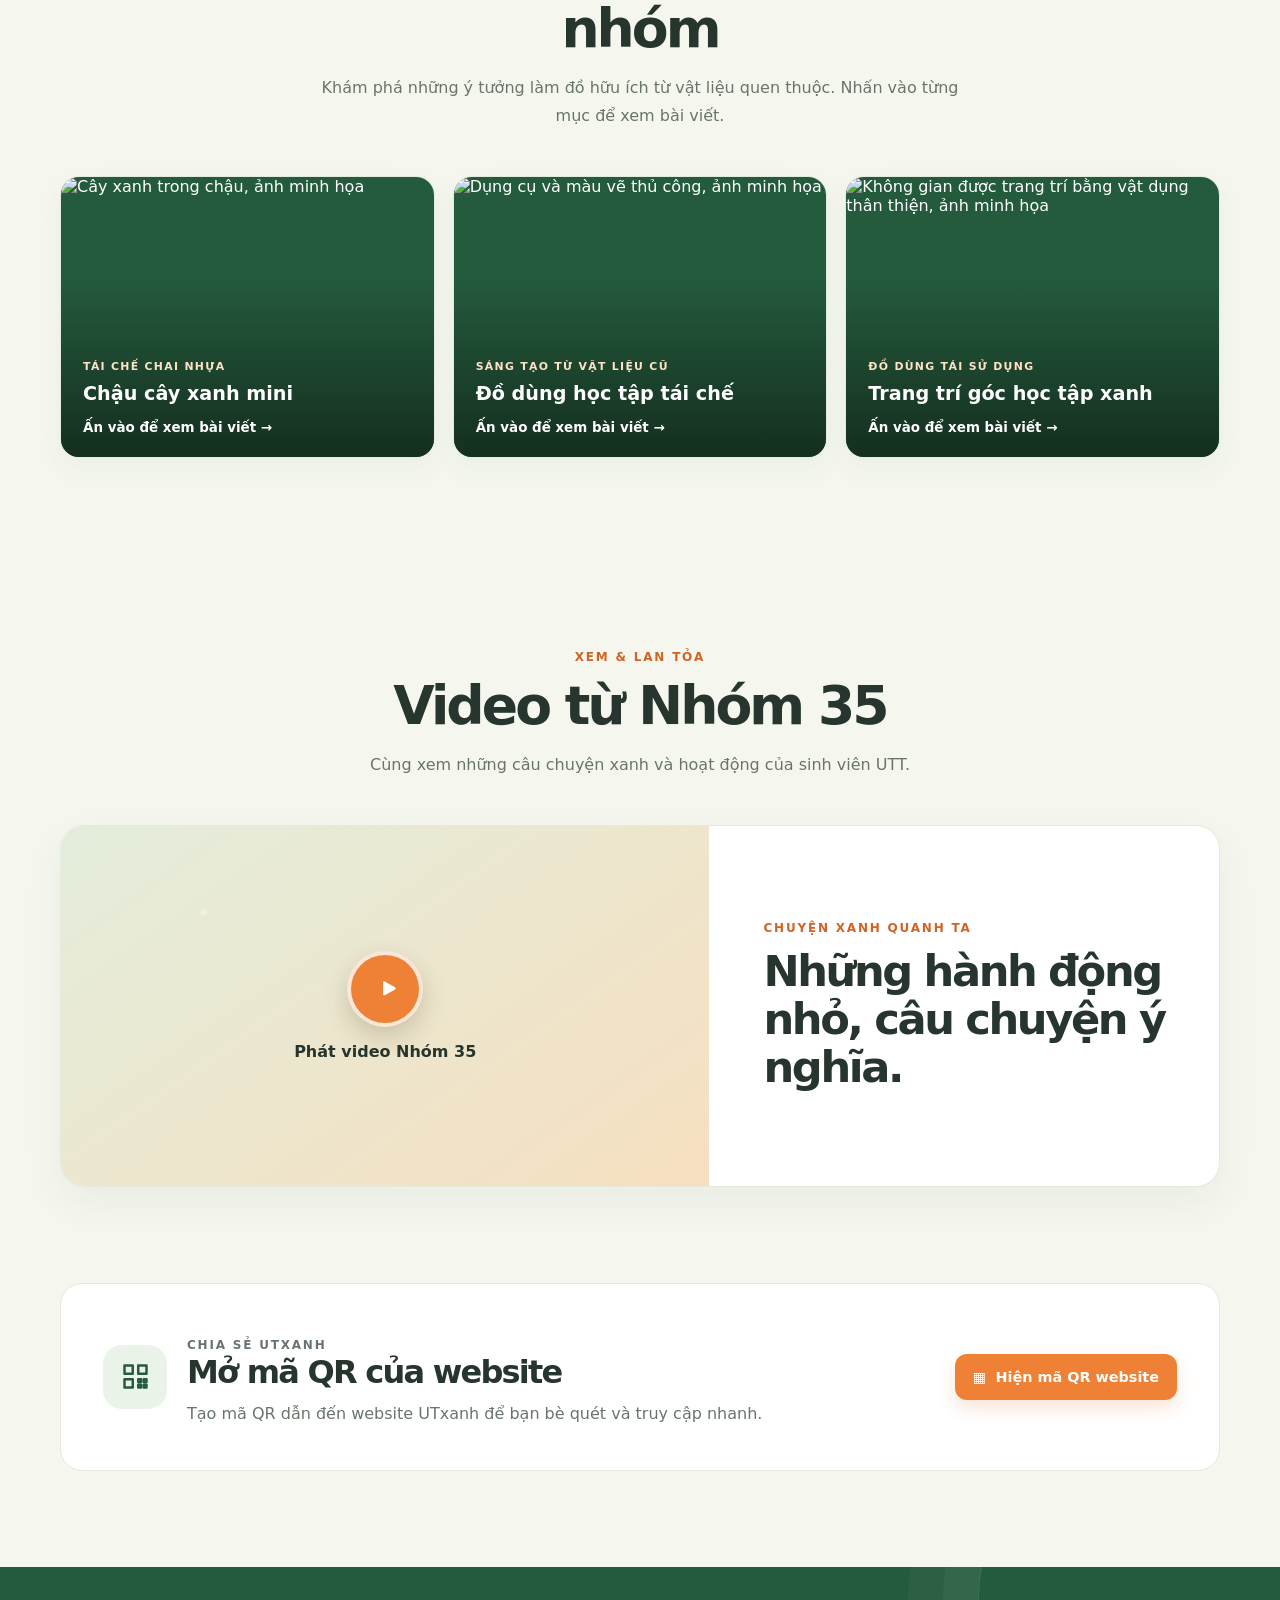
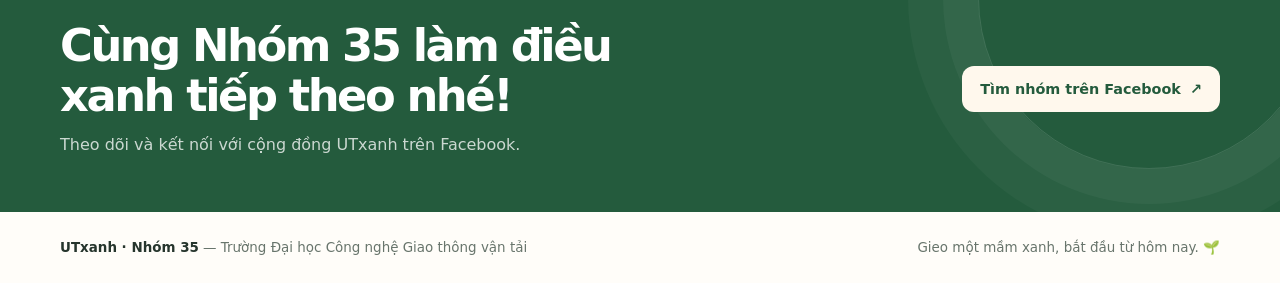
==== commit 8a6c3b07: "Maybe done :DD" ====
--- a/index.html
+++ b/index.html
@@ -53,24 +53,8 @@
 
     <section class="section about" id="gioi-thieu" aria-labelledby="about-title">
       <div class="about-grid wrap">
-        <div class="about-art" aria-hidden="true">
-          <svg viewBox="0 0 360 300" fill="none">
-            <path d="M79 247c-24-35-15-74 17-96 8-43 56-58 83-30 33-28 77-6 73 34 37 18 37 70 2 91H79Z" fill="#dcebd4"/>
-            <path d="M84 248V159" stroke="#765d3e" stroke-width="12" stroke-linecap="round"/>
-            <path d="M48 168c-4-28 17-45 43-36 17-25 48-11 44 16 26 9 19 42-8 46H69c-15-3-23-13-21-26Z" fill="#5d966b"/>
-            <path d="M245 250c1-48 12-80 31-111" stroke="#765d3e" stroke-width="8" stroke-linecap="round"/>
-            <path d="M274 151c-30-2-43-20-41-40 26-5 42 8 41 40ZM280 171c3-29 20-43 41-41 4 25-10 41-41 41Z" fill="#78a96f"/>
-            <path d="m155 139 42-24 42 24v73h-84z" fill="#fffaf0" stroke="#cfbea0" stroke-width="3"/>
-            <path d="m145 141 52-31 52 31z" fill="#ee8135"/>
-            <path d="M172 155h19v20h-19zM204 155h19v20h-19z" fill="#b9d4be"/>
-            <path d="M187 184h20v28h-20z" fill="#d79b5b"/>
-            <circle cx="263" cy="225" r="18" stroke="#397451" stroke-width="4"/>
-            <circle cx="314" cy="225" r="18" stroke="#397451" stroke-width="4"/>
-            <path d="m263 225 16-25 13 25h-29l16-1 11-16M292 225h22l-11-25h-8" stroke="#397451" stroke-width="4" stroke-linecap="round" stroke-linejoin="round"/>
-            <path d="M53 246h265" stroke="#9eae8f" stroke-width="4" stroke-linecap="round"/>
-            <circle cx="140" cy="97" r="5" fill="#ee8135"/><circle cx="282" cy="80" r="6" fill="#ee8135"/>
-            <path d="M89 71c12-16 28-18 39-11-8 17-23 24-39 11Z" fill="#ee8135"/>
-          </svg>
+        <div class="about-art">
+          <img src="assets/about-green-living.png?v=3" alt="Biểu tượng I Live Green với hình người lớn và trẻ nhỏ trong vòng lá xanh">
         </div>
         <div class="about-copy">
           <p class="section-label">Chúng mình là ai?</p>
@@ -121,43 +105,40 @@
             <h2 id="posts-title">Bài đăng & hoạt động</h2>
             <p class="section-desc">Những ý tưởng gần gũi để cùng nhau sống xanh hơn tại UTT.</p>
           </div>
-          <a class="button-secondary" href="https://www.facebook.com/search/top?q=UTxanh%20Nh%C3%B3m%2035" target="_blank" rel="noopener noreferrer">Tìm bài viết trên Facebook <span aria-hidden="true">↗</span></a>
+          <a class="button-secondary" href="https://www.facebook.com/share/g/1EtN9a9rte/?mibextid=wwXIfr" target="_blank" rel="noopener noreferrer">Tìm bài viết trên Facebook <span aria-hidden="true">↗</span></a>
         </div>
         <div class="post-grid">
           <article class="post-card">
             <div class="post-cover">
-              <svg viewBox="0 0 400 190" preserveAspectRatio="xMidYMid slice" aria-hidden="true"><rect width="400" height="190" fill="#e9f1df"/><circle cx="319" cy="40" r="57" fill="#f7d492"/><path d="M0 149c66-43 114-34 170-9 72 32 141-24 230-11v61H0z" fill="#a9c592"/><path d="M64 151V89" stroke="#785c40" stroke-width="9" stroke-linecap="round"/><circle cx="64" cy="76" r="38" fill="#62966a"/><path d="M213 145c0-21 15-37 35-37s35 16 35 37" fill="#ee8135"/><path d="M231 106V77a17 17 0 0 1 34 0v29" fill="#f8f1df"/><path d="M248 70v15" stroke="#397451" stroke-width="4"/></svg>
-              <span class="cover-label">Thói quen xanh</span>
+              <img src="assets/post-24h-song-xanh.png?v=2" alt="Biểu tượng tái chế cùng các vật dụng có thể tái sử dụng trên nền cỏ xanh">
             </div>
             <div class="post-body">
-              <p class="post-meta"><span aria-hidden="true">🍊</span> MẸO SỐNG XANH</p>
-              <h3>Mang bình cá nhân — bắt đầu thật dễ</h3>
-              <p>Một chiếc bình theo bạn đến lớp giúp giảm đồ nhựa dùng một lần và nhắc mình uống đủ nước.</p>
-              <a class="text-link" href="https://www.facebook.com/search/top?q=UTxanh%20Nh%C3%B3m%2035%20b%C3%ACnh%20n%C6%B0%E1%BB%9Bc" target="_blank" rel="noopener noreferrer">Tìm bài viết <span aria-hidden="true">→</span></a>
+              <p class="post-meta"><span aria-hidden="true">⏱️</span> 24H SỐNG XANH</p>
+              <h3>24h sống xanh của sinh viên UTT</h3>
+              <p>Cùng khám phá một ngày của sinh viên UTT với những lựa chọn xanh giản dị: dùng bình cá nhân, tiết kiệm điện và giữ gìn không gian học tập.</p>
+              <a class="text-link" href="https://www.facebook.com/share/v/19jQjuu2Gs/" target="_blank" rel="noopener noreferrer">Tìm bài viết <span aria-hidden="true">→</span></a>
             </div>
           </article>
           <article class="post-card">
             <div class="post-cover">
-              <svg viewBox="0 0 400 190" preserveAspectRatio="xMidYMid slice" aria-hidden="true"><rect width="400" height="190" fill="#fff0df"/><circle cx="83" cy="50" r="38" fill="#f8d69e"/><path d="M0 155c82-33 151-2 209-17 67-18 111-42 191-19v71H0z" fill="#c6d9b3"/><path d="M184 142V96" stroke="#805e3d" stroke-width="9" stroke-linecap="round"/><path d="M145 105c-3-24 14-38 36-30 15-22 43-10 39 14 23 8 17 37-7 40h-52c-13-3-19-12-16-24Z" fill="#619469"/><path d="M271 144v-55" stroke="#397451" stroke-width="4"/><path d="M271 98c-18-10-21-24-13-35 18 5 25 17 13 35ZM271 112c4-20 15-28 29-26 1 17-9 27-29 26Z" fill="#85ad73"/></svg>
-              <span class="cover-label">Góc xanh UTT</span>
+              <img src="assets/post-song-xanh-hom-nay.png" alt="Minh họa đôi tay nâng đỡ Trái Đất với các phương tiện và năng lượng xanh">
             </div>
             <div class="post-body">
-              <p class="post-meta"><span aria-hidden="true">🌿</span> KHUÔN VIÊN</p>
-              <h3>Góc xanh của trường mình</h3>
-              <p>Cùng để ý những khoảng xanh quanh giảng đường và góp sức giữ gìn không gian chung sạch đẹp.</p>
-              <a class="text-link" href="https://www.facebook.com/search/top?q=UTxanh%20Nh%C3%B3m%2035%20khu%C3%B4n%20vi%C3%AAn" target="_blank" rel="noopener noreferrer">Tìm bài viết <span aria-hidden="true">→</span></a>
+              <p class="post-meta"><span aria-hidden="true">🌿</span> LAN TỎA LỐI SỐNG XANH</p>
+              <h3>SỐNG XANH HÔM NAY – TRÁI ĐẤT XANH NGÀY MAI</h3>
+              <p>Mỗi hành động thân thiện với môi trường hôm nay đều góp phần tạo nên một tương lai xanh hơn. Bắt đầu từ những thay đổi nhỏ và cùng lan tỏa nhé!</p>
+              <a class="text-link" href="https://www.facebook.com/share/p/1EbwzxBYvZ/?mibextid=wwXIfr" target="_blank" rel="noopener noreferrer">Tìm bài viết <span aria-hidden="true">→</span></a>
             </div>
           </article>
           <article class="post-card">
             <div class="post-cover">
-              <svg viewBox="0 0 400 190" preserveAspectRatio="xMidYMid slice" aria-hidden="true"><rect width="400" height="190" fill="#e8f0e8"/><circle cx="311" cy="48" r="37" fill="#f5ca78"/><path d="M0 148c71-17 119-48 193-26 83 24 147-31 207-15v83H0z" fill="#bbd1ad"/><circle cx="127" cy="135" r="25" fill="none" stroke="#397451" stroke-width="6"/><circle cx="203" cy="135" r="25" fill="none" stroke="#397451" stroke-width="6"/><path d="m127 135 24-41 25 41h-49l25-1 16-25M176 135h27l-25-41h-10" fill="none" stroke="#397451" stroke-width="6" stroke-linejoin="round" stroke-linecap="round"/><path d="M280 148v-54" stroke="#775b3d" stroke-width="8" stroke-linecap="round"/><circle cx="280" cy="82" r="31" fill="#689c6b"/></svg>
-              <span class="cover-label">Cùng hành động</span>
+              <img src="assets/post-di-chuyen-xanh.png" alt="Minh họa xe buýt điện và xe đạp trong thành phố xanh">
             </div>
             <div class="post-body">
-              <p class="post-meta"><span aria-hidden="true">🚲</span> THỬ THÁCH NHÓM 35</p>
-              <h3>Thêm một chuyến đi xanh</h3>
-              <p>Chọn cách di chuyển thân thiện hơn khi có thể — rủ thêm bạn bè để hành trình vui hơn nhé!</p>
-              <a class="text-link" href="https://www.facebook.com/search/top?q=UTxanh%20Nh%C3%B3m%2035%20di%20chuy%E1%BB%83n%20xanh" target="_blank" rel="noopener noreferrer">Tìm bài viết <span aria-hidden="true">→</span></a>
+              <p class="post-meta"><span aria-hidden="true">🚲</span> DI CHUYỂN XANH</p>
+              <h3>SỐNG XANH TỪ NHỮNG CHUYẾN ĐI – LỰA CHỌN DI CHUYỂN THÂN THIỆN VỚI MÔI TRƯỜNG!</h3>
+              <p>Đi bộ, đạp xe hoặc chọn phương tiện công cộng khi phù hợp để giảm tác động đến môi trường. Mỗi chuyến đi xanh đều tạo nên khác biệt.</p>
+              <a class="text-link" href="https://www.facebook.com/share/p/1E1HPtcLDC/?mibextid=wwXIfr" target="_blank" rel="noopener noreferrer">Tìm bài viết <span aria-hidden="true">→</span></a>
             </div>
           </article>
         </div>
@@ -169,71 +150,40 @@
         <div class="section-heading">
           <p class="section-label">Tái chế thành điều hay</p>
           <h2 id="diy-title">Sản phẩm DIY của nhóm</h2>
-          <p class="section-desc">Khám phá những ý tưởng làm đồ hữu ích từ vật liệu quen thuộc. Nhấn vào từng bộ sưu tập để xem thêm ảnh.</p>
+          <p class="section-desc">Khám phá những ý tưởng làm đồ hữu ích từ vật liệu quen thuộc. Nhấn vào từng mục để xem bài viết.</p>
         </div>
         <div class="diy-grid">
-          <details class="diy-card">
-            <summary class="diy-summary">
+          <a class="diy-card diy-link" href="https://www.facebook.com/share/p/1CSSV6wJQZ/?mibextid=wwXIfr" target="_blank" rel="noopener noreferrer">
+            <div class="diy-summary">
               <img src="https://images.unsplash.com/photo-1497250681960-ef046c08a56e?auto=format&fit=crop&w=900&q=80" alt="Cây xanh trong chậu, ảnh minh họa">
               <span class="diy-summary-copy">
                 <span class="diy-category">TÁI CHẾ CHAI NHỰA</span>
                 <span class="diy-title">Chậu cây xanh mini</span>
-                <span class="diy-action"><span class="diy-action-closed">Xem thêm ảnh <span aria-hidden="true">＋</span></span><span class="diy-action-open">Thu gọn ảnh <span aria-hidden="true">−</span></span></span>
+                <span class="diy-action">Ấn vào để xem bài viết <span aria-hidden="true">→</span></span>
               </span>
-            </summary>
-            <div class="diy-gallery" aria-label="Ảnh minh họa chậu cây xanh mini">
-              <figure>
-                <img src="https://images.unsplash.com/photo-1485955900006-10f4d324d411?auto=format&fit=crop&w=700&q=80" alt="Cây nhỏ trồng trong chậu, ảnh minh họa" loading="lazy">
-                <figcaption>Góc xanh từ vật dụng cũ</figcaption>
-              </figure>
-              <figure>
-                <img src="https://images.unsplash.com/photo-1501004318641-b39e6451bec6?auto=format&fit=crop&w=700&q=80" alt="Nhiều chậu cây xanh, ảnh minh họa" loading="lazy">
-                <figcaption>Thêm màu xanh cho bàn học</figcaption>
-              </figure>
-            </div>
-          </details>
-          <details class="diy-card">
-            <summary class="diy-summary">
+            </div>
+          </a>
+          <a class="diy-card diy-link" href="https://www.facebook.com/share/p/19rfankaQk/?mibextid=wwXIfr" target="_blank" rel="noopener noreferrer">
+            <div class="diy-summary">
               <img src="https://images.unsplash.com/photo-1513364776144-60967b0f800f?auto=format&fit=crop&w=900&q=80" alt="Dụng cụ và màu vẽ thủ công, ảnh minh họa">
               <span class="diy-summary-copy">
                 <span class="diy-category">SÁNG TẠO TỪ VẬT LIỆU CŨ</span>
                 <span class="diy-title">Đồ dùng học tập tái chế</span>
-                <span class="diy-action"><span class="diy-action-closed">Xem thêm ảnh <span aria-hidden="true">＋</span></span><span class="diy-action-open">Thu gọn ảnh <span aria-hidden="true">−</span></span></span>
+                <span class="diy-action">Ấn vào để xem bài viết <span aria-hidden="true">→</span></span>
               </span>
-            </summary>
-            <div class="diy-gallery" aria-label="Ảnh minh họa đồ dùng học tập tái chế">
-              <figure>
-                <img src="https://images.unsplash.com/photo-1452860606245-08befc0ff44b?auto=format&fit=crop&w=700&q=80" alt="Vật liệu sáng tạo thủ công, ảnh minh họa" loading="lazy">
-                <figcaption>Tận dụng vật liệu sẵn có</figcaption>
-              </figure>
-              <figure>
-                <img src="https://images.unsplash.com/photo-1513519245088-0e12902e5a38?auto=format&fit=crop&w=700&q=80" alt="Đồ trang trí thủ công trong không gian sống, ảnh minh họa" loading="lazy">
-                <figcaption>Biến ý tưởng thành vật dụng</figcaption>
-              </figure>
-            </div>
-          </details>
-          <details class="diy-card">
-            <summary class="diy-summary">
+            </div>
+          </a>
+          <a class="diy-card diy-link" href="https://www.facebook.com/share/p/19hWjHN5wv/?mibextid=wwXIfr" target="_blank" rel="noopener noreferrer">
+            <div class="diy-summary">
               <img src="https://images.unsplash.com/photo-1494438639946-1ebd1d20bf85?auto=format&fit=crop&w=900&q=80" alt="Không gian được trang trí bằng vật dụng thân thiện, ảnh minh họa">
               <span class="diy-summary-copy">
                 <span class="diy-category">ĐỒ DÙNG TÁI SỬ DỤNG</span>
                 <span class="diy-title">Trang trí góc học tập xanh</span>
-                <span class="diy-action"><span class="diy-action-closed">Xem thêm ảnh <span aria-hidden="true">＋</span></span><span class="diy-action-open">Thu gọn ảnh <span aria-hidden="true">−</span></span></span>
+                <span class="diy-action">Ấn vào để xem bài viết <span aria-hidden="true">→</span></span>
               </span>
-            </summary>
-            <div class="diy-gallery" aria-label="Ảnh minh họa trang trí góc học tập xanh">
-              <figure>
-                <img src="https://images.unsplash.com/photo-1497366754035-f200968a6e72?auto=format&fit=crop&w=700&q=80" alt="Góc làm việc có cây xanh, ảnh minh họa" loading="lazy">
-                <figcaption>Tạo không gian học tập dễ chịu</figcaption>
-              </figure>
-              <figure>
-                <img src="https://images.unsplash.com/photo-1497366811353-6870744d04b2?auto=format&fit=crop&w=700&q=80" alt="Bàn làm việc sáng thoáng, ảnh minh họa" loading="lazy">
-                <figcaption>Sắp xếp gọn gàng, dùng lâu bền</figcaption>
-              </figure>
-            </div>
-          </details>
-        </div>
-        <p class="diy-note">Ảnh hiện tại mang tính minh họa; nhóm có thể thay bằng ảnh sản phẩm DIY thực tế.</p>
+            </div>
+          </a>
+        </div>
       </div>
     </section>
 
@@ -254,8 +204,6 @@
           <div class="video-copy">
             <p class="section-label">Chuyện xanh quanh ta</p>
             <h2>Những hành động nhỏ, câu chuyện ý nghĩa.</h2>
-            <p>Mở trình phát riêng để xem video và bật âm thanh.</p>
-            <a class="button" href="video.html">Xem video có tiếng <span aria-hidden="true">↗</span></a>
           </div>
         </div>
       </div>
--- a/styles.css
+++ b/styles.css
@@ -286,7 +286,7 @@
   }
   .about-art::before { left: -70px; bottom: -58px; }
   .about-art::after { right: -55px; top: -60px; width: 210px; height: 210px; }
-  .about-art svg { position: relative; z-index: 1; width: min(90%, 340px); }
+  .about-art img { position: absolute; z-index: 1; inset: 0; width: 100%; height: 100%; object-fit: cover; object-position: center; transform: scale(1.2); }
   .about-copy .section-label { text-align: left; }
   .about-copy h2 { font-size: clamp(2rem, 4vw, 3rem); }
   .about-copy > p:not(.section-label) { margin: 18px 0 0; color: var(--muted); line-height: 1.85; }
@@ -347,18 +347,7 @@
   }
   .post-card:hover { transform: translateY(-4px); box-shadow: 0 14px 30px rgb(61 62 42 / 8%); }
   .post-cover { position: relative; display: grid; min-height: 185px; overflow: hidden; place-items: center; }
-  .post-cover svg { width: 100%; height: 100%; position: absolute; inset: 0; }
-  .post-cover .cover-label {
-    position: relative;
-    z-index: 1;
-    padding: 8px 12px;
-    border: 1px solid rgb(255 255 255 / 80%);
-    border-radius: 100px;
-    background: rgb(255 253 249 / 88%);
-    color: var(--green-dark);
-    font-size: .77rem;
-    font-weight: 800;
-  }
+  .post-cover img { position: absolute; inset: 0; width: 100%; height: 100%; object-fit: contain; background: #f4f5eb; }
   .post-body { padding: 22px; }
   .post-meta { display: flex; align-items: center; gap: 8px; margin: 0 0 10px; color: var(--orange-dark); font-size: .75rem; font-weight: 800; }
   .post-body h3 { margin: 0; font-size: 1.08rem; line-height: 1.45; }
@@ -369,12 +358,14 @@
   .diy { background: #f5f7ef; }
   .diy-grid { display: grid; grid-template-columns: repeat(3, minmax(0, 1fr)); align-items: start; gap: 18px; }
   .diy-card {
+    display: block;
     overflow: hidden;
     border: 1px solid #e4eadd;
     border-radius: 19px;
     background: white;
     box-shadow: 0 10px 28px rgb(49 76 46 / 5%);
   }
+  .diy-link { color: inherit; text-decoration: none; }
   .diy-summary {
     position: relative;
     display: flex;
@@ -387,7 +378,6 @@
     cursor: pointer;
     list-style: none;
   }
-  .diy-summary::-webkit-details-marker { display: none; }
   .diy-summary::after {
     position: absolute;
     inset: 35% 0 0;
@@ -407,13 +397,7 @@
   .diy-category { color: #ffe1c5; font-size: .68rem; font-weight: 850; letter-spacing: .12em; }
   .diy-title { font-size: 1.2rem; font-weight: 800; line-height: 1.35; }
   .diy-action { margin-top: 5px; color: white; font-size: .84rem; font-weight: 750; }
-  .diy-action-open, .diy-card[open] .diy-action-closed { display: none; }
-  .diy-card[open] .diy-action-open { display: inline; }
-  .diy-summary:focus-visible { outline: 3px solid var(--orange); outline-offset: -5px; }
-  .diy-gallery { display: grid; grid-template-columns: repeat(2, minmax(0, 1fr)); gap: 10px; padding: 14px; }
-  .diy-gallery figure { min-width: 0; margin: 0; }
-  .diy-gallery img { display: block; width: 100%; aspect-ratio: 1.15; border-radius: 11px; object-fit: cover; background: var(--green-pale); }
-  .diy-gallery figcaption { margin-top: 7px; color: var(--muted); font-size: .73rem; line-height: 1.45; }
+  .diy-link:focus-visible .diy-summary { outline: 3px solid var(--orange); outline-offset: -5px; }
   .diy-note { margin: 18px 0 0; color: var(--muted); font-size: .82rem; text-align: center; }
 
   .videos { background: #f5f7ef; }
@@ -463,21 +447,140 @@
   .video-play-icon svg { width: 27px; height: 27px; margin-left: 4px; }
   .video-stage-caption { font-weight: 800; }
   .video-copy .button { margin-top: 4px; }
-  .video-player-page { min-height: 100vh; background: #f5f7ef; }
-  .video-player-main { padding: clamp(40px, 8vw, 88px) 0; }
+  .video-player-page {
+    min-height: 100vh;
+    background:
+      radial-gradient(ellipse at 50% 0, rgb(226 237 218 / 70%), transparent 48%),
+      #f5f7ef;
+  }
+  .video-player-main { padding: clamp(32px, 7vw, 76px) 0; }
   .video-player-card {
+    max-width: 1040px;
     padding: clamp(22px, 5vw, 52px);
-    border: 1px solid #e4eadd;
-    border-radius: 24px;
-    background: white;
-    box-shadow: 0 16px 42px rgb(49 76 46 / 6%);
-  }
-  .video-player-heading { max-width: 760px; margin: 0 auto 30px; text-align: center; }
+    border: 1px solid rgb(220 230 214 / 90%);
+    border-radius: 28px;
+    background: rgb(255 255 255 / 94%);
+    box-shadow: 0 24px 64px rgb(49 76 46 / 10%);
+  }
+  .video-player-heading { max-width: 760px; margin: 0 auto 32px; text-align: center; }
   .video-player-heading .section-label { margin-top: 0; }
   .video-player-heading h1 { font-size: clamp(2rem, 5vw, 3.5rem); line-height: 1.08; }
   .video-player-heading > p:last-child { margin: 14px 0 0; color: var(--muted); line-height: 1.7; }
-  .video-player { display: block; width: 100%; max-height: 78vh; aspect-ratio: 16 / 9; border-radius: 14px; background: #101614; object-fit: contain; }
-  .video-player-note { margin: 16px 0 0; color: var(--muted); font-size: .9rem; line-height: 1.6; text-align: center; }
+  .video-player-shell {
+    overflow: hidden;
+    padding: clamp(5px, 1vw, 9px);
+    border: 1px solid #27332d;
+    border-radius: 20px;
+    background: #101614;
+    box-shadow: 0 18px 38px rgb(24 38 29 / 20%);
+  }
+  .video-player-stage { position: relative; overflow: hidden; aspect-ratio: 16 / 9; border-radius: 12px; background: #050806; }
+  .video-player-frame {
+    position: absolute;
+    z-index: 0;
+    inset: 0;
+    display: block;
+    width: 100%;
+    height: 100%;
+    border: 0;
+    background: #101614;
+  }
+  .video-player-poster {
+    position: absolute;
+    z-index: 1;
+    inset: 0;
+    width: 100%;
+    height: 100%;
+    object-fit: cover;
+    opacity: 1;
+    pointer-events: none;
+    transition: opacity .2s ease, visibility .2s ease;
+    visibility: visible;
+  }
+  .video-player-stage.is-playing .video-player-poster {
+    opacity: 0;
+    visibility: hidden;
+  }
+  .video-player-overlay {
+    position: absolute;
+    z-index: 2;
+    inset: 0;
+    display: grid;
+    align-items: center;
+    justify-items: center;
+    color: white;
+    cursor: pointer;
+  }
+  .video-center-play {
+    display: grid;
+    width: 76px;
+    height: 54px;
+    place-items: center;
+    border: 0;
+    border-radius: 16px;
+    color: white;
+    background: #e62117;
+    box-shadow: 0 8px 24px rgb(0 0 0 / 35%);
+    cursor: pointer;
+    transition: opacity .2s ease, transform .2s ease;
+  }
+  .video-center-play:hover { transform: scale(1.08); }
+  .video-center-play svg { width: 32px; height: 32px; }
+  .video-player-status {
+    position: absolute;
+    top: 14px;
+    left: 14px;
+    max-width: calc(100% - 28px);
+    padding: 8px 12px;
+    border-radius: 8px;
+    color: white;
+    background: rgb(0 0 0 / 72%);
+    font-size: .82rem;
+  }
+  .video-player-status:empty { display: none; }
+  .video-controls {
+    position: absolute;
+    right: 0;
+    bottom: 0;
+    left: 0;
+    display: grid;
+    gap: 7px;
+    padding: 34px 14px 10px;
+    background: linear-gradient(transparent, rgb(0 0 0 / 84%));
+    cursor: default;
+    opacity: 1;
+    transition: opacity .25s ease, visibility .25s ease;
+    visibility: visible;
+  }
+  .video-player-stage.controls-hidden .video-controls,
+  .video-player-stage.controls-hidden .video-center-play {
+    opacity: 0;
+    pointer-events: none;
+    visibility: hidden;
+  }
+  .video-player-stage.is-playing .video-center-play { display: none; }
+  .video-seek, .video-volume { height: 4px; margin: 0; accent-color: #f00; cursor: pointer; }
+  .video-seek { width: 100%; }
+  .video-controls-row { display: flex; min-width: 0; align-items: center; gap: 10px; }
+  .video-control-button {
+    display: grid;
+    width: 34px;
+    height: 34px;
+    flex: 0 0 auto;
+    place-items: center;
+    padding: 5px;
+    border: 0;
+    border-radius: 6px;
+    color: white;
+    background: transparent;
+    cursor: pointer;
+  }
+  .video-control-button:hover { background: rgb(255 255 255 / 18%); }
+  .video-control-button svg { width: 22px; height: 22px; }
+  .video-volume { width: clamp(54px, 10vw, 94px); }
+  .video-time { color: white; font-size: .78rem; font-variant-numeric: tabular-nums; white-space: nowrap; }
+  .video-controls-spacer { flex: 1; }
+  .video-player-note { margin: 18px 0 0; color: var(--muted); font-size: .9rem; line-height: 1.6; text-align: center; }
   .video-player-back { margin-top: 22px; }
   .video-copy { align-self: center; padding: clamp(28px, 5vw, 54px); }
   .video-copy .section-label { text-align: left; }
@@ -650,6 +753,14 @@
     .diy-summary { min-height: 240px; }
     .video-stage, .video-stage-link { min-height: 270px; }
     .video-copy { padding: 27px 23px; }
+    .video-player-card { padding: 22px 16px; border-radius: 21px; }
+    .video-player-heading { margin-bottom: 24px; }
+    .video-player-shell { border-radius: 15px; }
+    .video-player-stage { border-radius: 9px; }
+    .video-controls { gap: 4px; padding: 27px 7px 6px; }
+    .video-controls-row { gap: 5px; }
+    .video-control-button { width: 30px; height: 30px; }
+    .video-time { font-size: .68rem; }
     .qr-card-copy { align-items: flex-start; gap: 14px; }
     .qr-icon { width: 48px; height: 48px; flex-basis: 48px; border-radius: 15px; }
     .qr-icon svg { width: 26px; height: 26px; }
@@ -659,6 +770,11 @@
     .join-inner .button { width: 100%; }
     .footer-inner { align-items: flex-start; flex-direction: column; }
   }
+  @media (max-width: 380px) {
+    .video-controls-row { gap: 2px; }
+    .video-control-button { width: 28px; height: 28px; }
+    .video-volume, .video-time { display: none; }
+  }
   @media (prefers-reduced-motion: reduce) {
     *, *::before, *::after { scroll-behavior: auto !important; animation-duration: .01ms !important; transition-duration: .01ms !important; }
   }
